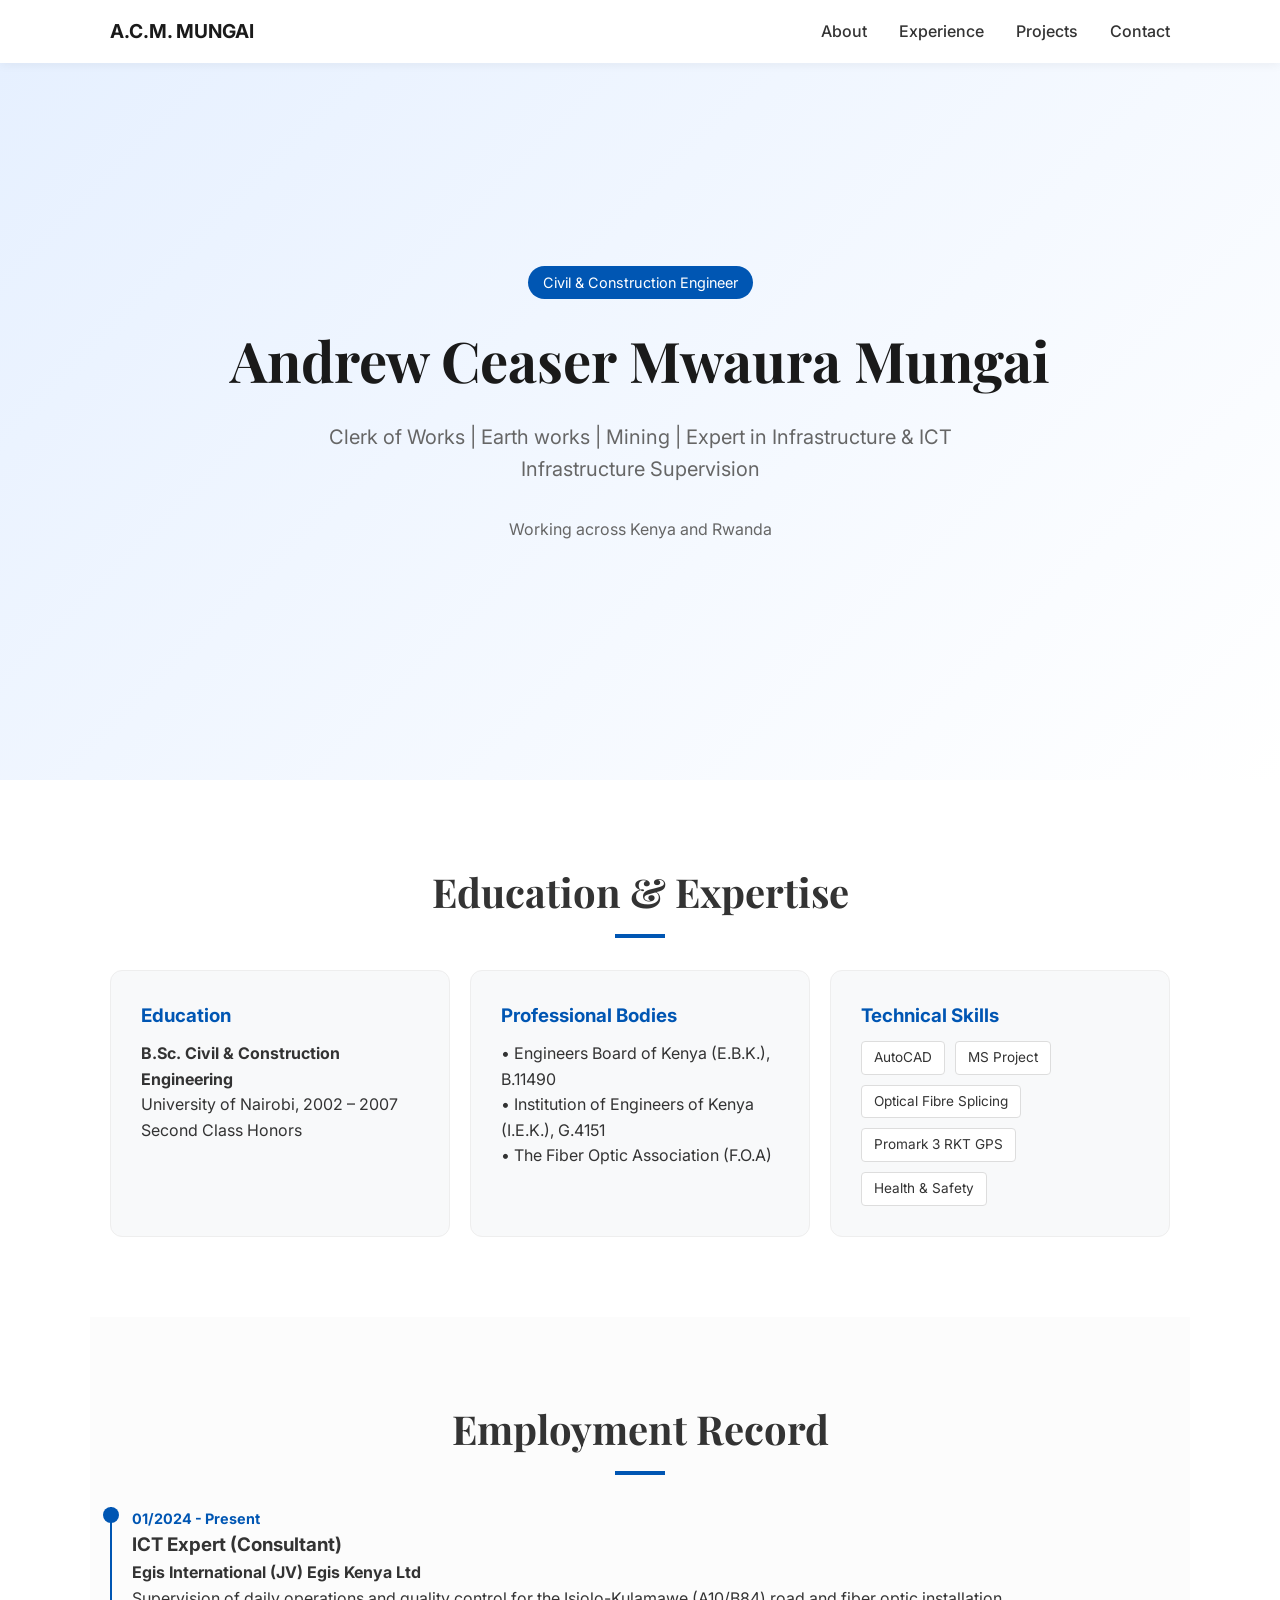
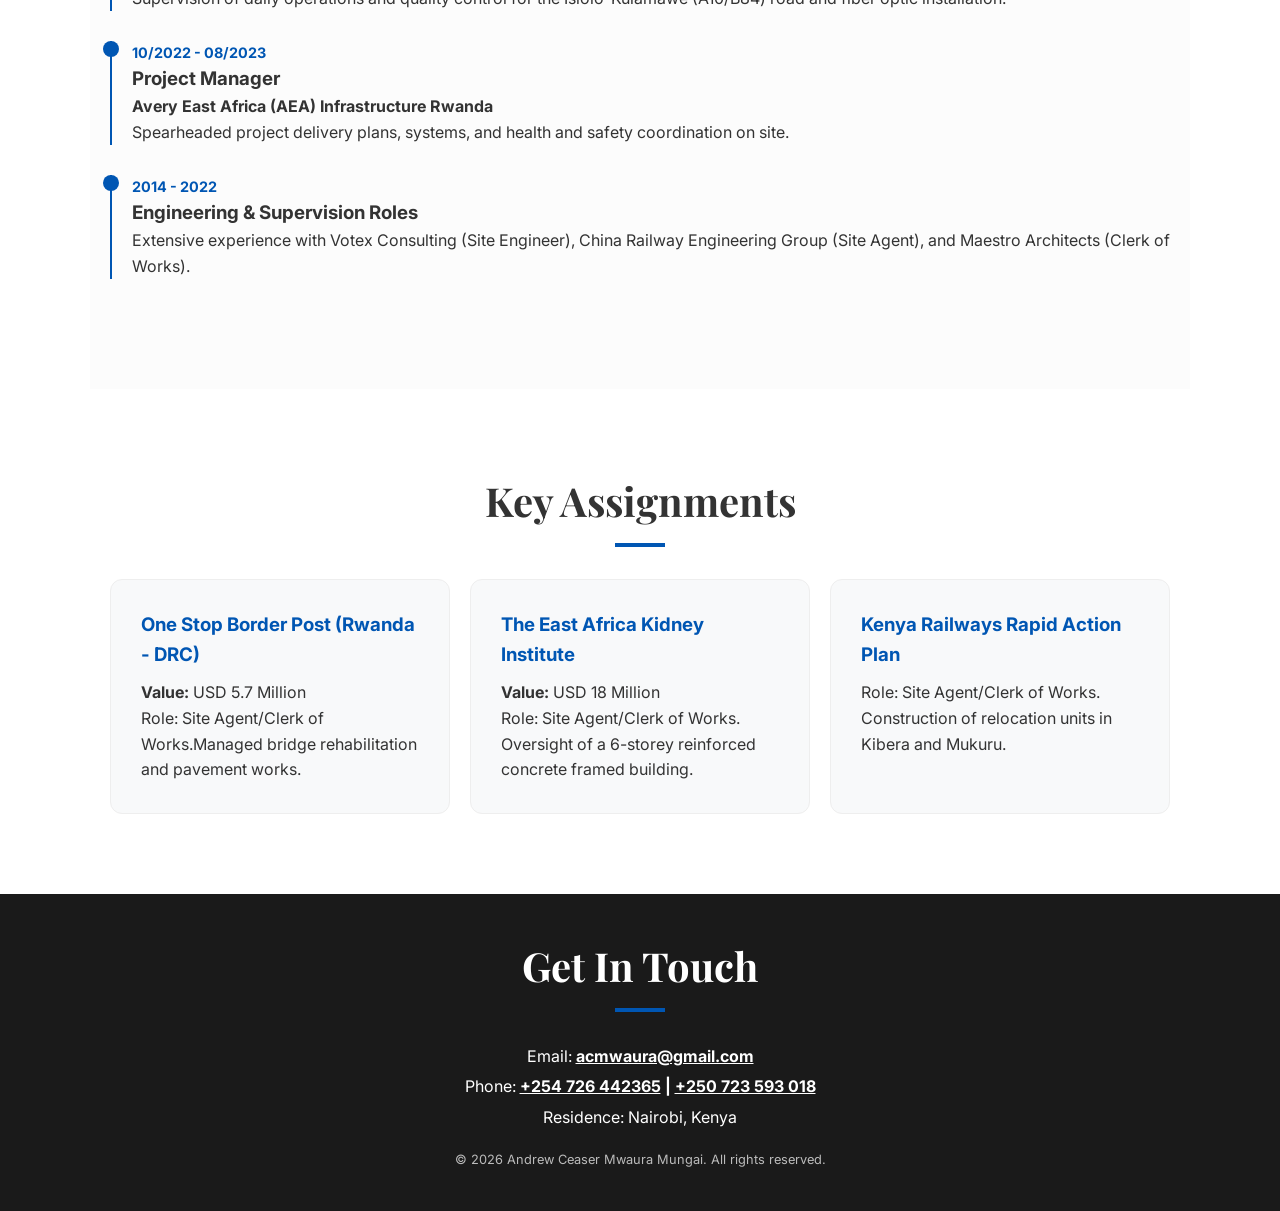
==== index.html @ 046a3ada "Fix critical bugs: rename file, fix JS crash, add mobile nav, make contact clickable - Rename 'index" ====
<!DOCTYPE html>
<html lang="en">
<head>
    <meta charset="UTF-8">
    <meta name="viewport" content="width=device-width, initial-scale=1.0">
    <title>Andrew Ceaser Mwaura Mungai | Civil & Construction Engineer</title>
    <link rel="preconnect" href="https://fonts.googleapis.com">
    <link rel="preconnect" href="https://fonts.gstatic.com" crossorigin>
    <link href="https://fonts.googleapis.com/css2?family=Inter:wght@300;400;600;700&family=Playfair+Display:wght@700&display=swap" rel="stylesheet">
    <style>
        :root {
            --primary: #1a1a1a;
            --secondary: #0056b3;
            --accent: #e6f0ff;
            --text: #333;
            --light-text: #666;
            --bg: #ffffff;
            --card-bg: #f8f9fa;
        }

        * {
            margin: 0;
            padding: 0;
            box-sizing: border-box;
        }

        body {
            font-family: 'Inter', sans-serif;
            line-height: 1.6;
            color: var(--text);
            background-color: var(--bg);
            scroll-behavior: smooth;
        }

        /* Navigation */
        nav {
            position: fixed;
            top: 0;
            width: 100%;
            background: rgba(255, 255, 255, 0.95);
            backdrop-filter: blur(10px);
            z-index: 1000;
            box-shadow: 0 2px 10px rgba(0,0,0,0.05);
            padding: 1rem 0;
        }

        .nav-container {
            max-width: 1100px;
            margin: 0 auto;
            display: flex;
            justify-content: space-between;
            align-items: center;
            padding: 0 20px;
        }

        .logo {
            font-weight: 700;
            font-size: 1.2rem;
            color: var(--primary);
            text-decoration: none;
        }

        .nav-links {
            display: flex;
            list-style: none;
        }

        .nav-links li {
            margin-left: 2rem;
        }

        .nav-links a {
            text-decoration: none;
            color: var(--text);
            font-weight: 500;
            transition: color 0.3s;
        }

        .nav-links a:hover {
            color: var(--secondary);
        }

        /* Hero Section */
        header {
            height: 80vh;
            display: flex;
            align-items: center;
            justify-content: center;
            text-align: center;
            background: linear-gradient(135deg, var(--accent) 0%, #ffffff 100%);
            padding: 0 20px;
            margin-top: 60px;
        }

        .hero-content h1 {
            font-family: 'Playfair Display', serif;
            font-size: 3.5rem;
            margin-bottom: 1rem;
            color: var(--primary);
        }

        .hero-content p {
            font-size: 1.25rem;
            color: var(--light-text);
            max-width: 700px;
            margin: 0 auto 2rem;
        }

        .badge {
            background: var(--secondary);
            color: white;
            padding: 5px 15px;
            border-radius: 20px;
            font-size: 0.9rem;
            display: inline-block;
            margin-bottom: 1rem;
        }

        /* Sections */
        section {
            padding: 80px 20px;
            max-width: 1100px;
            margin: 0 auto;
        }

        h2 {
            font-family: 'Playfair Display', serif;
            font-size: 2.5rem;
            margin-bottom: 2rem;
            text-align: center;
            position: relative;
        }

        h2::after {
            content: '';
            display: block;
            width: 50px;
            height: 4px;
            background: var(--secondary);
            margin: 10px auto;
        }

        /* Grid Layouts */
        .grid {
            display: grid;
            grid-template-columns: repeat(auto-fit, minmax(300px, 1fr));
            gap: 20px;
        }

        .card {
            background: var(--card-bg);
            padding: 30px;
            border-radius: 12px;
            transition: transform 0.3s;
            border: 1px solid #eee;
        }

        .card:hover {
            transform: translateY(-5px);
        }

        .card h3 {
            margin-bottom: 10px;
            color: var(--secondary);
        }

        /* Timeline / Experience */
        .timeline-item {
            border-left: 2px solid var(--secondary);
            padding-left: 20px;
            margin-bottom: 30px;
            position: relative;
        }

        .timeline-item::before {
            content: '';
            position: absolute;
            left: -9px;
            top: 0;
            width: 16px;
            height: 16px;
            background: var(--secondary);
            border-radius: 50%;
        }

        .date {
            font-weight: 700;
            color: var(--secondary);
            font-size: 0.9rem;
        }

        /* Skills/Certifications */
        .skills-list {
            display: flex;
            flex-wrap: wrap;
            gap: 10px;
            margin-top: 10px;
        }

        .skill-tag {
            background: white;
            border: 1px solid #ddd;
            padding: 5px 12px;
            border-radius: 4px;
            font-size: 0.85rem;
        }

        /* Footer */
        footer {
            background: var(--primary);
            color: white;
            text-align: center;
            padding: 40px 20px;
        }

        .contact-info {
            margin-bottom: 20px;
        }

        .contact-info p {
            margin: 5px 0;
        }

        .hamburger {
            display: none;
            flex-direction: column;
            cursor: pointer;
            gap: 5px;
        }

        .hamburger span {
            width: 25px;
            height: 3px;
            background: var(--primary);
            border-radius: 2px;
            transition: 0.3s;
        }

        @media (max-width: 768px) {
            .hero-content h1 { font-size: 2.5rem; }
            .hamburger { display: flex; }
            .nav-links {
                display: none;
                position: absolute;
                top: 100%;
                left: 0;
                right: 0;
                background: rgba(255, 255, 255, 0.98);
                flex-direction: column;
                padding: 1rem 0;
                box-shadow: 0 4px 10px rgba(0,0,0,0.1);
            }
            .nav-links.active { display: flex; }
            .nav-links li {
                margin: 0;
                text-align: center;
                padding: 0.75rem 0;
            }
        }
    </style>
</head>
<body>

    <nav>
        <div class="nav-container">
            <a href="#" class="logo">A.C.M. MUNGAI</a>
            <div class="hamburger" onclick="document.querySelector('.nav-links').classList.toggle('active')">
                <span></span>
                <span></span>
                <span></span>
            </div>
            <ul class="nav-links">
                <li><a href="#about">About</a></li>
                <li><a href="#experience">Experience</a></li>
                <li><a href="#projects">Projects</a></li>
                <li><a href="#contact">Contact</a></li>
            </ul>
        </div>
    </nav>

    <header>
        <div class="hero-content">
            <span class="badge">Civil & Construction Engineer</span>
            <h1>Andrew Ceaser Mwaura Mungai</h1>
            <p>Clerk of Works | Earth works | Mining | Expert in Infrastructure & ICT Infrastructure Supervision</p>
            <p style="font-size: 1rem;">Working across Kenya and Rwanda</p>
        </div>
    </header>

    <section id="about">
        <h2>Education & Expertise</h2>
        <div class="grid">
            <div class="card">
                <h3>Education</h3>
                <p><strong>B.Sc. Civil & Construction Engineering</strong><br>
                University of Nairobi, 2002 – 2007</p>
                <p>Second Class Honors</p>
            </div>
            <div class="card">
                <h3>Professional Bodies</h3>
                <ul style="list-style: none;">
                    <li>• Engineers Board of Kenya (E.B.K.), B.11490</li>
                    <li>• Institution of Engineers of Kenya (I.E.K.), G.4151</li>
                    <li>• The Fiber Optic Association (F.O.A)</li>
                </ul>
            </div>
            <div class="card">
                <h3>Technical Skills</h3>
                <div class="skills-list">
                    <span class="skill-tag">AutoCAD</span>
                    <span class="skill-tag">MS Project</span>
                    <span class="skill-tag">Optical Fibre Splicing</span>
                    <span class="skill-tag">Promark 3 RKT GPS</span>
                    <span class="skill-tag">Health & Safety</span>
                </div>
            </div>
        </div>
    </section>

    <section id="experience" style="background-color: #fcfcfc;">
        <h2>Employment Record</h2>
        
        <div class="timeline-item">
            <p class="date">01/2024 - Present</p>
            <h3>ICT Expert (Consultant)</h3>
            <p><strong>Egis International (JV) Egis Kenya Ltd</strong></p>
            <p>Supervision of daily operations and quality control for the Isiolo-Kulamawe (A10/B84) road and fiber optic installation.</p>
        </div>

        <div class="timeline-item">
            <p class="date">10/2022 - 08/2023</p>
            <h3>Project Manager</h3>
            <p><strong>Avery East Africa (AEA) Infrastructure Rwanda</strong></p>
            <p>Spearheaded project delivery plans, systems, and health and safety coordination on site.</p>
        </div>

        <div class="timeline-item">
            <p class="date">2014 - 2022</p>
            <h3>Engineering & Supervision Roles</h3>
            <p>Extensive experience with Votex Consulting (Site Engineer), China Railway Engineering Group (Site Agent), and Maestro Architects (Clerk of Works).</p>
        </div>
    </section>

    <section id="projects">
        <h2>Key Assignments</h2>
        <div class="grid">
            <div class="card">
                <h3>One Stop Border Post (Rwanda - DRC)</h3>
                <p><strong>Value:</strong> USD 5.7 Million</p>
                <p>Role: Site Agent/Clerk of Works.Managed bridge rehabilitation and pavement works.</p>
            </div>
            <div class="card">
                <h3>The East Africa Kidney Institute</h3>
                <p><strong>Value:</strong> USD 18 Million</p>
                <p>Role: Site Agent/Clerk of Works. Oversight of a 6-storey reinforced concrete framed building.</p>
            </div>
            <div class="card">
                <h3>Kenya Railways Rapid Action Plan</h3>
                <p>Role: Site Agent/Clerk of Works. Construction of relocation units in Kibera and Mukuru.</p>
            </div>
        </div>
    </section>

    <footer id="contact">
        <h2>Get In Touch</h2>
        <div class="contact-info">
            <p>Email: <strong><a href="mailto:acmwaura@gmail.com" style="color: white;">acmwaura@gmail.com</a></strong></p>
            <p>Phone: <strong><a href="tel:+254726442365" style="color: white;">+254 726 442365</a> | <a href="tel:+250723593018" style="color: white;">+250 723 593 018</a></strong></p>
            <p>Residence: Nairobi, Kenya</p>
        </div>
        <p style="font-size: 0.8rem; opacity: 0.7;">&copy; 2026 Andrew Ceaser Mwaura Mungai. All rights reserved.</p>
    </footer>

    <script>
        // Smooth scrolling for navigation links
        document.querySelectorAll('a[href^="#"]').forEach(anchor => {
            anchor.addEventListener('click', function (e) {
                const targetId = this.getAttribute('href');
                if (targetId === '#') {
                    e.preventDefault();
                    window.scrollTo({ top: 0, behavior: 'smooth' });
                    return;
                }
                const targetEl = document.querySelector(targetId);
                if (targetEl) {
                    e.preventDefault();
                    targetEl.scrollIntoView({ behavior: 'smooth' });
                }
            });
        });

        // Simple Fade-in effect on scroll
        const observerOptions = {
            threshold: 0.1
        };

        const observer = new IntersectionObserver((entries) => {
            entries.forEach(entry => {
                if (entry.isIntersecting) {
                    entry.target.style.opacity = "1";
                    entry.target.style.transform = "translateY(0)";
                }
            });
        }, observerOptions);

        document.querySelectorAll('section').forEach(section => {
            section.style.opacity = "0";
            section.style.transform = "translateY(20px)";
            section.style.transition = "all 0.6s ease-out";
            observer.observe(section);
        });
    </script>
</body>
</html>
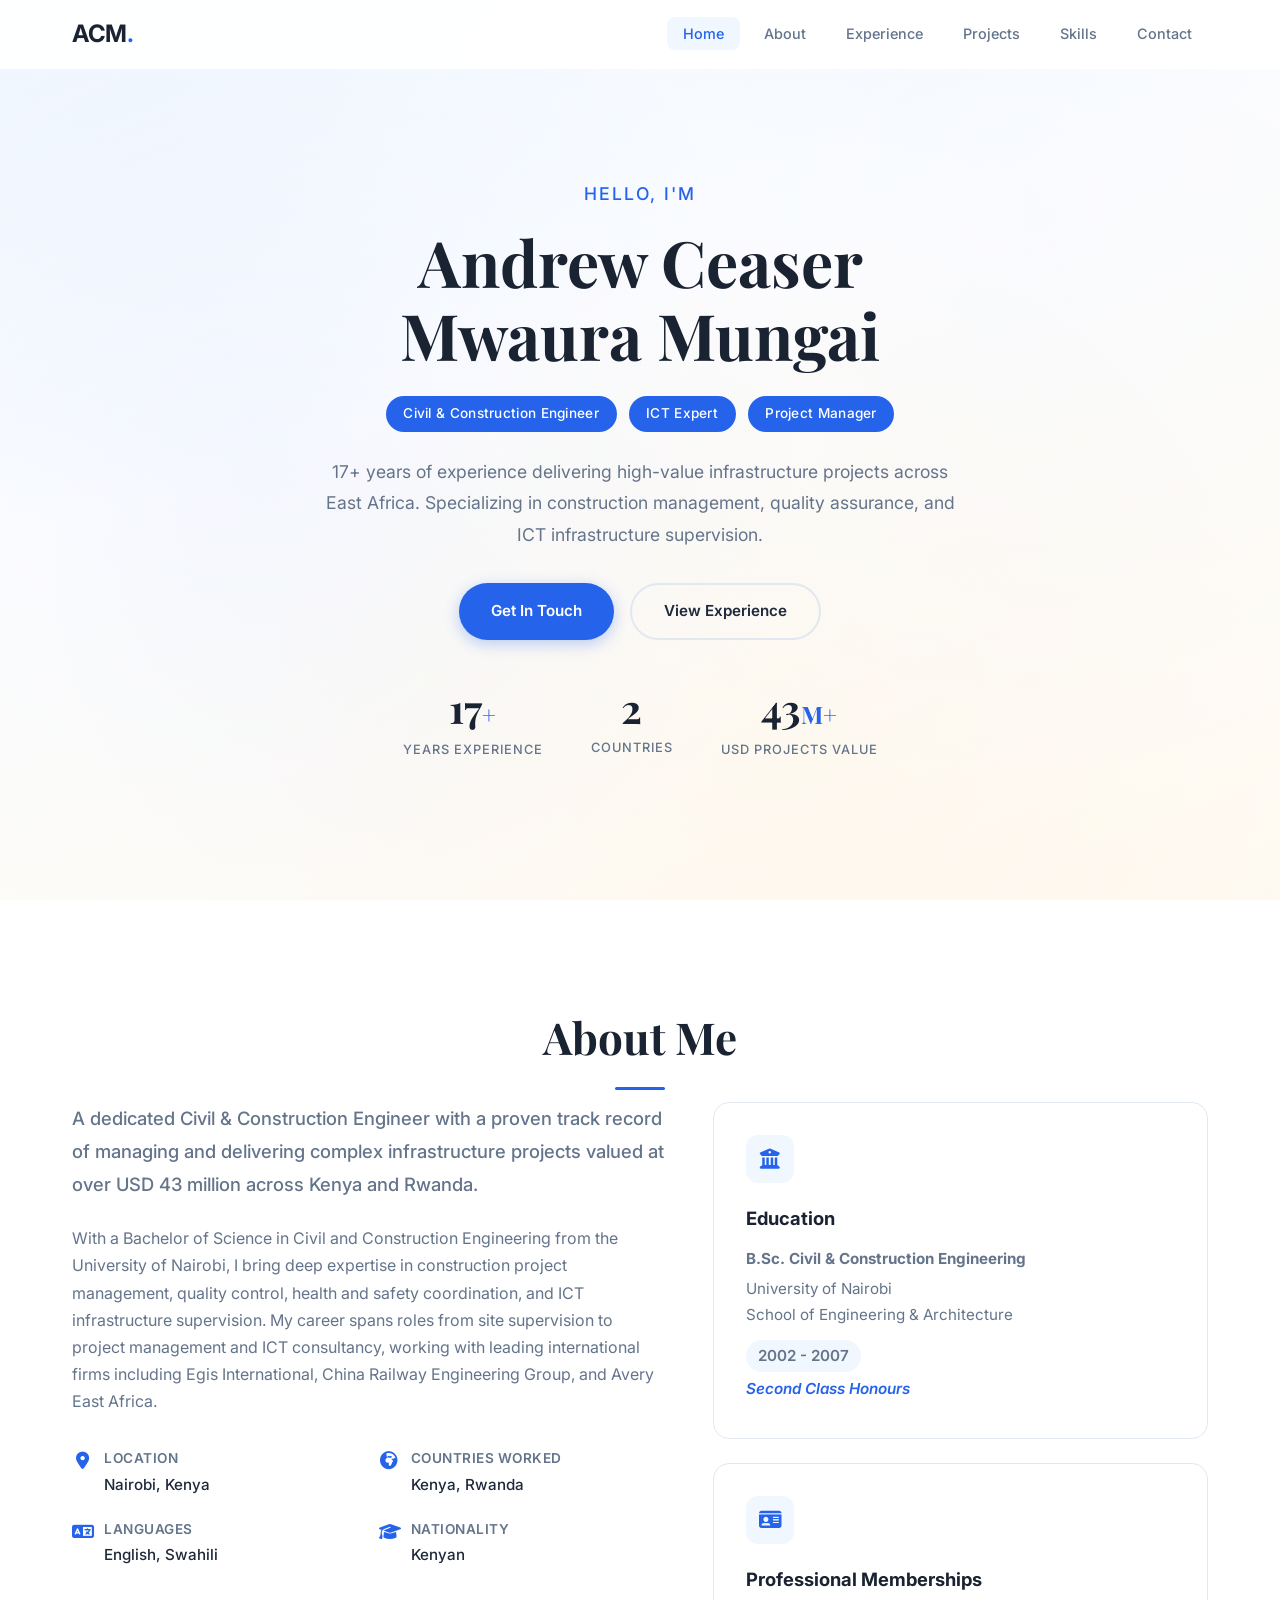
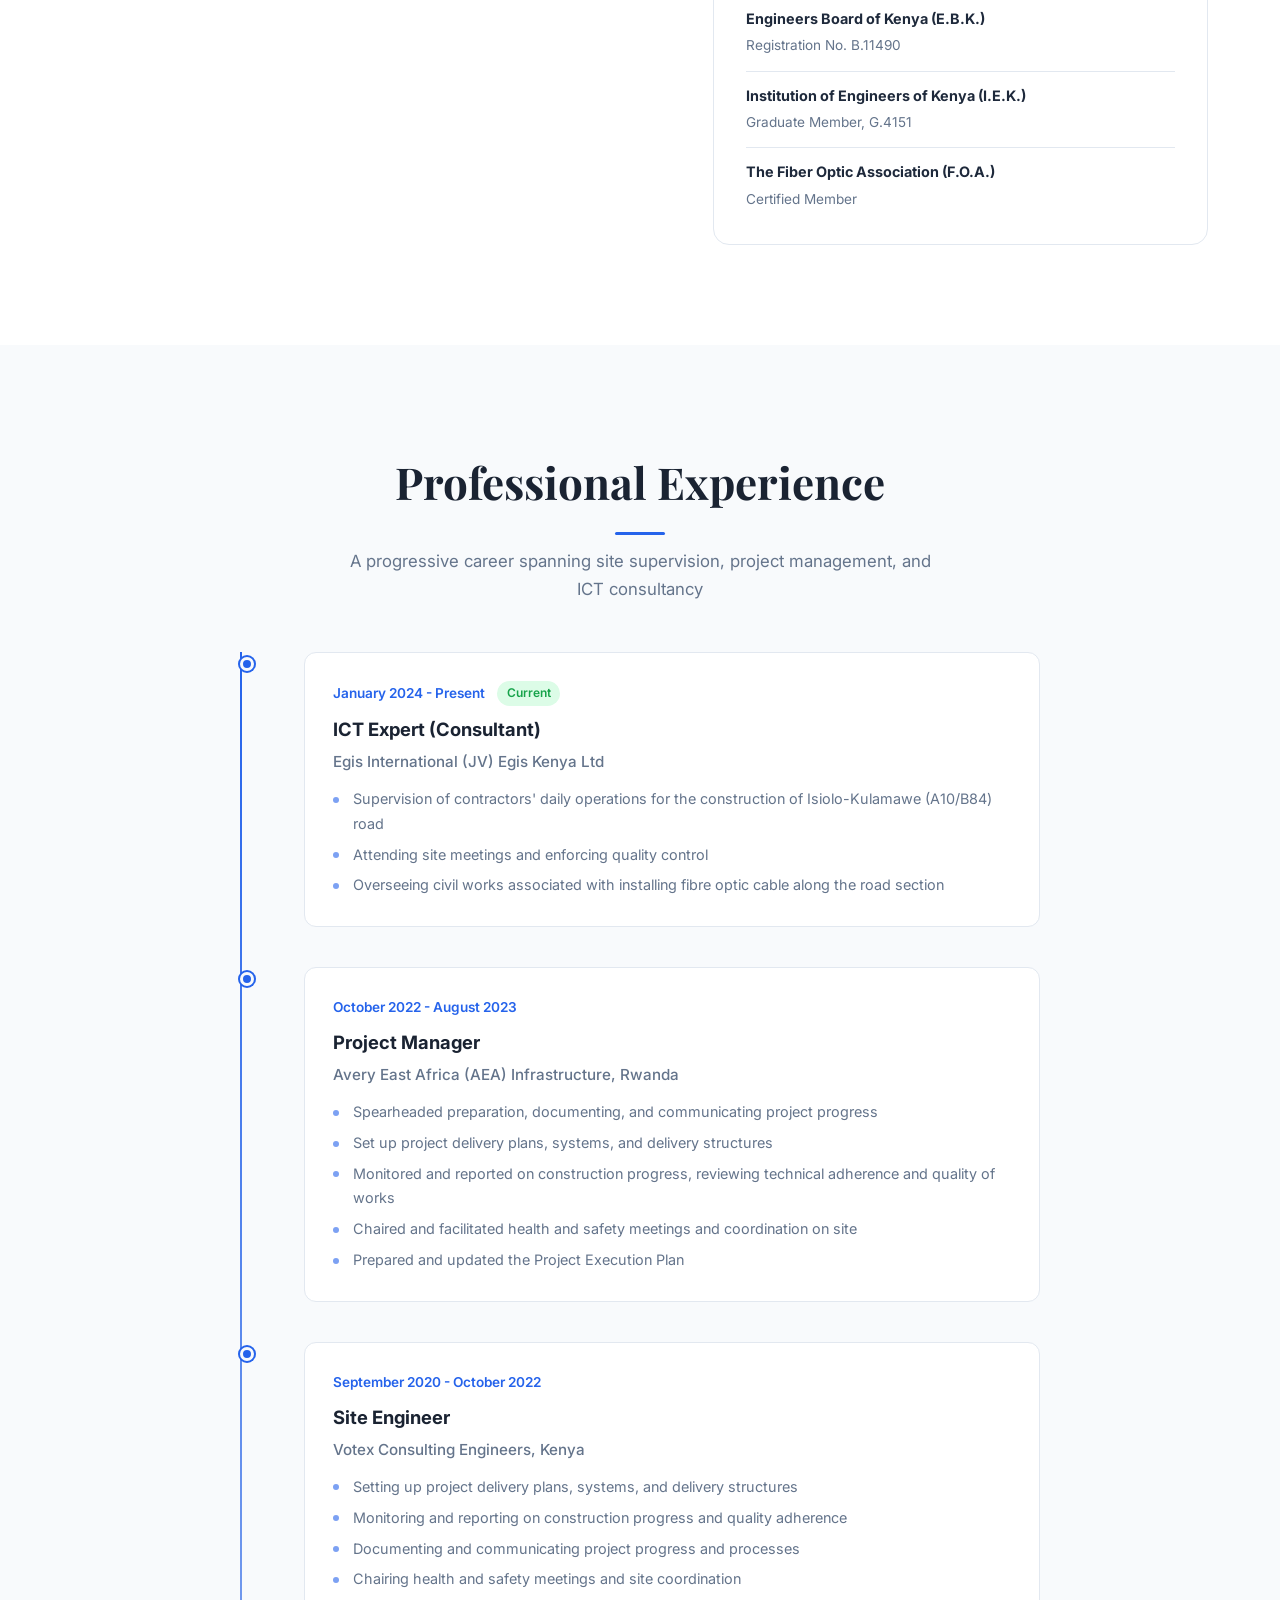
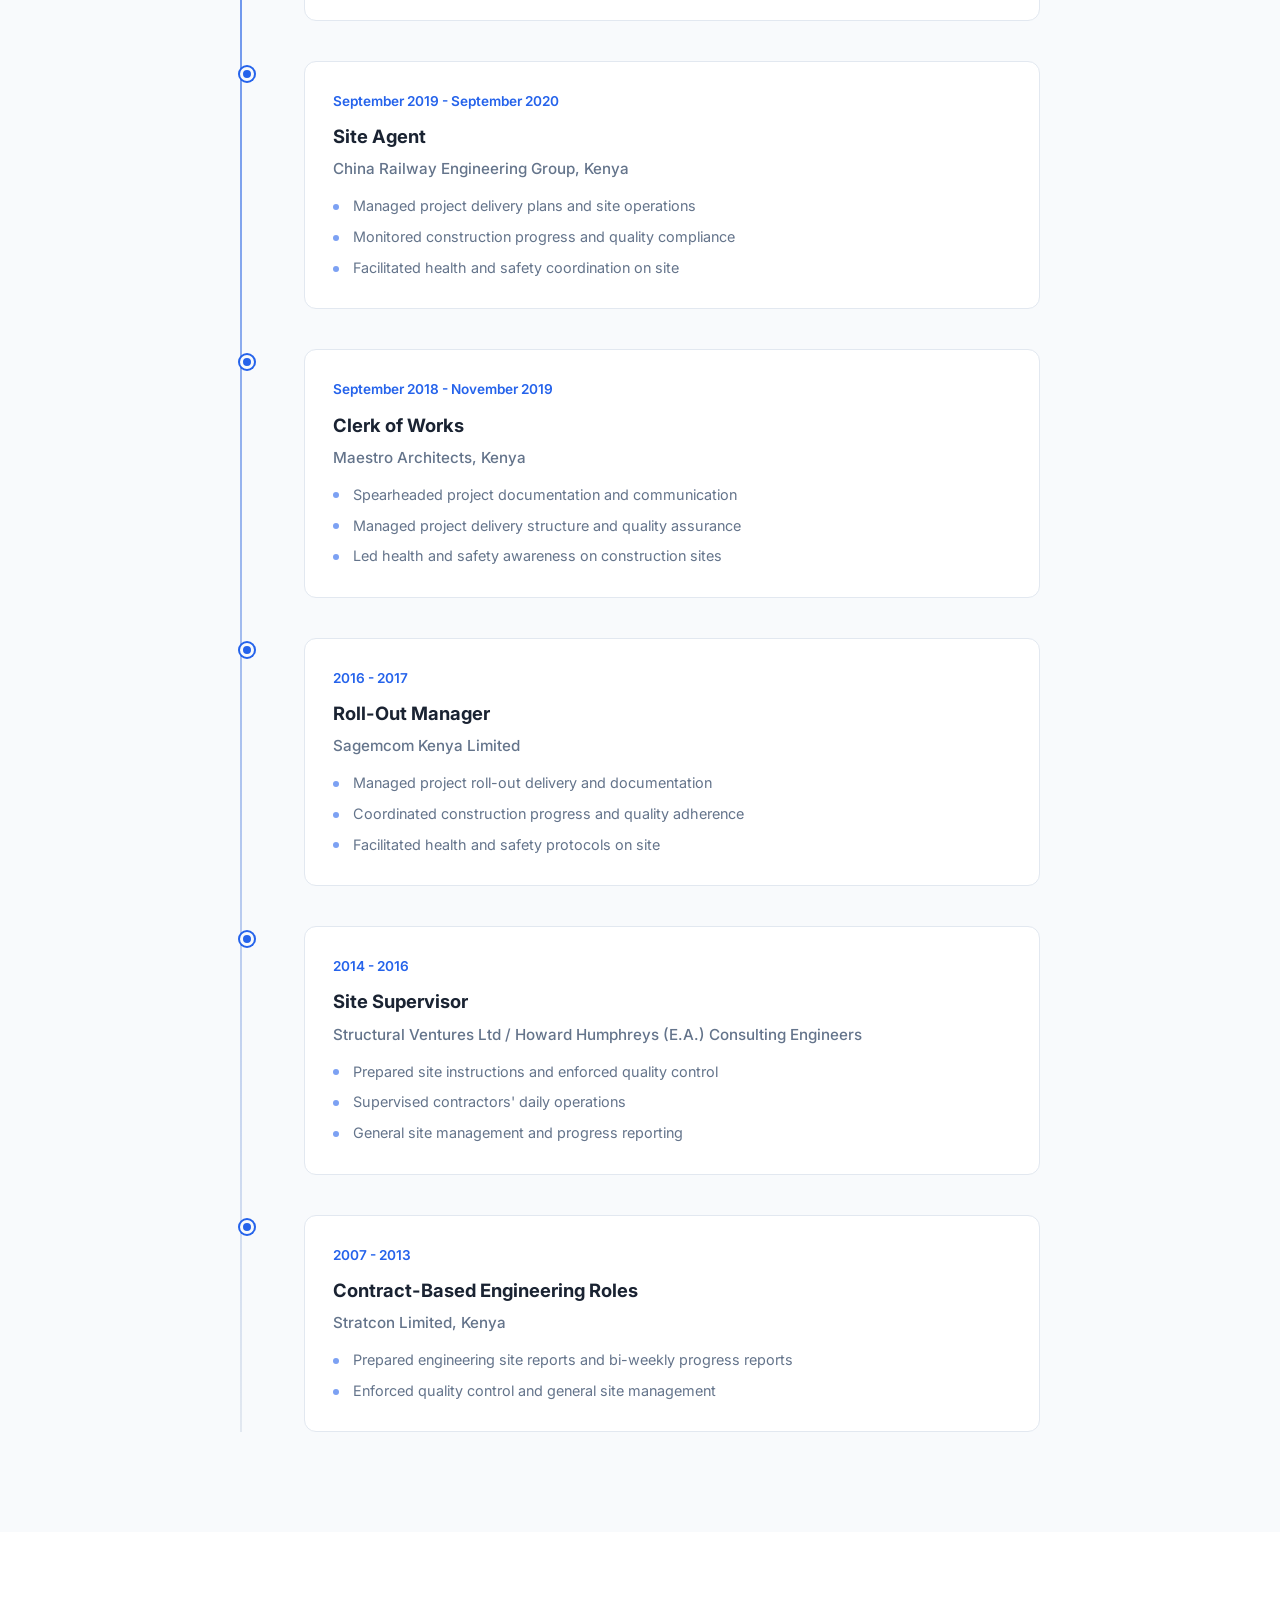
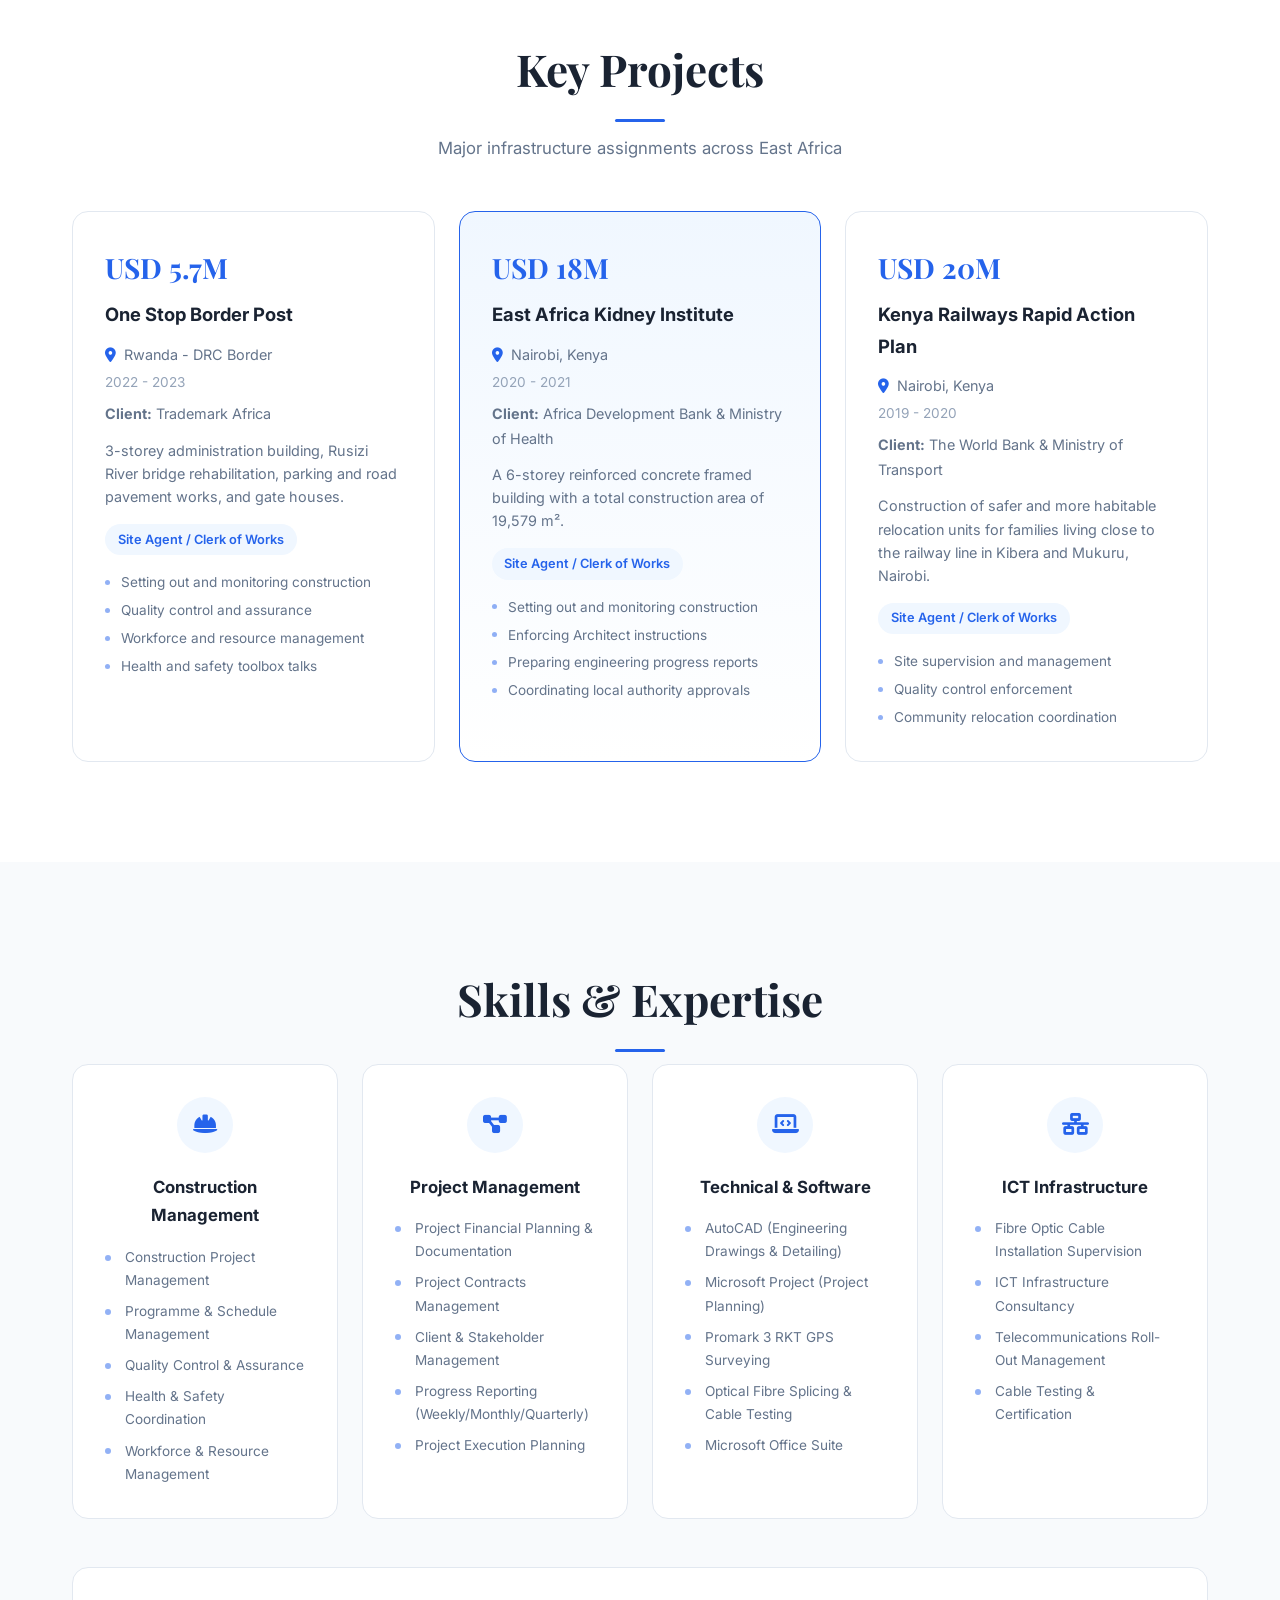
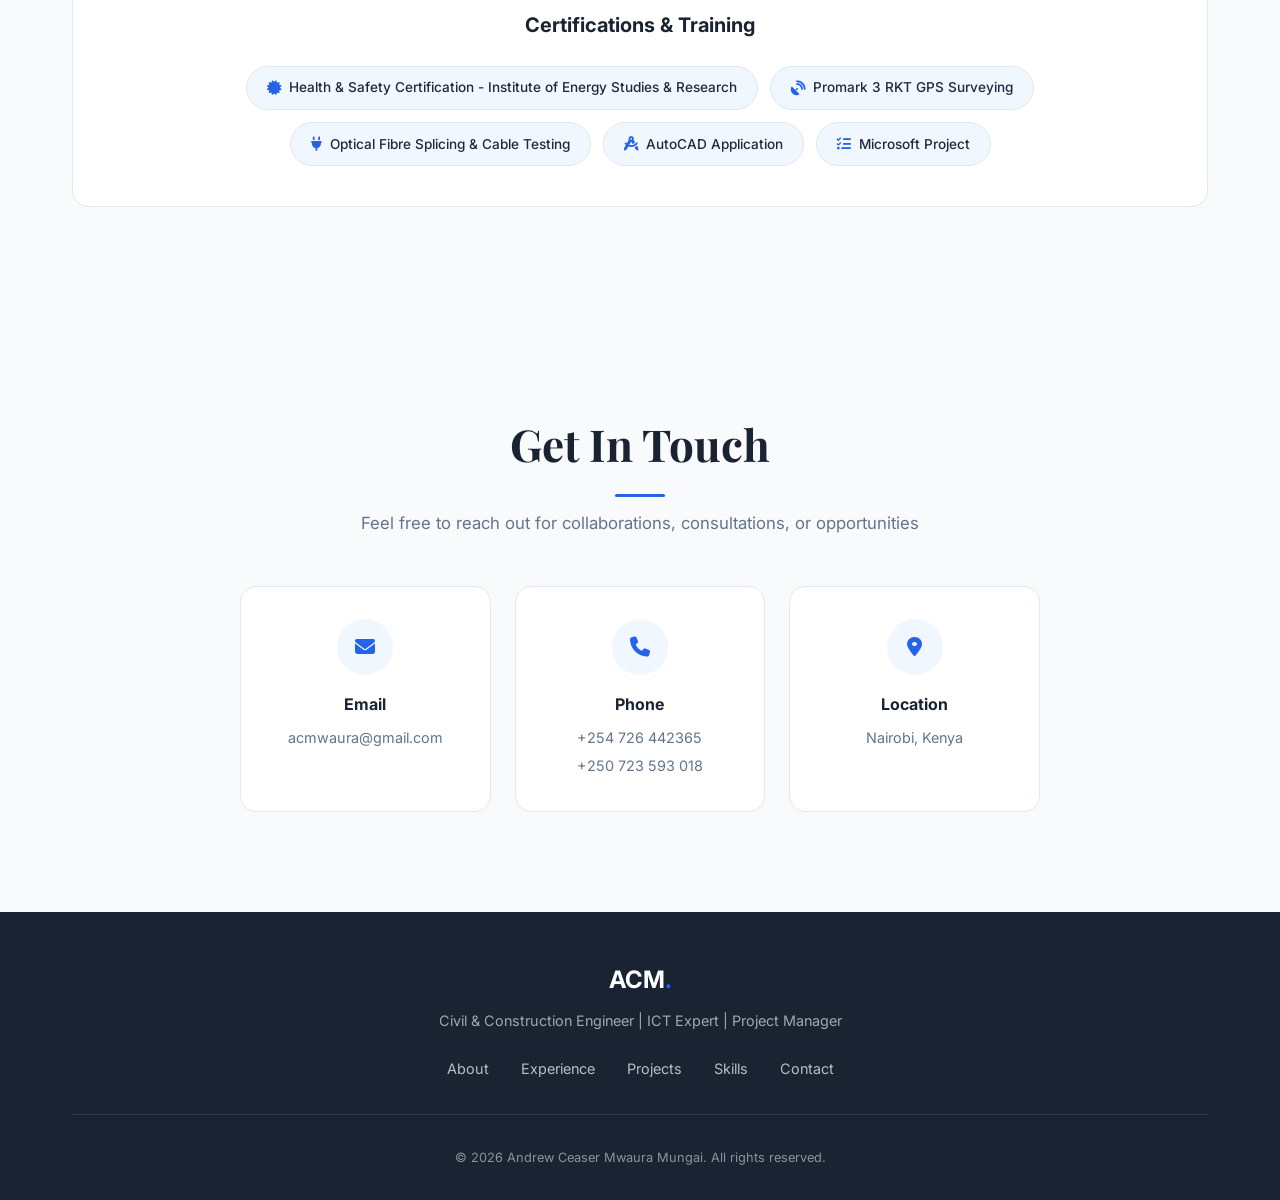
==== commit fde58097: "feat: create professional portfolio website from CV - Add modern, responsive portfolio with Hero, Ab" ====
--- a/index.html
+++ b/index.html
@@ -1,414 +1,461 @@
-<!DOCTYPE html>
-<html lang="en">
-<head>
-    <meta charset="UTF-8">
-    <meta name="viewport" content="width=device-width, initial-scale=1.0">
-    <title>Andrew Ceaser Mwaura Mungai | Civil & Construction Engineer</title>
-    <link rel="preconnect" href="https://fonts.googleapis.com">
-    <link rel="preconnect" href="https://fonts.gstatic.com" crossorigin>
-    <link href="https://fonts.googleapis.com/css2?family=Inter:wght@300;400;600;700&family=Playfair+Display:wght@700&display=swap" rel="stylesheet">
-    <style>
-        :root {
-            --primary: #1a1a1a;
-            --secondary: #0056b3;
-            --accent: #e6f0ff;
-            --text: #333;
-            --light-text: #666;
-            --bg: #ffffff;
-            --card-bg: #f8f9fa;
-        }
-
-        * {
-            margin: 0;
-            padding: 0;
-            box-sizing: border-box;
-        }
-
-        body {
-            font-family: 'Inter', sans-serif;
-            line-height: 1.6;
-            color: var(--text);
-            background-color: var(--bg);
-            scroll-behavior: smooth;
-        }
-
-        /* Navigation */
-        nav {
-            position: fixed;
-            top: 0;
-            width: 100%;
-            background: rgba(255, 255, 255, 0.95);
-            backdrop-filter: blur(10px);
-            z-index: 1000;
-            box-shadow: 0 2px 10px rgba(0,0,0,0.05);
-            padding: 1rem 0;
-        }
-
-        .nav-container {
-            max-width: 1100px;
-            margin: 0 auto;
-            display: flex;
-            justify-content: space-between;
-            align-items: center;
-            padding: 0 20px;
-        }
-
-        .logo {
-            font-weight: 700;
-            font-size: 1.2rem;
-            color: var(--primary);
-            text-decoration: none;
-        }
-
-        .nav-links {
-            display: flex;
-            list-style: none;
-        }
-
-        .nav-links li {
-            margin-left: 2rem;
-        }
-
-        .nav-links a {
-            text-decoration: none;
-            color: var(--text);
-            font-weight: 500;
-            transition: color 0.3s;
-        }
-
-        .nav-links a:hover {
-            color: var(--secondary);
-        }
-
-        /* Hero Section */
-        header {
-            height: 80vh;
-            display: flex;
-            align-items: center;
-            justify-content: center;
-            text-align: center;
-            background: linear-gradient(135deg, var(--accent) 0%, #ffffff 100%);
-            padding: 0 20px;
-            margin-top: 60px;
-        }
-
-        .hero-content h1 {
-            font-family: 'Playfair Display', serif;
-            font-size: 3.5rem;
-            margin-bottom: 1rem;
-            color: var(--primary);
-        }
-
-        .hero-content p {
-            font-size: 1.25rem;
-            color: var(--light-text);
-            max-width: 700px;
-            margin: 0 auto 2rem;
-        }
-
-        .badge {
-            background: var(--secondary);
-            color: white;
-            padding: 5px 15px;
-            border-radius: 20px;
-            font-size: 0.9rem;
-            display: inline-block;
-            margin-bottom: 1rem;
-        }
-
-        /* Sections */
-        section {
-            padding: 80px 20px;
-            max-width: 1100px;
-            margin: 0 auto;
-        }
-
-        h2 {
-            font-family: 'Playfair Display', serif;
-            font-size: 2.5rem;
-            margin-bottom: 2rem;
-            text-align: center;
-            position: relative;
-        }
-
-        h2::after {
-            content: '';
-            display: block;
-            width: 50px;
-            height: 4px;
-            background: var(--secondary);
-            margin: 10px auto;
-        }
-
-        /* Grid Layouts */
-        .grid {
-            display: grid;
-            grid-template-columns: repeat(auto-fit, minmax(300px, 1fr));
-            gap: 20px;
-        }
-
-        .card {
-            background: var(--card-bg);
-            padding: 30px;
-            border-radius: 12px;
-            transition: transform 0.3s;
-            border: 1px solid #eee;
-        }
-
-        .card:hover {
-            transform: translateY(-5px);
-        }
-
-        .card h3 {
-            margin-bottom: 10px;
-            color: var(--secondary);
-        }
-
-        /* Timeline / Experience */
-        .timeline-item {
-            border-left: 2px solid var(--secondary);
-            padding-left: 20px;
-            margin-bottom: 30px;
-            position: relative;
-        }
-
-        .timeline-item::before {
-            content: '';
-            position: absolute;
-            left: -9px;
-            top: 0;
-            width: 16px;
-            height: 16px;
-            background: var(--secondary);
-            border-radius: 50%;
-        }
-
-        .date {
-            font-weight: 700;
-            color: var(--secondary);
-            font-size: 0.9rem;
-        }
-
-        /* Skills/Certifications */
-        .skills-list {
-            display: flex;
-            flex-wrap: wrap;
-            gap: 10px;
-            margin-top: 10px;
-        }
-
-        .skill-tag {
-            background: white;
-            border: 1px solid #ddd;
-            padding: 5px 12px;
-            border-radius: 4px;
-            font-size: 0.85rem;
-        }
-
-        /* Footer */
-        footer {
-            background: var(--primary);
-            color: white;
-            text-align: center;
-            padding: 40px 20px;
-        }
-
-        .contact-info {
-            margin-bottom: 20px;
-        }
-
-        .contact-info p {
-            margin: 5px 0;
-        }
-
-        .hamburger {
-            display: none;
-            flex-direction: column;
-            cursor: pointer;
-            gap: 5px;
-        }
-
-        .hamburger span {
-            width: 25px;
-            height: 3px;
-            background: var(--primary);
-            border-radius: 2px;
-            transition: 0.3s;
-        }
-
-        @media (max-width: 768px) {
-            .hero-content h1 { font-size: 2.5rem; }
-            .hamburger { display: flex; }
-            .nav-links {
-                display: none;
-                position: absolute;
-                top: 100%;
-                left: 0;
-                right: 0;
-                background: rgba(255, 255, 255, 0.98);
-                flex-direction: column;
-                padding: 1rem 0;
-                box-shadow: 0 4px 10px rgba(0,0,0,0.1);
-            }
-            .nav-links.active { display: flex; }
-            .nav-links li {
-                margin: 0;
-                text-align: center;
-                padding: 0.75rem 0;
-            }
-        }
-    </style>
-</head>
-<body>
-
-    <nav>
-        <div class="nav-container">
-            <a href="#" class="logo">A.C.M. MUNGAI</a>
-            <div class="hamburger" onclick="document.querySelector('.nav-links').classList.toggle('active')">
-                <span></span>
-                <span></span>
-                <span></span>
-            </div>
-            <ul class="nav-links">
-                <li><a href="#about">About</a></li>
-                <li><a href="#experience">Experience</a></li>
-                <li><a href="#projects">Projects</a></li>
-                <li><a href="#contact">Contact</a></li>
-            </ul>
-        </div>
-    </nav>
-
-    <header>
-        <div class="hero-content">
-            <span class="badge">Civil & Construction Engineer</span>
-            <h1>Andrew Ceaser Mwaura Mungai</h1>
-            <p>Clerk of Works | Earth works | Mining | Expert in Infrastructure & ICT Infrastructure Supervision</p>
-            <p style="font-size: 1rem;">Working across Kenya and Rwanda</p>
-        </div>
-    </header>
-
-    <section id="about">
-        <h2>Education & Expertise</h2>
-        <div class="grid">
-            <div class="card">
-                <h3>Education</h3>
-                <p><strong>B.Sc. Civil & Construction Engineering</strong><br>
-                University of Nairobi, 2002 – 2007</p>
-                <p>Second Class Honors</p>
-            </div>
-            <div class="card">
-                <h3>Professional Bodies</h3>
-                <ul style="list-style: none;">
-                    <li>• Engineers Board of Kenya (E.B.K.), B.11490</li>
-                    <li>• Institution of Engineers of Kenya (I.E.K.), G.4151</li>
-                    <li>• The Fiber Optic Association (F.O.A)</li>
-                </ul>
-            </div>
-            <div class="card">
-                <h3>Technical Skills</h3>
-                <div class="skills-list">
-                    <span class="skill-tag">AutoCAD</span>
-                    <span class="skill-tag">MS Project</span>
-                    <span class="skill-tag">Optical Fibre Splicing</span>
-                    <span class="skill-tag">Promark 3 RKT GPS</span>
-                    <span class="skill-tag">Health & Safety</span>
-                </div>
-            </div>
-        </div>
-    </section>
-
-    <section id="experience" style="background-color: #fcfcfc;">
-        <h2>Employment Record</h2>
-        
-        <div class="timeline-item">
-            <p class="date">01/2024 - Present</p>
-            <h3>ICT Expert (Consultant)</h3>
-            <p><strong>Egis International (JV) Egis Kenya Ltd</strong></p>
-            <p>Supervision of daily operations and quality control for the Isiolo-Kulamawe (A10/B84) road and fiber optic installation.</p>
-        </div>
-
-        <div class="timeline-item">
-            <p class="date">10/2022 - 08/2023</p>
-            <h3>Project Manager</h3>
-            <p><strong>Avery East Africa (AEA) Infrastructure Rwanda</strong></p>
-            <p>Spearheaded project delivery plans, systems, and health and safety coordination on site.</p>
-        </div>
-
-        <div class="timeline-item">
-            <p class="date">2014 - 2022</p>
-            <h3>Engineering & Supervision Roles</h3>
-            <p>Extensive experience with Votex Consulting (Site Engineer), China Railway Engineering Group (Site Agent), and Maestro Architects (Clerk of Works).</p>
-        </div>
-    </section>
-
-    <section id="projects">
-        <h2>Key Assignments</h2>
-        <div class="grid">
-            <div class="card">
-                <h3>One Stop Border Post (Rwanda - DRC)</h3>
-                <p><strong>Value:</strong> USD 5.7 Million</p>
-                <p>Role: Site Agent/Clerk of Works.Managed bridge rehabilitation and pavement works.</p>
-            </div>
-            <div class="card">
-                <h3>The East Africa Kidney Institute</h3>
-                <p><strong>Value:</strong> USD 18 Million</p>
-                <p>Role: Site Agent/Clerk of Works. Oversight of a 6-storey reinforced concrete framed building.</p>
-            </div>
-            <div class="card">
-                <h3>Kenya Railways Rapid Action Plan</h3>
-                <p>Role: Site Agent/Clerk of Works. Construction of relocation units in Kibera and Mukuru.</p>
-            </div>
-        </div>
-    </section>
-
-    <footer id="contact">
-        <h2>Get In Touch</h2>
-        <div class="contact-info">
-            <p>Email: <strong><a href="mailto:acmwaura@gmail.com" style="color: white;">acmwaura@gmail.com</a></strong></p>
-            <p>Phone: <strong><a href="tel:+254726442365" style="color: white;">+254 726 442365</a> | <a href="tel:+250723593018" style="color: white;">+250 723 593 018</a></strong></p>
-            <p>Residence: Nairobi, Kenya</p>
-        </div>
-        <p style="font-size: 0.8rem; opacity: 0.7;">&copy; 2026 Andrew Ceaser Mwaura Mungai. All rights reserved.</p>
-    </footer>
-
-    <script>
-        // Smooth scrolling for navigation links
-        document.querySelectorAll('a[href^="#"]').forEach(anchor => {
-            anchor.addEventListener('click', function (e) {
-                const targetId = this.getAttribute('href');
-                if (targetId === '#') {
-                    e.preventDefault();
-                    window.scrollTo({ top: 0, behavior: 'smooth' });
-                    return;
-                }
-                const targetEl = document.querySelector(targetId);
-                if (targetEl) {
-                    e.preventDefault();
-                    targetEl.scrollIntoView({ behavior: 'smooth' });
-                }
-            });
-        });
-
-        // Simple Fade-in effect on scroll
-        const observerOptions = {
-            threshold: 0.1
-        };
-
-        const observer = new IntersectionObserver((entries) => {
-            entries.forEach(entry => {
-                if (entry.isIntersecting) {
-                    entry.target.style.opacity = "1";
-                    entry.target.style.transform = "translateY(0)";
-                }
-            });
-        }, observerOptions);
-
-        document.querySelectorAll('section').forEach(section => {
-            section.style.opacity = "0";
-            section.style.transform = "translateY(20px)";
-            section.style.transition = "all 0.6s ease-out";
-            observer.observe(section);
-        });
-    </script>
-</body>
+<!DOCTYPE html>
+<html lang="en">
+<head>
+    <meta charset="UTF-8">
+    <meta name="viewport" content="width=device-width, initial-scale=1.0">
+    <title>Andrew Ceaser Mwaura Mungai | Civil & Construction Engineer</title>
+    <meta name="description" content="Professional portfolio of Andrew Ceaser Mwaura Mungai - Civil & Construction Engineer with 17+ years of experience in infrastructure, ICT, and project management across Kenya and Rwanda.">
+    <link rel="preconnect" href="https://fonts.googleapis.com">
+    <link rel="preconnect" href="https://fonts.gstatic.com" crossorigin>
+    <link href="https://fonts.googleapis.com/css2?family=Inter:wght@300;400;500;600;700&family=Playfair+Display:wght@400;700&display=swap" rel="stylesheet">
+    <link rel="stylesheet" href="https://cdnjs.cloudflare.com/ajax/libs/font-awesome/6.5.1/css/all.min.css">
+    <link rel="stylesheet" href="styles.css">
+</head>
+<body>
+
+    <!-- Navigation -->
+    <nav id="navbar">
+        <div class="nav-container">
+            <a href="#hero" class="logo">ACM<span>.</span></a>
+            <button class="mobile-toggle" id="mobileToggle" aria-label="Toggle navigation">
+                <span></span>
+                <span></span>
+                <span></span>
+            </button>
+            <ul class="nav-links" id="navLinks">
+                <li><a href="#hero">Home</a></li>
+                <li><a href="#about">About</a></li>
+                <li><a href="#experience">Experience</a></li>
+                <li><a href="#projects">Projects</a></li>
+                <li><a href="#skills">Skills</a></li>
+                <li><a href="#contact">Contact</a></li>
+            </ul>
+        </div>
+    </nav>
+
+    <!-- Hero Section -->
+    <header id="hero">
+        <div class="hero-bg"></div>
+        <div class="hero-content">
+            <p class="hero-greeting">Hello, I'm</p>
+            <h1>Andrew Ceaser<br>Mwaura Mungai</h1>
+            <div class="hero-titles">
+                <span class="hero-badge">Civil & Construction Engineer</span>
+                <span class="hero-badge">ICT Expert</span>
+                <span class="hero-badge">Project Manager</span>
+            </div>
+            <p class="hero-description">17+ years of experience delivering high-value infrastructure projects across East Africa. Specializing in construction management, quality assurance, and ICT infrastructure supervision.</p>
+            <div class="hero-cta">
+                <a href="#contact" class="btn btn-primary">Get In Touch</a>
+                <a href="#experience" class="btn btn-outline">View Experience</a>
+            </div>
+            <div class="hero-stats">
+                <div class="stat">
+                    <span class="stat-number" data-target="17">0</span><span class="stat-plus">+</span>
+                    <span class="stat-label">Years Experience</span>
+                </div>
+                <div class="stat">
+                    <span class="stat-number" data-target="2">0</span>
+                    <span class="stat-label">Countries</span>
+                </div>
+                <div class="stat">
+                    <span class="stat-number" data-target="43">0</span><span class="stat-plus">M+</span>
+                    <span class="stat-label">USD Projects Value</span>
+                </div>
+            </div>
+        </div>
+    </header>
+
+    <!-- About Section -->
+    <section id="about">
+        <div class="section-container">
+            <h2 class="section-title">About Me</h2>
+            <div class="about-grid">
+                <div class="about-text">
+                    <p class="about-intro">A dedicated Civil & Construction Engineer with a proven track record of managing and delivering complex infrastructure projects valued at over USD 43 million across Kenya and Rwanda.</p>
+                    <p>With a Bachelor of Science in Civil and Construction Engineering from the University of Nairobi, I bring deep expertise in construction project management, quality control, health and safety coordination, and ICT infrastructure supervision. My career spans roles from site supervision to project management and ICT consultancy, working with leading international firms including Egis International, China Railway Engineering Group, and Avery East Africa.</p>
+                    <div class="about-details">
+                        <div class="detail-item">
+                            <i class="fas fa-map-marker-alt"></i>
+                            <div>
+                                <strong>Location</strong>
+                                <span>Nairobi, Kenya</span>
+                            </div>
+                        </div>
+                        <div class="detail-item">
+                            <i class="fas fa-globe-africa"></i>
+                            <div>
+                                <strong>Countries Worked</strong>
+                                <span>Kenya, Rwanda</span>
+                            </div>
+                        </div>
+                        <div class="detail-item">
+                            <i class="fas fa-language"></i>
+                            <div>
+                                <strong>Languages</strong>
+                                <span>English, Swahili</span>
+                            </div>
+                        </div>
+                        <div class="detail-item">
+                            <i class="fas fa-graduation-cap"></i>
+                            <div>
+                                <strong>Nationality</strong>
+                                <span>Kenyan</span>
+                            </div>
+                        </div>
+                    </div>
+                </div>
+                <div class="about-cards">
+                    <div class="info-card">
+                        <div class="info-card-icon"><i class="fas fa-university"></i></div>
+                        <h3>Education</h3>
+                        <p><strong>B.Sc. Civil & Construction Engineering</strong></p>
+                        <p>University of Nairobi<br>School of Engineering & Architecture</p>
+                        <p class="year-badge">2002 - 2007</p>
+                        <p class="honors">Second Class Honours</p>
+                    </div>
+                    <div class="info-card">
+                        <div class="info-card-icon"><i class="fas fa-id-card"></i></div>
+                        <h3>Professional Memberships</h3>
+                        <ul class="membership-list">
+                            <li>
+                                <strong>Engineers Board of Kenya (E.B.K.)</strong>
+                                <span>Registration No. B.11490</span>
+                            </li>
+                            <li>
+                                <strong>Institution of Engineers of Kenya (I.E.K.)</strong>
+                                <span>Graduate Member, G.4151</span>
+                            </li>
+                            <li>
+                                <strong>The Fiber Optic Association (F.O.A.)</strong>
+                                <span>Certified Member</span>
+                            </li>
+                        </ul>
+                    </div>
+                </div>
+            </div>
+        </div>
+    </section>
+
+    <!-- Experience Section -->
+    <section id="experience">
+        <div class="section-container">
+            <h2 class="section-title">Professional Experience</h2>
+            <p class="section-subtitle">A progressive career spanning site supervision, project management, and ICT consultancy</p>
+            <div class="timeline">
+                <div class="timeline-item" data-aos="fade-up">
+                    <div class="timeline-marker"></div>
+                    <div class="timeline-content">
+                        <div class="timeline-header">
+                            <span class="timeline-date">January 2024 - Present</span>
+                            <span class="timeline-current">Current</span>
+                        </div>
+                        <h3>ICT Expert (Consultant)</h3>
+                        <h4>Egis International (JV) Egis Kenya Ltd</h4>
+                        <ul>
+                            <li>Supervision of contractors' daily operations for the construction of Isiolo-Kulamawe (A10/B84) road</li>
+                            <li>Attending site meetings and enforcing quality control</li>
+                            <li>Overseeing civil works associated with installing fibre optic cable along the road section</li>
+                        </ul>
+                    </div>
+                </div>
+
+                <div class="timeline-item" data-aos="fade-up">
+                    <div class="timeline-marker"></div>
+                    <div class="timeline-content">
+                        <div class="timeline-header">
+                            <span class="timeline-date">October 2022 - August 2023</span>
+                        </div>
+                        <h3>Project Manager</h3>
+                        <h4>Avery East Africa (AEA) Infrastructure, Rwanda</h4>
+                        <ul>
+                            <li>Spearheaded preparation, documenting, and communicating project progress</li>
+                            <li>Set up project delivery plans, systems, and delivery structures</li>
+                            <li>Monitored and reported on construction progress, reviewing technical adherence and quality of works</li>
+                            <li>Chaired and facilitated health and safety meetings and coordination on site</li>
+                            <li>Prepared and updated the Project Execution Plan</li>
+                        </ul>
+                    </div>
+                </div>
+
+                <div class="timeline-item" data-aos="fade-up">
+                    <div class="timeline-marker"></div>
+                    <div class="timeline-content">
+                        <div class="timeline-header">
+                            <span class="timeline-date">September 2020 - October 2022</span>
+                        </div>
+                        <h3>Site Engineer</h3>
+                        <h4>Votex Consulting Engineers, Kenya</h4>
+                        <ul>
+                            <li>Setting up project delivery plans, systems, and delivery structures</li>
+                            <li>Monitoring and reporting on construction progress and quality adherence</li>
+                            <li>Documenting and communicating project progress and processes</li>
+                            <li>Chairing health and safety meetings and site coordination</li>
+                        </ul>
+                    </div>
+                </div>
+
+                <div class="timeline-item" data-aos="fade-up">
+                    <div class="timeline-marker"></div>
+                    <div class="timeline-content">
+                        <div class="timeline-header">
+                            <span class="timeline-date">September 2019 - September 2020</span>
+                        </div>
+                        <h3>Site Agent</h3>
+                        <h4>China Railway Engineering Group, Kenya</h4>
+                        <ul>
+                            <li>Managed project delivery plans and site operations</li>
+                            <li>Monitored construction progress and quality compliance</li>
+                            <li>Facilitated health and safety coordination on site</li>
+                        </ul>
+                    </div>
+                </div>
+
+                <div class="timeline-item" data-aos="fade-up">
+                    <div class="timeline-marker"></div>
+                    <div class="timeline-content">
+                        <div class="timeline-header">
+                            <span class="timeline-date">September 2018 - November 2019</span>
+                        </div>
+                        <h3>Clerk of Works</h3>
+                        <h4>Maestro Architects, Kenya</h4>
+                        <ul>
+                            <li>Spearheaded project documentation and communication</li>
+                            <li>Managed project delivery structure and quality assurance</li>
+                            <li>Led health and safety awareness on construction sites</li>
+                        </ul>
+                    </div>
+                </div>
+
+                <div class="timeline-item" data-aos="fade-up">
+                    <div class="timeline-marker"></div>
+                    <div class="timeline-content">
+                        <div class="timeline-header">
+                            <span class="timeline-date">2016 - 2017</span>
+                        </div>
+                        <h3>Roll-Out Manager</h3>
+                        <h4>Sagemcom Kenya Limited</h4>
+                        <ul>
+                            <li>Managed project roll-out delivery and documentation</li>
+                            <li>Coordinated construction progress and quality adherence</li>
+                            <li>Facilitated health and safety protocols on site</li>
+                        </ul>
+                    </div>
+                </div>
+
+                <div class="timeline-item" data-aos="fade-up">
+                    <div class="timeline-marker"></div>
+                    <div class="timeline-content">
+                        <div class="timeline-header">
+                            <span class="timeline-date">2014 - 2016</span>
+                        </div>
+                        <h3>Site Supervisor</h3>
+                        <h4>Structural Ventures Ltd / Howard Humphreys (E.A.) Consulting Engineers</h4>
+                        <ul>
+                            <li>Prepared site instructions and enforced quality control</li>
+                            <li>Supervised contractors' daily operations</li>
+                            <li>General site management and progress reporting</li>
+                        </ul>
+                    </div>
+                </div>
+
+                <div class="timeline-item" data-aos="fade-up">
+                    <div class="timeline-marker"></div>
+                    <div class="timeline-content">
+                        <div class="timeline-header">
+                            <span class="timeline-date">2007 - 2013</span>
+                        </div>
+                        <h3>Contract-Based Engineering Roles</h3>
+                        <h4>Stratcon Limited, Kenya</h4>
+                        <ul>
+                            <li>Prepared engineering site reports and bi-weekly progress reports</li>
+                            <li>Enforced quality control and general site management</li>
+                        </ul>
+                    </div>
+                </div>
+            </div>
+        </div>
+    </section>
+
+    <!-- Projects Section -->
+    <section id="projects">
+        <div class="section-container">
+            <h2 class="section-title">Key Projects</h2>
+            <p class="section-subtitle">Major infrastructure assignments across East Africa</p>
+            <div class="projects-grid">
+                <div class="project-card" data-aos="fade-up">
+                    <div class="project-value">USD 5.7M</div>
+                    <h3>One Stop Border Post</h3>
+                    <p class="project-location"><i class="fas fa-map-marker-alt"></i> Rwanda - DRC Border</p>
+                    <p class="project-year">2022 - 2023</p>
+                    <p class="project-client"><strong>Client:</strong> Trademark Africa</p>
+                    <p class="project-desc">3-storey administration building, Rusizi River bridge rehabilitation, parking and road pavement works, and gate houses.</p>
+                    <div class="project-role">
+                        <span>Site Agent / Clerk of Works</span>
+                    </div>
+                    <ul class="project-activities">
+                        <li>Setting out and monitoring construction</li>
+                        <li>Quality control and assurance</li>
+                        <li>Workforce and resource management</li>
+                        <li>Health and safety toolbox talks</li>
+                    </ul>
+                </div>
+
+                <div class="project-card featured" data-aos="fade-up" data-aos-delay="100">
+                    <div class="project-value">USD 18M</div>
+                    <h3>East Africa Kidney Institute</h3>
+                    <p class="project-location"><i class="fas fa-map-marker-alt"></i> Nairobi, Kenya</p>
+                    <p class="project-year">2020 - 2021</p>
+                    <p class="project-client"><strong>Client:</strong> Africa Development Bank & Ministry of Health</p>
+                    <p class="project-desc">A 6-storey reinforced concrete framed building with a total construction area of 19,579 m&sup2;.</p>
+                    <div class="project-role">
+                        <span>Site Agent / Clerk of Works</span>
+                    </div>
+                    <ul class="project-activities">
+                        <li>Setting out and monitoring construction</li>
+                        <li>Enforcing Architect instructions</li>
+                        <li>Preparing engineering progress reports</li>
+                        <li>Coordinating local authority approvals</li>
+                    </ul>
+                </div>
+
+                <div class="project-card" data-aos="fade-up" data-aos-delay="200">
+                    <div class="project-value">USD 20M</div>
+                    <h3>Kenya Railways Rapid Action Plan</h3>
+                    <p class="project-location"><i class="fas fa-map-marker-alt"></i> Nairobi, Kenya</p>
+                    <p class="project-year">2019 - 2020</p>
+                    <p class="project-client"><strong>Client:</strong> The World Bank & Ministry of Transport</p>
+                    <p class="project-desc">Construction of safer and more habitable relocation units for families living close to the railway line in Kibera and Mukuru, Nairobi.</p>
+                    <div class="project-role">
+                        <span>Site Agent / Clerk of Works</span>
+                    </div>
+                    <ul class="project-activities">
+                        <li>Site supervision and management</li>
+                        <li>Quality control enforcement</li>
+                        <li>Community relocation coordination</li>
+                    </ul>
+                </div>
+            </div>
+        </div>
+    </section>
+
+    <!-- Skills Section -->
+    <section id="skills">
+        <div class="section-container">
+            <h2 class="section-title">Skills & Expertise</h2>
+            <div class="skills-grid">
+                <div class="skill-category" data-aos="fade-up">
+                    <div class="skill-icon"><i class="fas fa-hard-hat"></i></div>
+                    <h3>Construction Management</h3>
+                    <ul>
+                        <li>Construction Project Management</li>
+                        <li>Programme & Schedule Management</li>
+                        <li>Quality Control & Assurance</li>
+                        <li>Health & Safety Coordination</li>
+                        <li>Workforce & Resource Management</li>
+                    </ul>
+                </div>
+
+                <div class="skill-category" data-aos="fade-up" data-aos-delay="100">
+                    <div class="skill-icon"><i class="fas fa-project-diagram"></i></div>
+                    <h3>Project Management</h3>
+                    <ul>
+                        <li>Project Financial Planning & Documentation</li>
+                        <li>Project Contracts Management</li>
+                        <li>Client & Stakeholder Management</li>
+                        <li>Progress Reporting (Weekly/Monthly/Quarterly)</li>
+                        <li>Project Execution Planning</li>
+                    </ul>
+                </div>
+
+                <div class="skill-category" data-aos="fade-up" data-aos-delay="200">
+                    <div class="skill-icon"><i class="fas fa-laptop-code"></i></div>
+                    <h3>Technical & Software</h3>
+                    <ul>
+                        <li>AutoCAD (Engineering Drawings & Detailing)</li>
+                        <li>Microsoft Project (Project Planning)</li>
+                        <li>Promark 3 RKT GPS Surveying</li>
+                        <li>Optical Fibre Splicing & Cable Testing</li>
+                        <li>Microsoft Office Suite</li>
+                    </ul>
+                </div>
+
+                <div class="skill-category" data-aos="fade-up" data-aos-delay="300">
+                    <div class="skill-icon"><i class="fas fa-network-wired"></i></div>
+                    <h3>ICT Infrastructure</h3>
+                    <ul>
+                        <li>Fibre Optic Cable Installation Supervision</li>
+                        <li>ICT Infrastructure Consultancy</li>
+                        <li>Telecommunications Roll-Out Management</li>
+                        <li>Cable Testing & Certification</li>
+                    </ul>
+                </div>
+            </div>
+
+            <div class="certifications" data-aos="fade-up">
+                <h3>Certifications & Training</h3>
+                <div class="cert-tags">
+                    <span class="cert-tag"><i class="fas fa-certificate"></i> Health & Safety Certification - Institute of Energy Studies & Research</span>
+                    <span class="cert-tag"><i class="fas fa-satellite-dish"></i> Promark 3 RKT GPS Surveying</span>
+                    <span class="cert-tag"><i class="fas fa-plug"></i> Optical Fibre Splicing & Cable Testing</span>
+                    <span class="cert-tag"><i class="fas fa-drafting-compass"></i> AutoCAD Application</span>
+                    <span class="cert-tag"><i class="fas fa-tasks"></i> Microsoft Project</span>
+                </div>
+            </div>
+        </div>
+    </section>
+
+    <!-- Contact Section -->
+    <section id="contact">
+        <div class="section-container">
+            <h2 class="section-title">Get In Touch</h2>
+            <p class="section-subtitle">Feel free to reach out for collaborations, consultations, or opportunities</p>
+            <div class="contact-grid">
+                <div class="contact-card" data-aos="fade-up">
+                    <div class="contact-icon"><i class="fas fa-envelope"></i></div>
+                    <h3>Email</h3>
+                    <a href="mailto:acmwaura@gmail.com">acmwaura@gmail.com</a>
+                </div>
+                <div class="contact-card" data-aos="fade-up" data-aos-delay="100">
+                    <div class="contact-icon"><i class="fas fa-phone"></i></div>
+                    <h3>Phone</h3>
+                    <a href="tel:+254726442365">+254 726 442365</a>
+                    <a href="tel:+250723593018">+250 723 593 018</a>
+                </div>
+                <div class="contact-card" data-aos="fade-up" data-aos-delay="200">
+                    <div class="contact-icon"><i class="fas fa-map-marker-alt"></i></div>
+                    <h3>Location</h3>
+                    <p>Nairobi, Kenya</p>
+                </div>
+            </div>
+        </div>
+    </section>
+
+    <!-- Footer -->
+    <footer>
+        <div class="footer-container">
+            <div class="footer-top">
+                <a href="#hero" class="footer-logo">ACM<span>.</span></a>
+                <p>Civil & Construction Engineer | ICT Expert | Project Manager</p>
+            </div>
+            <div class="footer-links">
+                <a href="#about">About</a>
+                <a href="#experience">Experience</a>
+                <a href="#projects">Projects</a>
+                <a href="#skills">Skills</a>
+                <a href="#contact">Contact</a>
+            </div>
+            <div class="footer-bottom">
+                <p>&copy; 2026 Andrew Ceaser Mwaura Mungai. All rights reserved.</p>
+            </div>
+        </div>
+    </footer>
+
+    <!-- Back to Top Button -->
+    <button id="backToTop" class="back-to-top" aria-label="Back to top">
+        <i class="fas fa-chevron-up"></i>
+    </button>
+
+    <script src="script.js"></script>
+</body>
 </html>
--- a/styles.css
+++ b/styles.css
@@ -0,0 +1,1181 @@
+/* ===== CSS Variables ===== */
+:root {
+    --primary: #1a2332;
+    --secondary: #2563eb;
+    --secondary-dark: #1d4ed8;
+    --accent: #f0f7ff;
+    --accent-warm: #fef3c7;
+    --text: #1e293b;
+    --text-light: #64748b;
+    --text-lighter: #94a3b8;
+    --bg: #ffffff;
+    --bg-alt: #f8fafc;
+    --card-bg: #ffffff;
+    --border: #e2e8f0;
+    --shadow-sm: 0 1px 3px rgba(0, 0, 0, 0.08);
+    --shadow-md: 0 4px 20px rgba(0, 0, 0, 0.08);
+    --shadow-lg: 0 10px 40px rgba(0, 0, 0, 0.1);
+    --radius-sm: 8px;
+    --radius-md: 12px;
+    --radius-lg: 16px;
+    --transition: all 0.3s cubic-bezier(0.4, 0, 0.2, 1);
+}
+
+/* ===== Reset & Base ===== */
+*,
+*::before,
+*::after {
+    margin: 0;
+    padding: 0;
+    box-sizing: border-box;
+}
+
+html {
+    scroll-behavior: smooth;
+    scroll-padding-top: 80px;
+}
+
+body {
+    font-family: 'Inter', -apple-system, BlinkMacSystemFont, 'Segoe UI', Roboto, sans-serif;
+    line-height: 1.7;
+    color: var(--text);
+    background-color: var(--bg);
+    -webkit-font-smoothing: antialiased;
+}
+
+a {
+    text-decoration: none;
+    color: inherit;
+}
+
+ul {
+    list-style: none;
+}
+
+img {
+    max-width: 100%;
+    display: block;
+}
+
+/* ===== Navigation ===== */
+nav {
+    position: fixed;
+    top: 0;
+    width: 100%;
+    background: rgba(255, 255, 255, 0.92);
+    backdrop-filter: blur(20px);
+    -webkit-backdrop-filter: blur(20px);
+    z-index: 1000;
+    padding: 0.85rem 0;
+    transition: var(--transition);
+    border-bottom: 1px solid transparent;
+}
+
+nav.scrolled {
+    border-bottom-color: var(--border);
+    box-shadow: var(--shadow-sm);
+}
+
+.nav-container {
+    max-width: 1200px;
+    margin: 0 auto;
+    display: flex;
+    justify-content: space-between;
+    align-items: center;
+    padding: 0 2rem;
+}
+
+.logo {
+    font-weight: 700;
+    font-size: 1.5rem;
+    color: var(--primary);
+    letter-spacing: -0.5px;
+}
+
+.logo span {
+    color: var(--secondary);
+}
+
+.nav-links {
+    display: flex;
+    gap: 0.5rem;
+}
+
+.nav-links a {
+    padding: 0.5rem 1rem;
+    font-size: 0.9rem;
+    font-weight: 500;
+    color: var(--text-light);
+    border-radius: var(--radius-sm);
+    transition: var(--transition);
+}
+
+.nav-links a:hover,
+.nav-links a.active {
+    color: var(--secondary);
+    background: var(--accent);
+}
+
+/* Mobile Toggle */
+.mobile-toggle {
+    display: none;
+    flex-direction: column;
+    gap: 5px;
+    background: none;
+    border: none;
+    cursor: pointer;
+    padding: 5px;
+    z-index: 1001;
+}
+
+.mobile-toggle span {
+    display: block;
+    width: 24px;
+    height: 2px;
+    background: var(--primary);
+    border-radius: 2px;
+    transition: var(--transition);
+}
+
+.mobile-toggle.active span:nth-child(1) {
+    transform: rotate(45deg) translate(5px, 5px);
+}
+
+.mobile-toggle.active span:nth-child(2) {
+    opacity: 0;
+}
+
+.mobile-toggle.active span:nth-child(3) {
+    transform: rotate(-45deg) translate(5px, -5px);
+}
+
+/* ===== Hero Section ===== */
+#hero {
+    min-height: 100vh;
+    display: flex;
+    align-items: center;
+    justify-content: center;
+    text-align: center;
+    padding: 120px 2rem 80px;
+    position: relative;
+    overflow: hidden;
+    background: linear-gradient(160deg, #f0f7ff 0%, #ffffff 40%, #fef9f0 100%);
+}
+
+.hero-bg {
+    position: absolute;
+    top: 0;
+    left: 0;
+    width: 100%;
+    height: 100%;
+    background:
+        radial-gradient(circle at 20% 50%, rgba(37, 99, 235, 0.05) 0%, transparent 50%),
+        radial-gradient(circle at 80% 20%, rgba(37, 99, 235, 0.03) 0%, transparent 50%),
+        radial-gradient(circle at 60% 80%, rgba(245, 158, 11, 0.03) 0%, transparent 50%);
+    pointer-events: none;
+}
+
+.hero-content {
+    max-width: 800px;
+    position: relative;
+    z-index: 1;
+}
+
+.hero-greeting {
+    font-size: 1.1rem;
+    color: var(--secondary);
+    font-weight: 500;
+    letter-spacing: 2px;
+    text-transform: uppercase;
+    margin-bottom: 1rem;
+    opacity: 0;
+    animation: fadeInUp 0.8s ease forwards;
+}
+
+.hero-content h1 {
+    font-family: 'Playfair Display', serif;
+    font-size: clamp(2.5rem, 5.5vw, 4rem);
+    font-weight: 700;
+    color: var(--primary);
+    line-height: 1.15;
+    margin-bottom: 1.5rem;
+    opacity: 0;
+    animation: fadeInUp 0.8s ease forwards 0.15s;
+}
+
+.hero-titles {
+    display: flex;
+    flex-wrap: wrap;
+    justify-content: center;
+    gap: 0.75rem;
+    margin-bottom: 1.5rem;
+    opacity: 0;
+    animation: fadeInUp 0.8s ease forwards 0.3s;
+}
+
+.hero-badge {
+    background: var(--secondary);
+    color: white;
+    padding: 0.4rem 1.1rem;
+    border-radius: 50px;
+    font-size: 0.85rem;
+    font-weight: 500;
+    letter-spacing: 0.3px;
+}
+
+.hero-description {
+    font-size: 1.1rem;
+    color: var(--text-light);
+    max-width: 650px;
+    margin: 0 auto 2rem;
+    line-height: 1.8;
+    opacity: 0;
+    animation: fadeInUp 0.8s ease forwards 0.45s;
+}
+
+.hero-cta {
+    display: flex;
+    justify-content: center;
+    gap: 1rem;
+    margin-bottom: 3rem;
+    opacity: 0;
+    animation: fadeInUp 0.8s ease forwards 0.6s;
+}
+
+/* Buttons */
+.btn {
+    display: inline-flex;
+    align-items: center;
+    gap: 0.5rem;
+    padding: 0.85rem 2rem;
+    border-radius: 50px;
+    font-size: 0.95rem;
+    font-weight: 600;
+    transition: var(--transition);
+    cursor: pointer;
+    border: none;
+}
+
+.btn-primary {
+    background: var(--secondary);
+    color: white;
+    box-shadow: 0 4px 15px rgba(37, 99, 235, 0.3);
+}
+
+.btn-primary:hover {
+    background: var(--secondary-dark);
+    box-shadow: 0 6px 20px rgba(37, 99, 235, 0.4);
+    transform: translateY(-2px);
+}
+
+.btn-outline {
+    background: transparent;
+    color: var(--text);
+    border: 2px solid var(--border);
+}
+
+.btn-outline:hover {
+    border-color: var(--secondary);
+    color: var(--secondary);
+    transform: translateY(-2px);
+}
+
+/* Hero Stats */
+.hero-stats {
+    display: flex;
+    justify-content: center;
+    gap: 3rem;
+    opacity: 0;
+    animation: fadeInUp 0.8s ease forwards 0.75s;
+}
+
+.stat {
+    text-align: center;
+}
+
+.stat-number {
+    font-family: 'Playfair Display', serif;
+    font-size: 2.5rem;
+    font-weight: 700;
+    color: var(--primary);
+    line-height: 1;
+}
+
+.stat-plus {
+    font-family: 'Playfair Display', serif;
+    font-size: 1.5rem;
+    font-weight: 700;
+    color: var(--secondary);
+}
+
+.stat-label {
+    display: block;
+    font-size: 0.8rem;
+    color: var(--text-light);
+    font-weight: 500;
+    margin-top: 0.3rem;
+    text-transform: uppercase;
+    letter-spacing: 1px;
+}
+
+/* ===== Sections ===== */
+section {
+    padding: 100px 0;
+}
+
+section:nth-child(even) {
+    background: var(--bg-alt);
+}
+
+.section-container {
+    max-width: 1200px;
+    margin: 0 auto;
+    padding: 0 2rem;
+}
+
+.section-title {
+    font-family: 'Playfair Display', serif;
+    font-size: clamp(2rem, 4vw, 2.75rem);
+    text-align: center;
+    color: var(--primary);
+    margin-bottom: 0.75rem;
+    position: relative;
+}
+
+.section-title::after {
+    content: '';
+    display: block;
+    width: 50px;
+    height: 3px;
+    background: var(--secondary);
+    margin: 0.75rem auto 0;
+    border-radius: 2px;
+}
+
+.section-subtitle {
+    text-align: center;
+    color: var(--text-light);
+    font-size: 1.05rem;
+    max-width: 600px;
+    margin: 0.5rem auto 3rem;
+}
+
+/* ===== About Section ===== */
+.about-grid {
+    display: grid;
+    grid-template-columns: 1.2fr 1fr;
+    gap: 3rem;
+    align-items: start;
+}
+
+.about-intro {
+    font-size: 1.15rem;
+    color: var(--text);
+    font-weight: 500;
+    margin-bottom: 1rem;
+    line-height: 1.8;
+}
+
+.about-text p {
+    color: var(--text-light);
+    margin-bottom: 1.5rem;
+}
+
+.about-details {
+    display: grid;
+    grid-template-columns: 1fr 1fr;
+    gap: 1.25rem;
+    margin-top: 2rem;
+}
+
+.detail-item {
+    display: flex;
+    align-items: flex-start;
+    gap: 0.75rem;
+}
+
+.detail-item i {
+    color: var(--secondary);
+    font-size: 1.1rem;
+    margin-top: 0.3rem;
+    width: 20px;
+    text-align: center;
+}
+
+.detail-item strong {
+    display: block;
+    font-size: 0.85rem;
+    color: var(--text-light);
+    text-transform: uppercase;
+    letter-spacing: 0.5px;
+    font-weight: 600;
+}
+
+.detail-item span {
+    font-size: 0.95rem;
+    color: var(--text);
+    font-weight: 500;
+}
+
+/* Info Cards */
+.about-cards {
+    display: flex;
+    flex-direction: column;
+    gap: 1.5rem;
+}
+
+.info-card {
+    background: var(--card-bg);
+    border: 1px solid var(--border);
+    border-radius: var(--radius-lg);
+    padding: 2rem;
+    transition: var(--transition);
+}
+
+.info-card:hover {
+    box-shadow: var(--shadow-md);
+    transform: translateY(-3px);
+}
+
+.info-card-icon {
+    width: 48px;
+    height: 48px;
+    background: var(--accent);
+    border-radius: var(--radius-md);
+    display: flex;
+    align-items: center;
+    justify-content: center;
+    margin-bottom: 1.25rem;
+}
+
+.info-card-icon i {
+    font-size: 1.25rem;
+    color: var(--secondary);
+}
+
+.info-card h3 {
+    font-size: 1.15rem;
+    color: var(--primary);
+    margin-bottom: 0.75rem;
+}
+
+.info-card p {
+    color: var(--text-light);
+    font-size: 0.95rem;
+    margin-bottom: 0.25rem;
+}
+
+.year-badge {
+    display: inline-block;
+    background: var(--accent);
+    color: var(--secondary);
+    padding: 0.2rem 0.75rem;
+    border-radius: 50px;
+    font-size: 0.8rem;
+    font-weight: 600;
+    margin-top: 0.5rem;
+}
+
+.honors {
+    color: var(--secondary) !important;
+    font-weight: 600 !important;
+    font-style: italic;
+}
+
+.membership-list {
+    display: flex;
+    flex-direction: column;
+    gap: 0.75rem;
+}
+
+.membership-list li {
+    padding-bottom: 0.75rem;
+    border-bottom: 1px solid var(--border);
+}
+
+.membership-list li:last-child {
+    border-bottom: none;
+    padding-bottom: 0;
+}
+
+.membership-list li strong {
+    display: block;
+    font-size: 0.9rem;
+    color: var(--text);
+}
+
+.membership-list li span {
+    font-size: 0.85rem;
+    color: var(--text-light);
+}
+
+/* ===== Timeline / Experience ===== */
+#experience {
+    background: var(--bg-alt);
+}
+
+.timeline {
+    position: relative;
+    max-width: 800px;
+    margin: 0 auto;
+    padding-left: 2rem;
+}
+
+.timeline::before {
+    content: '';
+    position: absolute;
+    left: 0;
+    top: 0;
+    bottom: 0;
+    width: 2px;
+    background: linear-gradient(to bottom, var(--secondary), var(--border));
+}
+
+.timeline-item {
+    position: relative;
+    margin-bottom: 2.5rem;
+    padding-left: 2rem;
+}
+
+.timeline-item:last-child {
+    margin-bottom: 0;
+}
+
+.timeline-marker {
+    position: absolute;
+    left: -2rem;
+    top: 0.35rem;
+    width: 14px;
+    height: 14px;
+    background: var(--secondary);
+    border-radius: 50%;
+    border: 3px solid var(--bg-alt);
+    box-shadow: 0 0 0 2px var(--secondary);
+    z-index: 1;
+}
+
+.timeline-content {
+    background: var(--card-bg);
+    border: 1px solid var(--border);
+    border-radius: var(--radius-md);
+    padding: 1.75rem;
+    transition: var(--transition);
+}
+
+.timeline-content:hover {
+    box-shadow: var(--shadow-md);
+    transform: translateX(5px);
+}
+
+.timeline-header {
+    display: flex;
+    align-items: center;
+    gap: 0.75rem;
+    margin-bottom: 0.5rem;
+    flex-wrap: wrap;
+}
+
+.timeline-date {
+    font-size: 0.85rem;
+    font-weight: 600;
+    color: var(--secondary);
+}
+
+.timeline-current {
+    background: #dcfce7;
+    color: #16a34a;
+    padding: 0.15rem 0.6rem;
+    border-radius: 50px;
+    font-size: 0.75rem;
+    font-weight: 600;
+}
+
+.timeline-content h3 {
+    font-size: 1.15rem;
+    color: var(--primary);
+    margin-bottom: 0.25rem;
+}
+
+.timeline-content h4 {
+    font-size: 0.95rem;
+    color: var(--text-light);
+    font-weight: 500;
+    margin-bottom: 0.75rem;
+}
+
+.timeline-content ul {
+    list-style: none;
+    display: flex;
+    flex-direction: column;
+    gap: 0.4rem;
+}
+
+.timeline-content ul li {
+    font-size: 0.9rem;
+    color: var(--text-light);
+    padding-left: 1.25rem;
+    position: relative;
+}
+
+.timeline-content ul li::before {
+    content: '';
+    position: absolute;
+    left: 0;
+    top: 0.6rem;
+    width: 6px;
+    height: 6px;
+    background: var(--secondary);
+    border-radius: 50%;
+    opacity: 0.6;
+}
+
+/* ===== Projects Section ===== */
+.projects-grid {
+    display: grid;
+    grid-template-columns: repeat(3, 1fr);
+    gap: 1.5rem;
+}
+
+.project-card {
+    background: var(--card-bg);
+    border: 1px solid var(--border);
+    border-radius: var(--radius-lg);
+    padding: 2rem;
+    transition: var(--transition);
+    position: relative;
+    overflow: hidden;
+}
+
+.project-card::before {
+    content: '';
+    position: absolute;
+    top: 0;
+    left: 0;
+    right: 0;
+    height: 4px;
+    background: var(--secondary);
+    transform: scaleX(0);
+    transition: transform 0.3s ease;
+}
+
+.project-card:hover::before {
+    transform: scaleX(1);
+}
+
+.project-card:hover {
+    box-shadow: var(--shadow-lg);
+    transform: translateY(-5px);
+}
+
+.project-card.featured {
+    border-color: var(--secondary);
+    background: linear-gradient(to bottom, var(--accent), var(--card-bg));
+}
+
+.project-value {
+    font-family: 'Playfair Display', serif;
+    font-size: 1.75rem;
+    font-weight: 700;
+    color: var(--secondary);
+    margin-bottom: 0.5rem;
+}
+
+.project-card h3 {
+    font-size: 1.15rem;
+    color: var(--primary);
+    margin-bottom: 0.75rem;
+}
+
+.project-location {
+    font-size: 0.9rem;
+    color: var(--text-light);
+    margin-bottom: 0.25rem;
+}
+
+.project-location i {
+    color: var(--secondary);
+    margin-right: 0.25rem;
+}
+
+.project-year {
+    font-size: 0.85rem;
+    color: var(--text-lighter);
+    margin-bottom: 0.5rem;
+}
+
+.project-client {
+    font-size: 0.9rem;
+    color: var(--text-light);
+    margin-bottom: 0.75rem;
+}
+
+.project-desc {
+    font-size: 0.9rem;
+    color: var(--text-light);
+    line-height: 1.6;
+    margin-bottom: 1rem;
+}
+
+.project-role {
+    margin-bottom: 1rem;
+}
+
+.project-role span {
+    display: inline-block;
+    background: var(--accent);
+    color: var(--secondary);
+    padding: 0.3rem 0.8rem;
+    border-radius: 50px;
+    font-size: 0.8rem;
+    font-weight: 600;
+}
+
+.project-activities {
+    display: flex;
+    flex-direction: column;
+    gap: 0.3rem;
+}
+
+.project-activities li {
+    font-size: 0.85rem;
+    color: var(--text-light);
+    padding-left: 1rem;
+    position: relative;
+}
+
+.project-activities li::before {
+    content: '';
+    position: absolute;
+    left: 0;
+    top: 0.55rem;
+    width: 5px;
+    height: 5px;
+    background: var(--secondary);
+    border-radius: 50%;
+    opacity: 0.5;
+}
+
+/* ===== Skills Section ===== */
+.skills-grid {
+    display: grid;
+    grid-template-columns: repeat(4, 1fr);
+    gap: 1.5rem;
+    margin-bottom: 3rem;
+}
+
+.skill-category {
+    background: var(--card-bg);
+    border: 1px solid var(--border);
+    border-radius: var(--radius-lg);
+    padding: 2rem;
+    transition: var(--transition);
+    text-align: center;
+}
+
+.skill-category:hover {
+    box-shadow: var(--shadow-md);
+    transform: translateY(-3px);
+}
+
+.skill-icon {
+    width: 56px;
+    height: 56px;
+    background: var(--accent);
+    border-radius: 50%;
+    display: flex;
+    align-items: center;
+    justify-content: center;
+    margin: 0 auto 1.25rem;
+}
+
+.skill-icon i {
+    font-size: 1.35rem;
+    color: var(--secondary);
+}
+
+.skill-category h3 {
+    font-size: 1.05rem;
+    color: var(--primary);
+    margin-bottom: 1rem;
+}
+
+.skill-category ul {
+    text-align: left;
+    display: flex;
+    flex-direction: column;
+    gap: 0.5rem;
+}
+
+.skill-category ul li {
+    font-size: 0.85rem;
+    color: var(--text-light);
+    padding-left: 1.25rem;
+    position: relative;
+}
+
+.skill-category ul li::before {
+    content: '';
+    position: absolute;
+    left: 0;
+    top: 0.55rem;
+    width: 6px;
+    height: 6px;
+    background: var(--secondary);
+    border-radius: 50%;
+    opacity: 0.5;
+}
+
+/* Certifications */
+.certifications {
+    background: var(--card-bg);
+    border: 1px solid var(--border);
+    border-radius: var(--radius-lg);
+    padding: 2.5rem;
+    text-align: center;
+}
+
+.certifications h3 {
+    font-size: 1.25rem;
+    color: var(--primary);
+    margin-bottom: 1.5rem;
+}
+
+.cert-tags {
+    display: flex;
+    flex-wrap: wrap;
+    justify-content: center;
+    gap: 0.75rem;
+}
+
+.cert-tag {
+    display: inline-flex;
+    align-items: center;
+    gap: 0.5rem;
+    background: var(--accent);
+    color: var(--text);
+    padding: 0.6rem 1.25rem;
+    border-radius: 50px;
+    font-size: 0.85rem;
+    font-weight: 500;
+    border: 1px solid var(--border);
+    transition: var(--transition);
+}
+
+.cert-tag:hover {
+    border-color: var(--secondary);
+    box-shadow: var(--shadow-sm);
+}
+
+.cert-tag i {
+    color: var(--secondary);
+    font-size: 0.9rem;
+}
+
+/* ===== Contact Section ===== */
+#contact {
+    background: var(--bg-alt);
+}
+
+.contact-grid {
+    display: grid;
+    grid-template-columns: repeat(3, 1fr);
+    gap: 1.5rem;
+    max-width: 800px;
+    margin: 0 auto;
+}
+
+.contact-card {
+    background: var(--card-bg);
+    border: 1px solid var(--border);
+    border-radius: var(--radius-lg);
+    padding: 2rem;
+    text-align: center;
+    transition: var(--transition);
+}
+
+.contact-card:hover {
+    box-shadow: var(--shadow-md);
+    transform: translateY(-3px);
+}
+
+.contact-icon {
+    width: 56px;
+    height: 56px;
+    background: var(--accent);
+    border-radius: 50%;
+    display: flex;
+    align-items: center;
+    justify-content: center;
+    margin: 0 auto 1rem;
+}
+
+.contact-icon i {
+    font-size: 1.25rem;
+    color: var(--secondary);
+}
+
+.contact-card h3 {
+    font-size: 1rem;
+    color: var(--primary);
+    margin-bottom: 0.5rem;
+}
+
+.contact-card a,
+.contact-card p {
+    display: block;
+    font-size: 0.9rem;
+    color: var(--text-light);
+    margin-top: 0.25rem;
+    transition: var(--transition);
+}
+
+.contact-card a:hover {
+    color: var(--secondary);
+}
+
+/* ===== Footer ===== */
+footer {
+    background: var(--primary);
+    color: white;
+    padding: 3rem 0 2rem;
+}
+
+.footer-container {
+    max-width: 1200px;
+    margin: 0 auto;
+    padding: 0 2rem;
+    text-align: center;
+}
+
+.footer-top {
+    margin-bottom: 1.5rem;
+}
+
+.footer-logo {
+    font-weight: 700;
+    font-size: 1.5rem;
+    color: white;
+    display: inline-block;
+    margin-bottom: 0.5rem;
+}
+
+.footer-logo span {
+    color: var(--secondary);
+}
+
+.footer-top p {
+    color: rgba(255, 255, 255, 0.6);
+    font-size: 0.9rem;
+}
+
+.footer-links {
+    display: flex;
+    justify-content: center;
+    gap: 2rem;
+    margin-bottom: 2rem;
+    padding-bottom: 2rem;
+    border-bottom: 1px solid rgba(255, 255, 255, 0.1);
+}
+
+.footer-links a {
+    color: rgba(255, 255, 255, 0.7);
+    font-size: 0.9rem;
+    transition: var(--transition);
+}
+
+.footer-links a:hover {
+    color: white;
+}
+
+.footer-bottom p {
+    color: rgba(255, 255, 255, 0.5);
+    font-size: 0.8rem;
+}
+
+/* ===== Back to Top ===== */
+.back-to-top {
+    position: fixed;
+    bottom: 2rem;
+    right: 2rem;
+    width: 44px;
+    height: 44px;
+    background: var(--secondary);
+    color: white;
+    border: none;
+    border-radius: 50%;
+    cursor: pointer;
+    display: flex;
+    align-items: center;
+    justify-content: center;
+    box-shadow: var(--shadow-md);
+    opacity: 0;
+    visibility: hidden;
+    transform: translateY(10px);
+    transition: var(--transition);
+    z-index: 999;
+}
+
+.back-to-top.visible {
+    opacity: 1;
+    visibility: visible;
+    transform: translateY(0);
+}
+
+.back-to-top:hover {
+    background: var(--secondary-dark);
+    transform: translateY(-3px);
+}
+
+/* ===== Animations ===== */
+@keyframes fadeInUp {
+    from {
+        opacity: 0;
+        transform: translateY(30px);
+    }
+    to {
+        opacity: 1;
+        transform: translateY(0);
+    }
+}
+
+.animate-on-scroll {
+    opacity: 0;
+    transform: translateY(25px);
+    transition: opacity 0.6s ease, transform 0.6s ease;
+}
+
+.animate-on-scroll.visible {
+    opacity: 1;
+    transform: translateY(0);
+}
+
+/* ===== Responsive Design ===== */
+@media (max-width: 1024px) {
+    .skills-grid {
+        grid-template-columns: repeat(2, 1fr);
+    }
+
+    .projects-grid {
+        grid-template-columns: repeat(2, 1fr);
+    }
+
+    .about-grid {
+        grid-template-columns: 1fr;
+        gap: 2rem;
+    }
+}
+
+@media (max-width: 768px) {
+    /* Nav */
+    .mobile-toggle {
+        display: flex;
+    }
+
+    .nav-links {
+        position: fixed;
+        top: 0;
+        right: -100%;
+        width: 280px;
+        height: 100vh;
+        background: white;
+        flex-direction: column;
+        padding: 5rem 2rem 2rem;
+        gap: 0;
+        box-shadow: var(--shadow-lg);
+        transition: right 0.3s ease;
+    }
+
+    .nav-links.active {
+        right: 0;
+    }
+
+    .nav-links a {
+        padding: 0.75rem 1rem;
+        font-size: 1rem;
+    }
+
+    /* Hero */
+    #hero {
+        padding: 100px 1.5rem 60px;
+    }
+
+    .hero-stats {
+        gap: 1.5rem;
+    }
+
+    .stat-number {
+        font-size: 2rem;
+    }
+
+    .hero-cta {
+        flex-direction: column;
+        align-items: center;
+    }
+
+    /* Sections */
+    section {
+        padding: 60px 0;
+    }
+
+    .section-container {
+        padding: 0 1.5rem;
+    }
+
+    .about-details {
+        grid-template-columns: 1fr;
+    }
+
+    .projects-grid {
+        grid-template-columns: 1fr;
+    }
+
+    .skills-grid {
+        grid-template-columns: 1fr;
+    }
+
+    .contact-grid {
+        grid-template-columns: 1fr;
+    }
+
+    .footer-links {
+        flex-wrap: wrap;
+        gap: 1rem;
+    }
+
+    /* Timeline */
+    .timeline {
+        padding-left: 1.5rem;
+    }
+
+    .timeline-item {
+        padding-left: 1.5rem;
+    }
+
+    .timeline-marker {
+        left: -1.5rem;
+    }
+
+    .timeline-content {
+        padding: 1.25rem;
+    }
+}
+
+@media (max-width: 480px) {
+    .hero-content h1 {
+        font-size: 2rem;
+    }
+
+    .hero-titles {
+        flex-direction: column;
+        align-items: center;
+    }
+
+    .hero-stats {
+        flex-direction: column;
+        gap: 1rem;
+    }
+
+    .section-title {
+        font-size: 1.75rem;
+    }
+}
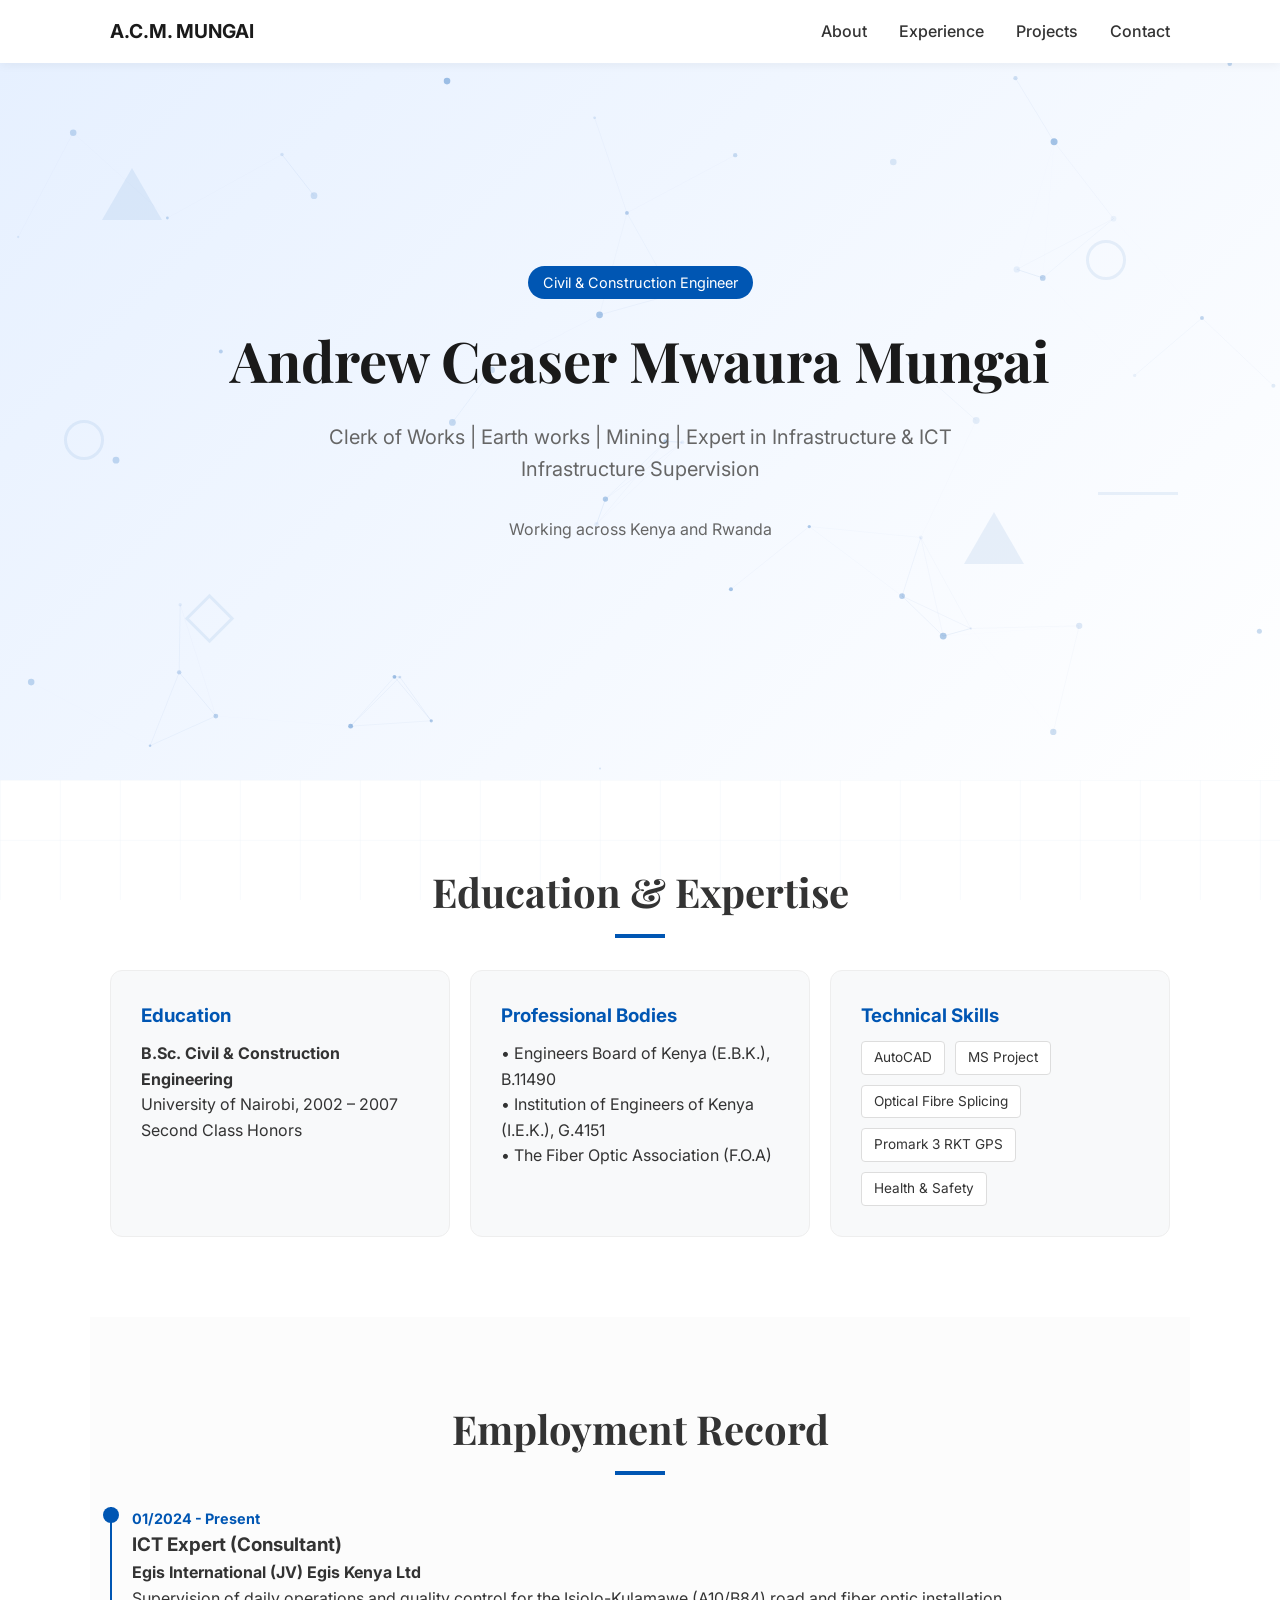
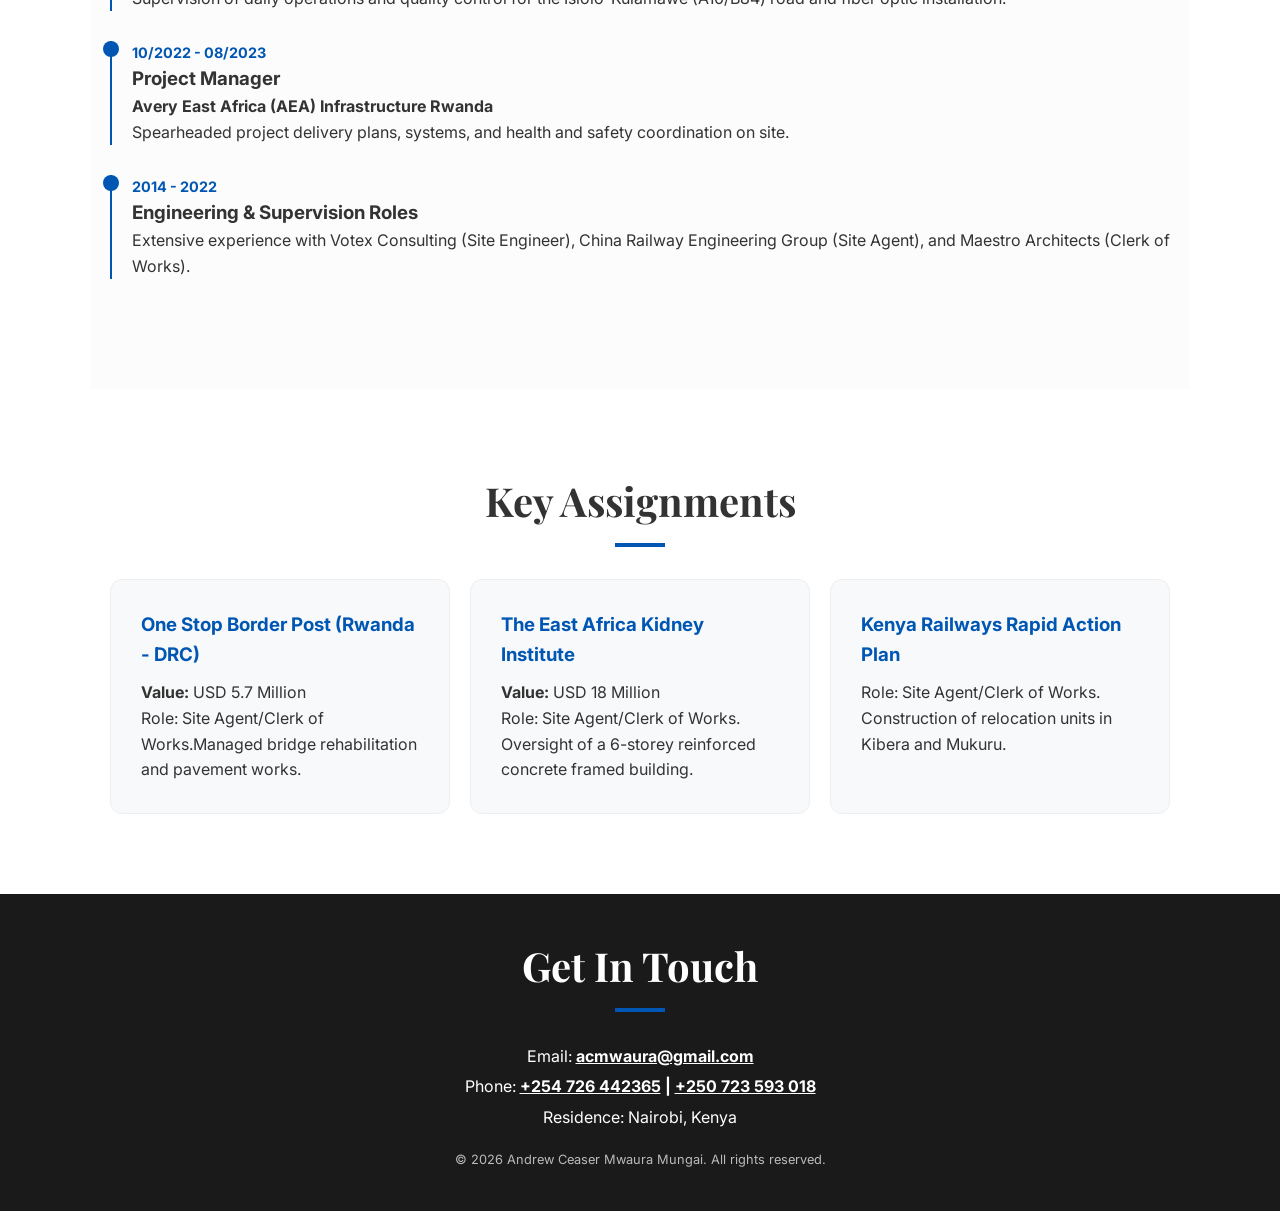
==== commit 38754c6f: "Add professional animations: blueprint grid, hero particles, scroll reveals, parallax Co-Authored-By" ====
--- a/index.html
+++ b/index.html
@@ -1,461 +1,795 @@
-<!DOCTYPE html>
-<html lang="en">
-<head>
-    <meta charset="UTF-8">
-    <meta name="viewport" content="width=device-width, initial-scale=1.0">
-    <title>Andrew Ceaser Mwaura Mungai | Civil & Construction Engineer</title>
-    <meta name="description" content="Professional portfolio of Andrew Ceaser Mwaura Mungai - Civil & Construction Engineer with 17+ years of experience in infrastructure, ICT, and project management across Kenya and Rwanda.">
-    <link rel="preconnect" href="https://fonts.googleapis.com">
-    <link rel="preconnect" href="https://fonts.gstatic.com" crossorigin>
-    <link href="https://fonts.googleapis.com/css2?family=Inter:wght@300;400;500;600;700&family=Playfair+Display:wght@400;700&display=swap" rel="stylesheet">
-    <link rel="stylesheet" href="https://cdnjs.cloudflare.com/ajax/libs/font-awesome/6.5.1/css/all.min.css">
-    <link rel="stylesheet" href="styles.css">
-</head>
-<body>
-
-    <!-- Navigation -->
-    <nav id="navbar">
-        <div class="nav-container">
-            <a href="#hero" class="logo">ACM<span>.</span></a>
-            <button class="mobile-toggle" id="mobileToggle" aria-label="Toggle navigation">
-                <span></span>
-                <span></span>
-                <span></span>
-            </button>
-            <ul class="nav-links" id="navLinks">
-                <li><a href="#hero">Home</a></li>
-                <li><a href="#about">About</a></li>
-                <li><a href="#experience">Experience</a></li>
-                <li><a href="#projects">Projects</a></li>
-                <li><a href="#skills">Skills</a></li>
-                <li><a href="#contact">Contact</a></li>
-            </ul>
-        </div>
-    </nav>
-
-    <!-- Hero Section -->
-    <header id="hero">
-        <div class="hero-bg"></div>
-        <div class="hero-content">
-            <p class="hero-greeting">Hello, I'm</p>
-            <h1>Andrew Ceaser<br>Mwaura Mungai</h1>
-            <div class="hero-titles">
-                <span class="hero-badge">Civil & Construction Engineer</span>
-                <span class="hero-badge">ICT Expert</span>
-                <span class="hero-badge">Project Manager</span>
-            </div>
-            <p class="hero-description">17+ years of experience delivering high-value infrastructure projects across East Africa. Specializing in construction management, quality assurance, and ICT infrastructure supervision.</p>
-            <div class="hero-cta">
-                <a href="#contact" class="btn btn-primary">Get In Touch</a>
-                <a href="#experience" class="btn btn-outline">View Experience</a>
-            </div>
-            <div class="hero-stats">
-                <div class="stat">
-                    <span class="stat-number" data-target="17">0</span><span class="stat-plus">+</span>
-                    <span class="stat-label">Years Experience</span>
-                </div>
-                <div class="stat">
-                    <span class="stat-number" data-target="2">0</span>
-                    <span class="stat-label">Countries</span>
-                </div>
-                <div class="stat">
-                    <span class="stat-number" data-target="43">0</span><span class="stat-plus">M+</span>
-                    <span class="stat-label">USD Projects Value</span>
-                </div>
-            </div>
-        </div>
-    </header>
-
-    <!-- About Section -->
-    <section id="about">
-        <div class="section-container">
-            <h2 class="section-title">About Me</h2>
-            <div class="about-grid">
-                <div class="about-text">
-                    <p class="about-intro">A dedicated Civil & Construction Engineer with a proven track record of managing and delivering complex infrastructure projects valued at over USD 43 million across Kenya and Rwanda.</p>
-                    <p>With a Bachelor of Science in Civil and Construction Engineering from the University of Nairobi, I bring deep expertise in construction project management, quality control, health and safety coordination, and ICT infrastructure supervision. My career spans roles from site supervision to project management and ICT consultancy, working with leading international firms including Egis International, China Railway Engineering Group, and Avery East Africa.</p>
-                    <div class="about-details">
-                        <div class="detail-item">
-                            <i class="fas fa-map-marker-alt"></i>
-                            <div>
-                                <strong>Location</strong>
-                                <span>Nairobi, Kenya</span>
-                            </div>
-                        </div>
-                        <div class="detail-item">
-                            <i class="fas fa-globe-africa"></i>
-                            <div>
-                                <strong>Countries Worked</strong>
-                                <span>Kenya, Rwanda</span>
-                            </div>
-                        </div>
-                        <div class="detail-item">
-                            <i class="fas fa-language"></i>
-                            <div>
-                                <strong>Languages</strong>
-                                <span>English, Swahili</span>
-                            </div>
-                        </div>
-                        <div class="detail-item">
-                            <i class="fas fa-graduation-cap"></i>
-                            <div>
-                                <strong>Nationality</strong>
-                                <span>Kenyan</span>
-                            </div>
-                        </div>
-                    </div>
-                </div>
-                <div class="about-cards">
-                    <div class="info-card">
-                        <div class="info-card-icon"><i class="fas fa-university"></i></div>
-                        <h3>Education</h3>
-                        <p><strong>B.Sc. Civil & Construction Engineering</strong></p>
-                        <p>University of Nairobi<br>School of Engineering & Architecture</p>
-                        <p class="year-badge">2002 - 2007</p>
-                        <p class="honors">Second Class Honours</p>
-                    </div>
-                    <div class="info-card">
-                        <div class="info-card-icon"><i class="fas fa-id-card"></i></div>
-                        <h3>Professional Memberships</h3>
-                        <ul class="membership-list">
-                            <li>
-                                <strong>Engineers Board of Kenya (E.B.K.)</strong>
-                                <span>Registration No. B.11490</span>
-                            </li>
-                            <li>
-                                <strong>Institution of Engineers of Kenya (I.E.K.)</strong>
-                                <span>Graduate Member, G.4151</span>
-                            </li>
-                            <li>
-                                <strong>The Fiber Optic Association (F.O.A.)</strong>
-                                <span>Certified Member</span>
-                            </li>
-                        </ul>
-                    </div>
-                </div>
-            </div>
-        </div>
-    </section>
-
-    <!-- Experience Section -->
-    <section id="experience">
-        <div class="section-container">
-            <h2 class="section-title">Professional Experience</h2>
-            <p class="section-subtitle">A progressive career spanning site supervision, project management, and ICT consultancy</p>
-            <div class="timeline">
-                <div class="timeline-item" data-aos="fade-up">
-                    <div class="timeline-marker"></div>
-                    <div class="timeline-content">
-                        <div class="timeline-header">
-                            <span class="timeline-date">January 2024 - Present</span>
-                            <span class="timeline-current">Current</span>
-                        </div>
-                        <h3>ICT Expert (Consultant)</h3>
-                        <h4>Egis International (JV) Egis Kenya Ltd</h4>
-                        <ul>
-                            <li>Supervision of contractors' daily operations for the construction of Isiolo-Kulamawe (A10/B84) road</li>
-                            <li>Attending site meetings and enforcing quality control</li>
-                            <li>Overseeing civil works associated with installing fibre optic cable along the road section</li>
-                        </ul>
-                    </div>
-                </div>
-
-                <div class="timeline-item" data-aos="fade-up">
-                    <div class="timeline-marker"></div>
-                    <div class="timeline-content">
-                        <div class="timeline-header">
-                            <span class="timeline-date">October 2022 - August 2023</span>
-                        </div>
-                        <h3>Project Manager</h3>
-                        <h4>Avery East Africa (AEA) Infrastructure, Rwanda</h4>
-                        <ul>
-                            <li>Spearheaded preparation, documenting, and communicating project progress</li>
-                            <li>Set up project delivery plans, systems, and delivery structures</li>
-                            <li>Monitored and reported on construction progress, reviewing technical adherence and quality of works</li>
-                            <li>Chaired and facilitated health and safety meetings and coordination on site</li>
-                            <li>Prepared and updated the Project Execution Plan</li>
-                        </ul>
-                    </div>
-                </div>
-
-                <div class="timeline-item" data-aos="fade-up">
-                    <div class="timeline-marker"></div>
-                    <div class="timeline-content">
-                        <div class="timeline-header">
-                            <span class="timeline-date">September 2020 - October 2022</span>
-                        </div>
-                        <h3>Site Engineer</h3>
-                        <h4>Votex Consulting Engineers, Kenya</h4>
-                        <ul>
-                            <li>Setting up project delivery plans, systems, and delivery structures</li>
-                            <li>Monitoring and reporting on construction progress and quality adherence</li>
-                            <li>Documenting and communicating project progress and processes</li>
-                            <li>Chairing health and safety meetings and site coordination</li>
-                        </ul>
-                    </div>
-                </div>
-
-                <div class="timeline-item" data-aos="fade-up">
-                    <div class="timeline-marker"></div>
-                    <div class="timeline-content">
-                        <div class="timeline-header">
-                            <span class="timeline-date">September 2019 - September 2020</span>
-                        </div>
-                        <h3>Site Agent</h3>
-                        <h4>China Railway Engineering Group, Kenya</h4>
-                        <ul>
-                            <li>Managed project delivery plans and site operations</li>
-                            <li>Monitored construction progress and quality compliance</li>
-                            <li>Facilitated health and safety coordination on site</li>
-                        </ul>
-                    </div>
-                </div>
-
-                <div class="timeline-item" data-aos="fade-up">
-                    <div class="timeline-marker"></div>
-                    <div class="timeline-content">
-                        <div class="timeline-header">
-                            <span class="timeline-date">September 2018 - November 2019</span>
-                        </div>
-                        <h3>Clerk of Works</h3>
-                        <h4>Maestro Architects, Kenya</h4>
-                        <ul>
-                            <li>Spearheaded project documentation and communication</li>
-                            <li>Managed project delivery structure and quality assurance</li>
-                            <li>Led health and safety awareness on construction sites</li>
-                        </ul>
-                    </div>
-                </div>
-
-                <div class="timeline-item" data-aos="fade-up">
-                    <div class="timeline-marker"></div>
-                    <div class="timeline-content">
-                        <div class="timeline-header">
-                            <span class="timeline-date">2016 - 2017</span>
-                        </div>
-                        <h3>Roll-Out Manager</h3>
-                        <h4>Sagemcom Kenya Limited</h4>
-                        <ul>
-                            <li>Managed project roll-out delivery and documentation</li>
-                            <li>Coordinated construction progress and quality adherence</li>
-                            <li>Facilitated health and safety protocols on site</li>
-                        </ul>
-                    </div>
-                </div>
-
-                <div class="timeline-item" data-aos="fade-up">
-                    <div class="timeline-marker"></div>
-                    <div class="timeline-content">
-                        <div class="timeline-header">
-                            <span class="timeline-date">2014 - 2016</span>
-                        </div>
-                        <h3>Site Supervisor</h3>
-                        <h4>Structural Ventures Ltd / Howard Humphreys (E.A.) Consulting Engineers</h4>
-                        <ul>
-                            <li>Prepared site instructions and enforced quality control</li>
-                            <li>Supervised contractors' daily operations</li>
-                            <li>General site management and progress reporting</li>
-                        </ul>
-                    </div>
-                </div>
-
-                <div class="timeline-item" data-aos="fade-up">
-                    <div class="timeline-marker"></div>
-                    <div class="timeline-content">
-                        <div class="timeline-header">
-                            <span class="timeline-date">2007 - 2013</span>
-                        </div>
-                        <h3>Contract-Based Engineering Roles</h3>
-                        <h4>Stratcon Limited, Kenya</h4>
-                        <ul>
-                            <li>Prepared engineering site reports and bi-weekly progress reports</li>
-                            <li>Enforced quality control and general site management</li>
-                        </ul>
-                    </div>
-                </div>
-            </div>
-        </div>
-    </section>
-
-    <!-- Projects Section -->
-    <section id="projects">
-        <div class="section-container">
-            <h2 class="section-title">Key Projects</h2>
-            <p class="section-subtitle">Major infrastructure assignments across East Africa</p>
-            <div class="projects-grid">
-                <div class="project-card" data-aos="fade-up">
-                    <div class="project-value">USD 5.7M</div>
-                    <h3>One Stop Border Post</h3>
-                    <p class="project-location"><i class="fas fa-map-marker-alt"></i> Rwanda - DRC Border</p>
-                    <p class="project-year">2022 - 2023</p>
-                    <p class="project-client"><strong>Client:</strong> Trademark Africa</p>
-                    <p class="project-desc">3-storey administration building, Rusizi River bridge rehabilitation, parking and road pavement works, and gate houses.</p>
-                    <div class="project-role">
-                        <span>Site Agent / Clerk of Works</span>
-                    </div>
-                    <ul class="project-activities">
-                        <li>Setting out and monitoring construction</li>
-                        <li>Quality control and assurance</li>
-                        <li>Workforce and resource management</li>
-                        <li>Health and safety toolbox talks</li>
-                    </ul>
-                </div>
-
-                <div class="project-card featured" data-aos="fade-up" data-aos-delay="100">
-                    <div class="project-value">USD 18M</div>
-                    <h3>East Africa Kidney Institute</h3>
-                    <p class="project-location"><i class="fas fa-map-marker-alt"></i> Nairobi, Kenya</p>
-                    <p class="project-year">2020 - 2021</p>
-                    <p class="project-client"><strong>Client:</strong> Africa Development Bank & Ministry of Health</p>
-                    <p class="project-desc">A 6-storey reinforced concrete framed building with a total construction area of 19,579 m&sup2;.</p>
-                    <div class="project-role">
-                        <span>Site Agent / Clerk of Works</span>
-                    </div>
-                    <ul class="project-activities">
-                        <li>Setting out and monitoring construction</li>
-                        <li>Enforcing Architect instructions</li>
-                        <li>Preparing engineering progress reports</li>
-                        <li>Coordinating local authority approvals</li>
-                    </ul>
-                </div>
-
-                <div class="project-card" data-aos="fade-up" data-aos-delay="200">
-                    <div class="project-value">USD 20M</div>
-                    <h3>Kenya Railways Rapid Action Plan</h3>
-                    <p class="project-location"><i class="fas fa-map-marker-alt"></i> Nairobi, Kenya</p>
-                    <p class="project-year">2019 - 2020</p>
-                    <p class="project-client"><strong>Client:</strong> The World Bank & Ministry of Transport</p>
-                    <p class="project-desc">Construction of safer and more habitable relocation units for families living close to the railway line in Kibera and Mukuru, Nairobi.</p>
-                    <div class="project-role">
-                        <span>Site Agent / Clerk of Works</span>
-                    </div>
-                    <ul class="project-activities">
-                        <li>Site supervision and management</li>
-                        <li>Quality control enforcement</li>
-                        <li>Community relocation coordination</li>
-                    </ul>
-                </div>
-            </div>
-        </div>
-    </section>
-
-    <!-- Skills Section -->
-    <section id="skills">
-        <div class="section-container">
-            <h2 class="section-title">Skills & Expertise</h2>
-            <div class="skills-grid">
-                <div class="skill-category" data-aos="fade-up">
-                    <div class="skill-icon"><i class="fas fa-hard-hat"></i></div>
-                    <h3>Construction Management</h3>
-                    <ul>
-                        <li>Construction Project Management</li>
-                        <li>Programme & Schedule Management</li>
-                        <li>Quality Control & Assurance</li>
-                        <li>Health & Safety Coordination</li>
-                        <li>Workforce & Resource Management</li>
-                    </ul>
-                </div>
-
-                <div class="skill-category" data-aos="fade-up" data-aos-delay="100">
-                    <div class="skill-icon"><i class="fas fa-project-diagram"></i></div>
-                    <h3>Project Management</h3>
-                    <ul>
-                        <li>Project Financial Planning & Documentation</li>
-                        <li>Project Contracts Management</li>
-                        <li>Client & Stakeholder Management</li>
-                        <li>Progress Reporting (Weekly/Monthly/Quarterly)</li>
-                        <li>Project Execution Planning</li>
-                    </ul>
-                </div>
-
-                <div class="skill-category" data-aos="fade-up" data-aos-delay="200">
-                    <div class="skill-icon"><i class="fas fa-laptop-code"></i></div>
-                    <h3>Technical & Software</h3>
-                    <ul>
-                        <li>AutoCAD (Engineering Drawings & Detailing)</li>
-                        <li>Microsoft Project (Project Planning)</li>
-                        <li>Promark 3 RKT GPS Surveying</li>
-                        <li>Optical Fibre Splicing & Cable Testing</li>
-                        <li>Microsoft Office Suite</li>
-                    </ul>
-                </div>
-
-                <div class="skill-category" data-aos="fade-up" data-aos-delay="300">
-                    <div class="skill-icon"><i class="fas fa-network-wired"></i></div>
-                    <h3>ICT Infrastructure</h3>
-                    <ul>
-                        <li>Fibre Optic Cable Installation Supervision</li>
-                        <li>ICT Infrastructure Consultancy</li>
-                        <li>Telecommunications Roll-Out Management</li>
-                        <li>Cable Testing & Certification</li>
-                    </ul>
-                </div>
-            </div>
-
-            <div class="certifications" data-aos="fade-up">
-                <h3>Certifications & Training</h3>
-                <div class="cert-tags">
-                    <span class="cert-tag"><i class="fas fa-certificate"></i> Health & Safety Certification - Institute of Energy Studies & Research</span>
-                    <span class="cert-tag"><i class="fas fa-satellite-dish"></i> Promark 3 RKT GPS Surveying</span>
-                    <span class="cert-tag"><i class="fas fa-plug"></i> Optical Fibre Splicing & Cable Testing</span>
-                    <span class="cert-tag"><i class="fas fa-drafting-compass"></i> AutoCAD Application</span>
-                    <span class="cert-tag"><i class="fas fa-tasks"></i> Microsoft Project</span>
-                </div>
-            </div>
-        </div>
-    </section>
-
-    <!-- Contact Section -->
-    <section id="contact">
-        <div class="section-container">
-            <h2 class="section-title">Get In Touch</h2>
-            <p class="section-subtitle">Feel free to reach out for collaborations, consultations, or opportunities</p>
-            <div class="contact-grid">
-                <div class="contact-card" data-aos="fade-up">
-                    <div class="contact-icon"><i class="fas fa-envelope"></i></div>
-                    <h3>Email</h3>
-                    <a href="mailto:acmwaura@gmail.com">acmwaura@gmail.com</a>
-                </div>
-                <div class="contact-card" data-aos="fade-up" data-aos-delay="100">
-                    <div class="contact-icon"><i class="fas fa-phone"></i></div>
-                    <h3>Phone</h3>
-                    <a href="tel:+254726442365">+254 726 442365</a>
-                    <a href="tel:+250723593018">+250 723 593 018</a>
-                </div>
-                <div class="contact-card" data-aos="fade-up" data-aos-delay="200">
-                    <div class="contact-icon"><i class="fas fa-map-marker-alt"></i></div>
-                    <h3>Location</h3>
-                    <p>Nairobi, Kenya</p>
-                </div>
-            </div>
-        </div>
-    </section>
-
-    <!-- Footer -->
-    <footer>
-        <div class="footer-container">
-            <div class="footer-top">
-                <a href="#hero" class="footer-logo">ACM<span>.</span></a>
-                <p>Civil & Construction Engineer | ICT Expert | Project Manager</p>
-            </div>
-            <div class="footer-links">
-                <a href="#about">About</a>
-                <a href="#experience">Experience</a>
-                <a href="#projects">Projects</a>
-                <a href="#skills">Skills</a>
-                <a href="#contact">Contact</a>
-            </div>
-            <div class="footer-bottom">
-                <p>&copy; 2026 Andrew Ceaser Mwaura Mungai. All rights reserved.</p>
-            </div>
-        </div>
-    </footer>
-
-    <!-- Back to Top Button -->
-    <button id="backToTop" class="back-to-top" aria-label="Back to top">
-        <i class="fas fa-chevron-up"></i>
-    </button>
-
-    <script src="script.js"></script>
-</body>
+<!DOCTYPE html>
+<html lang="en">
+<head>
+    <meta charset="UTF-8">
+    <meta name="viewport" content="width=device-width, initial-scale=1.0">
+    <title>Andrew Ceaser Mwaura Mungai | Civil & Construction Engineer</title>
+    <link rel="preconnect" href="https://fonts.googleapis.com">
+    <link rel="preconnect" href="https://fonts.gstatic.com" crossorigin>
+    <link href="https://fonts.googleapis.com/css2?family=Inter:wght@300;400;600;700&family=Playfair+Display:wght@700&display=swap" rel="stylesheet">
+    <style>
+        :root {
+            --primary: #1a1a1a;
+            --secondary: #0056b3;
+            --accent: #e6f0ff;
+            --text: #333;
+            --light-text: #666;
+            --bg: #ffffff;
+            --card-bg: #f8f9fa;
+        }
+
+        /* Blueprint canvas sits behind everything */
+        #blueprint-bg {
+            position: fixed;
+            top: 0;
+            left: 0;
+            width: 100%;
+            height: 100%;
+            z-index: -1;
+            opacity: 0.06;
+            pointer-events: none;
+        }
+
+        * {
+            margin: 0;
+            padding: 0;
+            box-sizing: border-box;
+        }
+
+        body {
+            font-family: 'Inter', sans-serif;
+            line-height: 1.6;
+            color: var(--text);
+            background-color: var(--bg);
+            scroll-behavior: smooth;
+        }
+
+        /* Navigation */
+        nav {
+            position: fixed;
+            top: 0;
+            width: 100%;
+            background: rgba(255, 255, 255, 0.95);
+            backdrop-filter: blur(10px);
+            z-index: 1000;
+            box-shadow: 0 2px 10px rgba(0,0,0,0.05);
+            padding: 1rem 0;
+        }
+
+        .nav-container {
+            max-width: 1100px;
+            margin: 0 auto;
+            display: flex;
+            justify-content: space-between;
+            align-items: center;
+            padding: 0 20px;
+        }
+
+        .logo {
+            font-weight: 700;
+            font-size: 1.2rem;
+            color: var(--primary);
+            text-decoration: none;
+        }
+
+        .nav-links {
+            display: flex;
+            list-style: none;
+        }
+
+        .nav-links li {
+            margin-left: 2rem;
+        }
+
+        .nav-links a {
+            text-decoration: none;
+            color: var(--text);
+            font-weight: 500;
+            transition: color 0.3s;
+        }
+
+        .nav-links a:hover {
+            color: var(--secondary);
+        }
+
+        /* Hero Section */
+        header {
+            height: 80vh;
+            display: flex;
+            align-items: center;
+            justify-content: center;
+            text-align: center;
+            background: linear-gradient(135deg, var(--accent) 0%, #ffffff 100%);
+            padding: 0 20px;
+            margin-top: 60px;
+            position: relative;
+            overflow: hidden;
+        }
+
+        #hero-particles {
+            position: absolute;
+            top: 0;
+            left: 0;
+            width: 100%;
+            height: 100%;
+            pointer-events: none;
+        }
+
+        .hero-content {
+            position: relative;
+            z-index: 2;
+        }
+
+        .hero-content h1 {
+            font-family: 'Playfair Display', serif;
+            font-size: 3.5rem;
+            margin-bottom: 1rem;
+            color: var(--primary);
+            animation: heroSlideUp 1s ease-out 0.3s both;
+        }
+
+        .hero-content .badge {
+            animation: heroSlideUp 1s ease-out 0.1s both;
+        }
+
+        .hero-content p {
+            animation: heroSlideUp 1s ease-out 0.5s both;
+        }
+
+        @keyframes heroSlideUp {
+            from {
+                opacity: 0;
+                transform: translateY(40px);
+            }
+            to {
+                opacity: 1;
+                transform: translateY(0);
+            }
+        }
+
+        .hero-content p.hero-desc {
+            font-size: 1.25rem;
+            color: var(--light-text);
+            max-width: 700px;
+            margin: 0 auto 2rem;
+        }
+
+        .badge {
+            background: var(--secondary);
+            color: white;
+            padding: 5px 15px;
+            border-radius: 20px;
+            font-size: 0.9rem;
+            display: inline-block;
+            margin-bottom: 1rem;
+        }
+
+        /* Sections */
+        section {
+            padding: 80px 20px;
+            max-width: 1100px;
+            margin: 0 auto;
+        }
+
+        h2 {
+            font-family: 'Playfair Display', serif;
+            font-size: 2.5rem;
+            margin-bottom: 2rem;
+            text-align: center;
+            position: relative;
+        }
+
+        h2::after {
+            content: '';
+            display: block;
+            width: 50px;
+            height: 4px;
+            background: var(--secondary);
+            margin: 10px auto;
+        }
+
+        /* Grid Layouts */
+        .grid {
+            display: grid;
+            grid-template-columns: repeat(auto-fit, minmax(300px, 1fr));
+            gap: 20px;
+        }
+
+        .card {
+            background: var(--card-bg);
+            padding: 30px;
+            border-radius: 12px;
+            transition: transform 0.4s cubic-bezier(0.25, 0.46, 0.45, 0.94), box-shadow 0.4s ease;
+            border: 1px solid #eee;
+        }
+
+        .card:hover {
+            transform: translateY(-8px);
+            box-shadow: 0 20px 40px rgba(0, 86, 179, 0.1);
+        }
+
+        /* Scroll reveal animations */
+        .reveal {
+            opacity: 0;
+            transform: translateY(60px);
+            transition: opacity 0.8s cubic-bezier(0.25, 0.46, 0.45, 0.94),
+                        transform 0.8s cubic-bezier(0.25, 0.46, 0.45, 0.94);
+        }
+
+        .reveal.visible {
+            opacity: 1;
+            transform: translateY(0);
+        }
+
+        .reveal-left {
+            opacity: 0;
+            transform: translateX(-60px);
+            transition: opacity 0.8s cubic-bezier(0.25, 0.46, 0.45, 0.94),
+                        transform 0.8s cubic-bezier(0.25, 0.46, 0.45, 0.94);
+        }
+
+        .reveal-left.visible {
+            opacity: 1;
+            transform: translateX(0);
+        }
+
+        .reveal-right {
+            opacity: 0;
+            transform: translateX(60px);
+            transition: opacity 0.8s cubic-bezier(0.25, 0.46, 0.45, 0.94),
+                        transform 0.8s cubic-bezier(0.25, 0.46, 0.45, 0.94);
+        }
+
+        .reveal-right.visible {
+            opacity: 1;
+            transform: translateX(0);
+        }
+
+        .stagger-1 { transition-delay: 0.1s; }
+        .stagger-2 { transition-delay: 0.25s; }
+        .stagger-3 { transition-delay: 0.4s; }
+
+        /* Section divider line animation */
+        h2::after {
+            transition: width 0.8s cubic-bezier(0.25, 0.46, 0.45, 0.94) 0.2s;
+        }
+
+        .reveal h2::after {
+            width: 0;
+        }
+
+        .reveal.visible h2::after {
+            width: 50px;
+        }
+
+        /* Animated skill tags */
+        .skill-tag {
+            transition: background 0.3s, color 0.3s, transform 0.3s;
+        }
+
+        .skill-tag:hover {
+            background: var(--secondary);
+            color: white;
+            transform: scale(1.08);
+        }
+
+        /* Timeline animation */
+        .timeline-item {
+            opacity: 0;
+            transform: translateX(-40px);
+            transition: opacity 0.7s ease, transform 0.7s ease;
+        }
+
+        .timeline-item.visible {
+            opacity: 1;
+            transform: translateX(0);
+        }
+
+        /* Nav scroll shadow */
+        nav.scrolled {
+            box-shadow: 0 4px 20px rgba(0,0,0,0.1);
+        }
+
+        /* Floating geometric shapes in hero */
+        .geo-shape {
+            position: absolute;
+            opacity: 0.08;
+            pointer-events: none;
+        }
+
+        .geo-triangle {
+            width: 0;
+            height: 0;
+            border-left: 30px solid transparent;
+            border-right: 30px solid transparent;
+            border-bottom: 52px solid var(--secondary);
+        }
+
+        .geo-circle {
+            width: 40px;
+            height: 40px;
+            border: 3px solid var(--secondary);
+            border-radius: 50%;
+        }
+
+        .geo-square {
+            width: 35px;
+            height: 35px;
+            border: 3px solid var(--secondary);
+            transform: rotate(45deg);
+        }
+
+        .geo-line {
+            width: 80px;
+            height: 3px;
+            background: var(--secondary);
+        }
+
+        @keyframes float {
+            0%, 100% { transform: translateY(0) rotate(0deg); }
+            25% { transform: translateY(-20px) rotate(5deg); }
+            50% { transform: translateY(-10px) rotate(-3deg); }
+            75% { transform: translateY(-25px) rotate(2deg); }
+        }
+
+        /* Footer polish */
+        footer a {
+            transition: opacity 0.3s;
+        }
+
+        footer a:hover {
+            opacity: 0.8;
+        }
+
+        /* Prefers reduced motion */
+        @media (prefers-reduced-motion: reduce) {
+            *, *::before, *::after {
+                animation-duration: 0.01ms !important;
+                transition-duration: 0.01ms !important;
+            }
+            .reveal, .reveal-left, .reveal-right, .timeline-item {
+                opacity: 1;
+                transform: none;
+            }
+        }
+
+        .card h3 {
+            margin-bottom: 10px;
+            color: var(--secondary);
+        }
+
+        /* Timeline / Experience */
+        .timeline-item {
+            border-left: 2px solid var(--secondary);
+            padding-left: 20px;
+            margin-bottom: 30px;
+            position: relative;
+        }
+
+        .timeline-item::before {
+            content: '';
+            position: absolute;
+            left: -9px;
+            top: 0;
+            width: 16px;
+            height: 16px;
+            background: var(--secondary);
+            border-radius: 50%;
+        }
+
+        .date {
+            font-weight: 700;
+            color: var(--secondary);
+            font-size: 0.9rem;
+        }
+
+        /* Skills/Certifications */
+        .skills-list {
+            display: flex;
+            flex-wrap: wrap;
+            gap: 10px;
+            margin-top: 10px;
+        }
+
+        .skill-tag {
+            background: white;
+            border: 1px solid #ddd;
+            padding: 5px 12px;
+            border-radius: 4px;
+            font-size: 0.85rem;
+        }
+
+        /* Footer */
+        footer {
+            background: var(--primary);
+            color: white;
+            text-align: center;
+            padding: 40px 20px;
+        }
+
+        .contact-info {
+            margin-bottom: 20px;
+        }
+
+        .contact-info p {
+            margin: 5px 0;
+        }
+
+        .hamburger {
+            display: none;
+            flex-direction: column;
+            cursor: pointer;
+            gap: 5px;
+        }
+
+        .hamburger span {
+            width: 25px;
+            height: 3px;
+            background: var(--primary);
+            border-radius: 2px;
+            transition: 0.3s;
+        }
+
+        @media (max-width: 768px) {
+            .hero-content h1 { font-size: 2.5rem; }
+            .hamburger { display: flex; }
+            .nav-links {
+                display: none;
+                position: absolute;
+                top: 100%;
+                left: 0;
+                right: 0;
+                background: rgba(255, 255, 255, 0.98);
+                flex-direction: column;
+                padding: 1rem 0;
+                box-shadow: 0 4px 10px rgba(0,0,0,0.1);
+            }
+            .nav-links.active { display: flex; }
+            .nav-links li {
+                margin: 0;
+                text-align: center;
+                padding: 0.75rem 0;
+            }
+        }
+    </style>
+</head>
+<body>
+
+    <!-- Blueprint grid background -->
+    <canvas id="blueprint-bg"></canvas>
+
+    <nav>
+        <div class="nav-container">
+            <a href="#" class="logo">A.C.M. MUNGAI</a>
+            <div class="hamburger" onclick="document.querySelector('.nav-links').classList.toggle('active')">
+                <span></span>
+                <span></span>
+                <span></span>
+            </div>
+            <ul class="nav-links">
+                <li><a href="#about">About</a></li>
+                <li><a href="#experience">Experience</a></li>
+                <li><a href="#projects">Projects</a></li>
+                <li><a href="#contact">Contact</a></li>
+            </ul>
+        </div>
+    </nav>
+
+    <header>
+        <canvas id="hero-particles"></canvas>
+
+        <!-- Floating geometric shapes -->
+        <div class="geo-shape geo-triangle" style="top:15%;left:8%;animation:float 8s ease-in-out infinite"></div>
+        <div class="geo-shape geo-circle" style="top:25%;right:12%;animation:float 10s ease-in-out 1s infinite"></div>
+        <div class="geo-shape geo-square" style="bottom:20%;left:15%;animation:float 9s ease-in-out 2s infinite"></div>
+        <div class="geo-shape geo-line" style="top:60%;right:8%;animation:float 7s ease-in-out 0.5s infinite"></div>
+        <div class="geo-shape geo-triangle" style="bottom:30%;right:20%;animation:float 11s ease-in-out 1.5s infinite"></div>
+        <div class="geo-shape geo-circle" style="top:50%;left:5%;animation:float 12s ease-in-out 3s infinite"></div>
+
+        <div class="hero-content">
+            <span class="badge">Civil & Construction Engineer</span>
+            <h1>Andrew Ceaser Mwaura Mungai</h1>
+            <p class="hero-desc">Clerk of Works | Earth works | Mining | Expert in Infrastructure & ICT Infrastructure Supervision</p>
+            <p class="hero-desc" style="font-size: 1rem;">Working across Kenya and Rwanda</p>
+        </div>
+    </header>
+
+    <section id="about" class="reveal">
+        <h2>Education & Expertise</h2>
+        <div class="grid">
+            <div class="card stagger-1">
+                <h3>Education</h3>
+                <p><strong>B.Sc. Civil & Construction Engineering</strong><br>
+                University of Nairobi, 2002 – 2007</p>
+                <p>Second Class Honors</p>
+            </div>
+            <div class="card stagger-2">
+                <h3>Professional Bodies</h3>
+                <ul style="list-style: none;">
+                    <li>• Engineers Board of Kenya (E.B.K.), B.11490</li>
+                    <li>• Institution of Engineers of Kenya (I.E.K.), G.4151</li>
+                    <li>• The Fiber Optic Association (F.O.A)</li>
+                </ul>
+            </div>
+            <div class="card stagger-3">
+                <h3>Technical Skills</h3>
+                <div class="skills-list">
+                    <span class="skill-tag">AutoCAD</span>
+                    <span class="skill-tag">MS Project</span>
+                    <span class="skill-tag">Optical Fibre Splicing</span>
+                    <span class="skill-tag">Promark 3 RKT GPS</span>
+                    <span class="skill-tag">Health & Safety</span>
+                </div>
+            </div>
+        </div>
+    </section>
+
+    <section id="experience" class="reveal" style="background-color: #fcfcfc;">
+        <h2>Employment Record</h2>
+        
+        <div class="timeline-item">
+            <p class="date">01/2024 - Present</p>
+            <h3>ICT Expert (Consultant)</h3>
+            <p><strong>Egis International (JV) Egis Kenya Ltd</strong></p>
+            <p>Supervision of daily operations and quality control for the Isiolo-Kulamawe (A10/B84) road and fiber optic installation.</p>
+        </div>
+
+        <div class="timeline-item">
+            <p class="date">10/2022 - 08/2023</p>
+            <h3>Project Manager</h3>
+            <p><strong>Avery East Africa (AEA) Infrastructure Rwanda</strong></p>
+            <p>Spearheaded project delivery plans, systems, and health and safety coordination on site.</p>
+        </div>
+
+        <div class="timeline-item">
+            <p class="date">2014 - 2022</p>
+            <h3>Engineering & Supervision Roles</h3>
+            <p>Extensive experience with Votex Consulting (Site Engineer), China Railway Engineering Group (Site Agent), and Maestro Architects (Clerk of Works).</p>
+        </div>
+    </section>
+
+    <section id="projects" class="reveal">
+        <h2>Key Assignments</h2>
+        <div class="grid">
+            <div class="card stagger-1">
+                <h3>One Stop Border Post (Rwanda - DRC)</h3>
+                <p><strong>Value:</strong> USD 5.7 Million</p>
+                <p>Role: Site Agent/Clerk of Works.Managed bridge rehabilitation and pavement works.</p>
+            </div>
+            <div class="card stagger-2">
+                <h3>The East Africa Kidney Institute</h3>
+                <p><strong>Value:</strong> USD 18 Million</p>
+                <p>Role: Site Agent/Clerk of Works. Oversight of a 6-storey reinforced concrete framed building.</p>
+            </div>
+            <div class="card stagger-3">
+                <h3>Kenya Railways Rapid Action Plan</h3>
+                <p>Role: Site Agent/Clerk of Works. Construction of relocation units in Kibera and Mukuru.</p>
+            </div>
+        </div>
+    </section>
+
+    <footer id="contact">
+        <h2>Get In Touch</h2>
+        <div class="contact-info">
+            <p>Email: <strong><a href="mailto:acmwaura@gmail.com" style="color: white;">acmwaura@gmail.com</a></strong></p>
+            <p>Phone: <strong><a href="tel:+254726442365" style="color: white;">+254 726 442365</a> | <a href="tel:+250723593018" style="color: white;">+250 723 593 018</a></strong></p>
+            <p>Residence: Nairobi, Kenya</p>
+        </div>
+        <p style="font-size: 0.8rem; opacity: 0.7;">&copy; 2026 Andrew Ceaser Mwaura Mungai. All rights reserved.</p>
+    </footer>
+
+    <script>
+        /* ---- Blueprint Grid Background ---- */
+        (function() {
+            var canvas = document.getElementById('blueprint-bg');
+            var ctx = canvas.getContext('2d');
+            var w, h;
+
+            function resize() {
+                w = canvas.width = window.innerWidth;
+                h = canvas.height = window.innerHeight;
+            }
+            resize();
+            window.addEventListener('resize', resize);
+
+            var offset = 0;
+            function drawGrid() {
+                ctx.clearRect(0, 0, w, h);
+                ctx.strokeStyle = '#0056b3';
+                ctx.lineWidth = 0.5;
+
+                var spacing = 60;
+                var drift = Math.sin(offset * 0.005) * 5;
+
+                // Vertical lines
+                for (var x = drift % spacing; x < w; x += spacing) {
+                    ctx.beginPath();
+                    ctx.moveTo(x, 0);
+                    ctx.lineTo(x, h);
+                    ctx.stroke();
+                }
+                // Horizontal lines
+                for (var y = drift % spacing; y < h; y += spacing) {
+                    ctx.beginPath();
+                    ctx.moveTo(0, y);
+                    ctx.lineTo(w, y);
+                    ctx.stroke();
+                }
+
+                // Accent crosses at intersections (sparse)
+                ctx.lineWidth = 1;
+                for (var cx = drift % (spacing * 3); cx < w; cx += spacing * 3) {
+                    for (var cy = drift % (spacing * 3); cy < h; cy += spacing * 3) {
+                        ctx.beginPath();
+                        ctx.moveTo(cx - 6, cy);
+                        ctx.lineTo(cx + 6, cy);
+                        ctx.moveTo(cx, cy - 6);
+                        ctx.lineTo(cx, cy + 6);
+                        ctx.stroke();
+                    }
+                }
+
+                offset += 0.3;
+                requestAnimationFrame(drawGrid);
+            }
+            drawGrid();
+        })();
+
+        /* ---- Hero Particle System ---- */
+        (function() {
+            var canvas = document.getElementById('hero-particles');
+            var ctx = canvas.getContext('2d');
+            var particles = [];
+            var w, h;
+
+            function resize() {
+                w = canvas.width = canvas.parentElement.offsetWidth;
+                h = canvas.height = canvas.parentElement.offsetHeight;
+            }
+            resize();
+            window.addEventListener('resize', resize);
+
+            function Particle() {
+                this.x = Math.random() * w;
+                this.y = Math.random() * h;
+                this.vx = (Math.random() - 0.5) * 0.6;
+                this.vy = (Math.random() - 0.5) * 0.6;
+                this.radius = Math.random() * 2.5 + 1;
+                this.opacity = Math.random() * 0.3 + 0.05;
+            }
+
+            for (var i = 0; i < 50; i++) {
+                particles.push(new Particle());
+            }
+
+            function draw() {
+                ctx.clearRect(0, 0, w, h);
+
+                // Draw connecting lines between nearby particles
+                for (var i = 0; i < particles.length; i++) {
+                    for (var j = i + 1; j < particles.length; j++) {
+                        var dx = particles[i].x - particles[j].x;
+                        var dy = particles[i].y - particles[j].y;
+                        var dist = Math.sqrt(dx * dx + dy * dy);
+                        if (dist < 150) {
+                            ctx.beginPath();
+                            ctx.strokeStyle = 'rgba(0, 86, 179, ' + (0.08 * (1 - dist / 150)) + ')';
+                            ctx.lineWidth = 1;
+                            ctx.moveTo(particles[i].x, particles[i].y);
+                            ctx.lineTo(particles[j].x, particles[j].y);
+                            ctx.stroke();
+                        }
+                    }
+                }
+
+                // Draw particles
+                for (var k = 0; k < particles.length; k++) {
+                    var p = particles[k];
+                    ctx.beginPath();
+                    ctx.arc(p.x, p.y, p.radius, 0, Math.PI * 2);
+                    ctx.fillStyle = 'rgba(0, 86, 179, ' + p.opacity + ')';
+                    ctx.fill();
+
+                    p.x += p.vx;
+                    p.y += p.vy;
+
+                    if (p.x < 0 || p.x > w) p.vx *= -1;
+                    if (p.y < 0 || p.y > h) p.vy *= -1;
+                }
+
+                requestAnimationFrame(draw);
+            }
+            draw();
+        })();
+
+        /* ---- Smooth Scrolling ---- */
+        document.querySelectorAll('a[href^="#"]').forEach(function(anchor) {
+            anchor.addEventListener('click', function (e) {
+                var targetId = this.getAttribute('href');
+                if (targetId === '#') {
+                    e.preventDefault();
+                    window.scrollTo({ top: 0, behavior: 'smooth' });
+                    return;
+                }
+                var targetEl = document.querySelector(targetId);
+                if (targetEl) {
+                    e.preventDefault();
+                    targetEl.scrollIntoView({ behavior: 'smooth' });
+                }
+            });
+        });
+
+        /* ---- Scroll Reveal Observer ---- */
+        var revealObserver = new IntersectionObserver(function(entries) {
+            entries.forEach(function(entry) {
+                if (entry.isIntersecting) {
+                    entry.target.classList.add('visible');
+                }
+            });
+        }, { threshold: 0.12, rootMargin: '0px 0px -40px 0px' });
+
+        document.querySelectorAll('.reveal, .reveal-left, .reveal-right').forEach(function(el) {
+            revealObserver.observe(el);
+        });
+
+        /* ---- Timeline item reveal ---- */
+        var timelineObserver = new IntersectionObserver(function(entries) {
+            entries.forEach(function(entry) {
+                if (entry.isIntersecting) {
+                    entry.target.classList.add('visible');
+                }
+            });
+        }, { threshold: 0.2 });
+
+        document.querySelectorAll('.timeline-item').forEach(function(item, index) {
+            item.style.transitionDelay = (index * 0.15) + 's';
+            timelineObserver.observe(item);
+        });
+
+        /* ---- Staggered card reveal within sections ---- */
+        var cardObserver = new IntersectionObserver(function(entries) {
+            entries.forEach(function(entry) {
+                if (entry.isIntersecting) {
+                    var cards = entry.target.querySelectorAll('.card');
+                    cards.forEach(function(card, i) {
+                        setTimeout(function() {
+                            card.style.opacity = '1';
+                            card.style.transform = 'translateY(0)';
+                        }, i * 150);
+                    });
+                }
+            });
+        }, { threshold: 0.1 });
+
+        document.querySelectorAll('.grid').forEach(function(grid) {
+            grid.querySelectorAll('.card').forEach(function(card) {
+                card.style.opacity = '0';
+                card.style.transform = 'translateY(30px)';
+                card.style.transition = 'opacity 0.6s ease, transform 0.6s ease';
+            });
+            cardObserver.observe(grid);
+        });
+
+        /* ---- Nav shadow on scroll ---- */
+        var nav = document.querySelector('nav');
+        window.addEventListener('scroll', function() {
+            if (window.scrollY > 50) {
+                nav.classList.add('scrolled');
+            } else {
+                nav.classList.remove('scrolled');
+            }
+        });
+
+        /* ---- Parallax-lite on hero ---- */
+        var header = document.querySelector('header');
+        window.addEventListener('scroll', function() {
+            var scrolled = window.scrollY;
+            if (scrolled < header.offsetHeight) {
+                var heroContent = document.querySelector('.hero-content');
+                heroContent.style.transform = 'translateY(' + (scrolled * 0.25) + 'px)';
+                heroContent.style.opacity = 1 - (scrolled / header.offsetHeight) * 0.6;
+            }
+        });
+    </script>
+</body>
 </html>
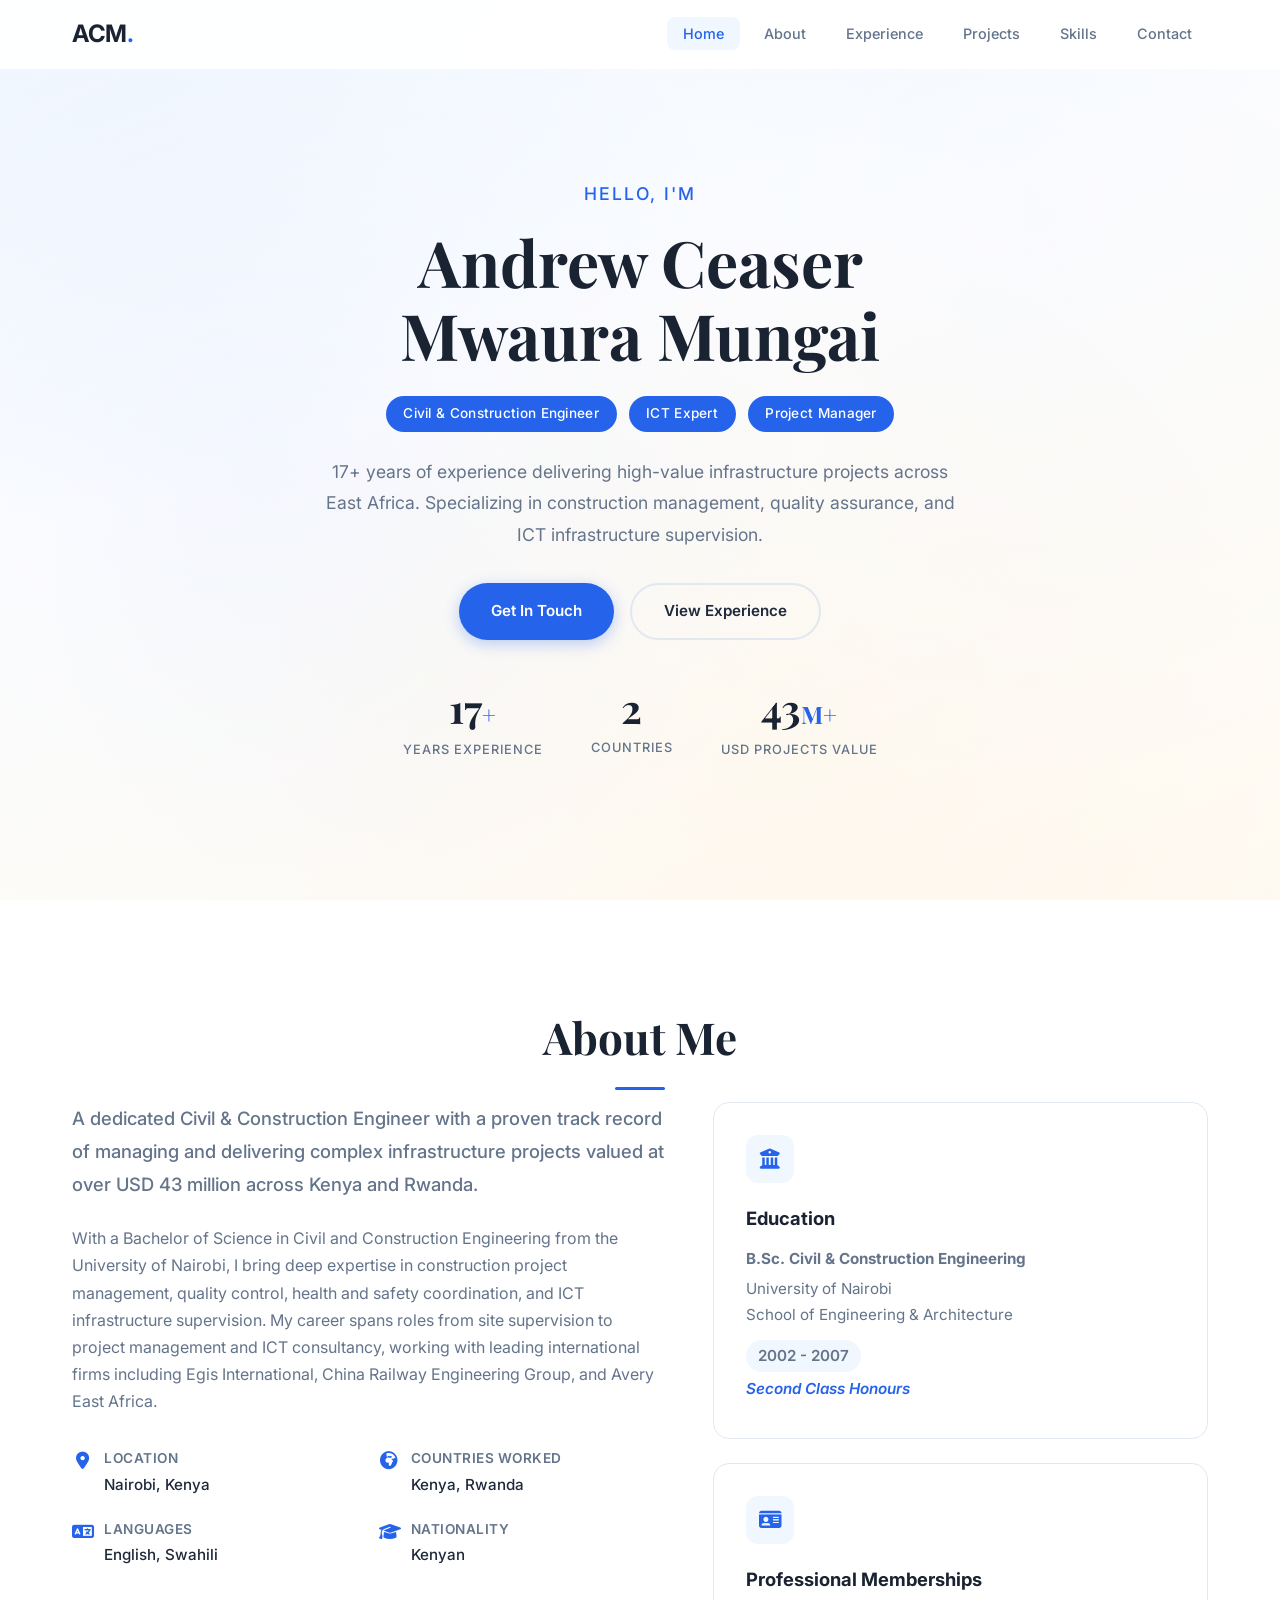
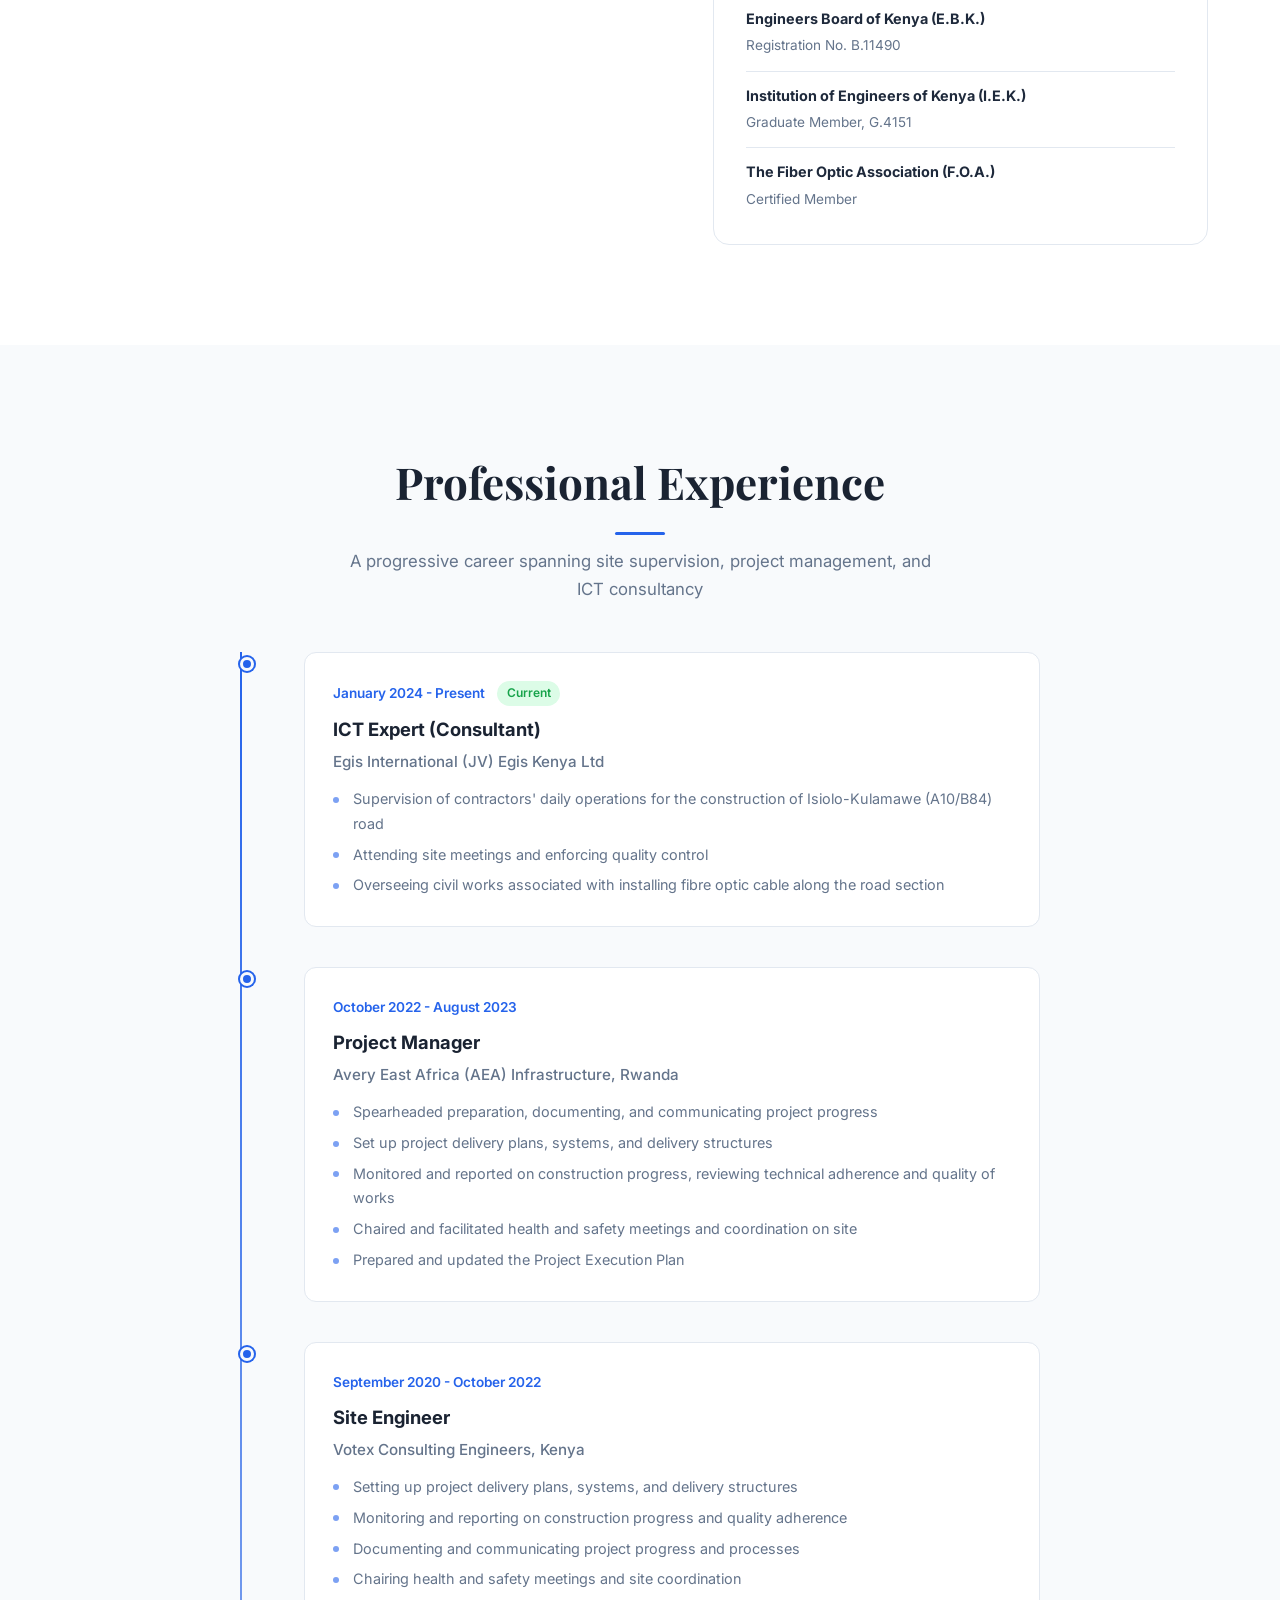
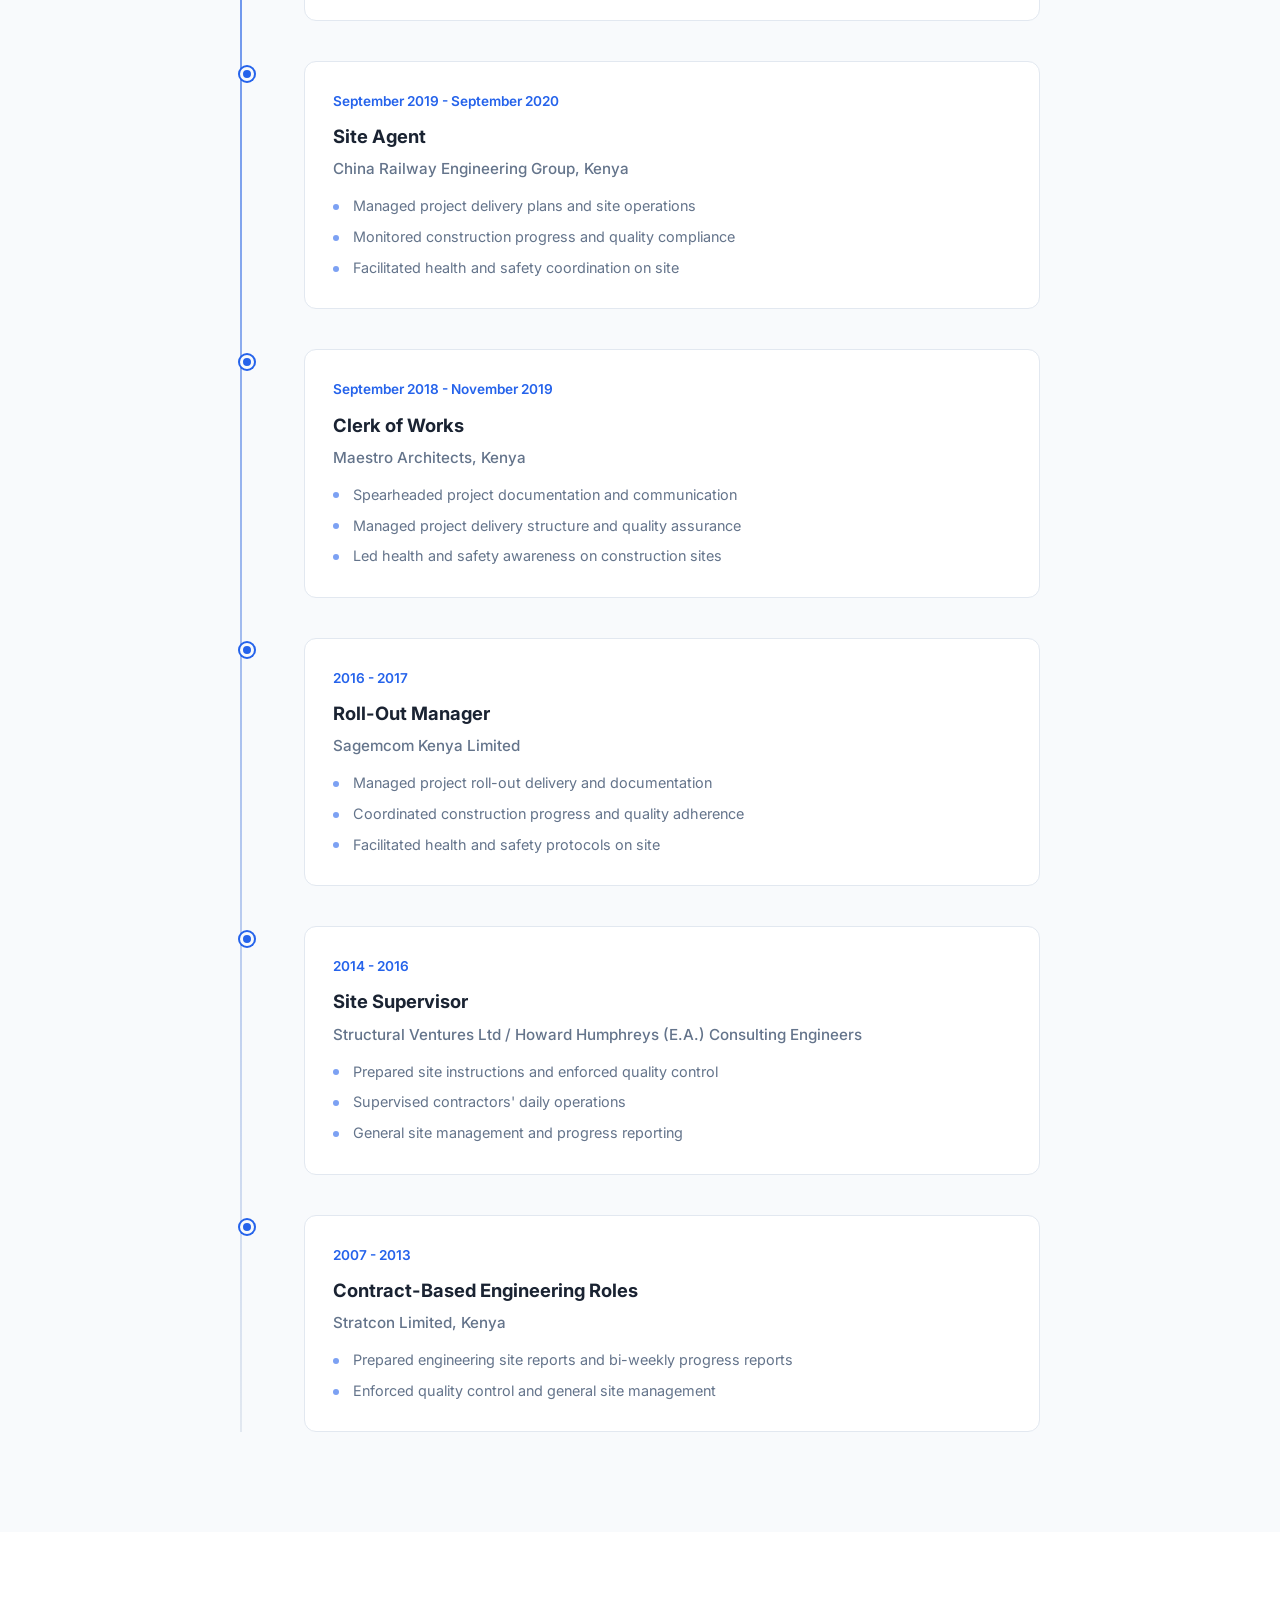
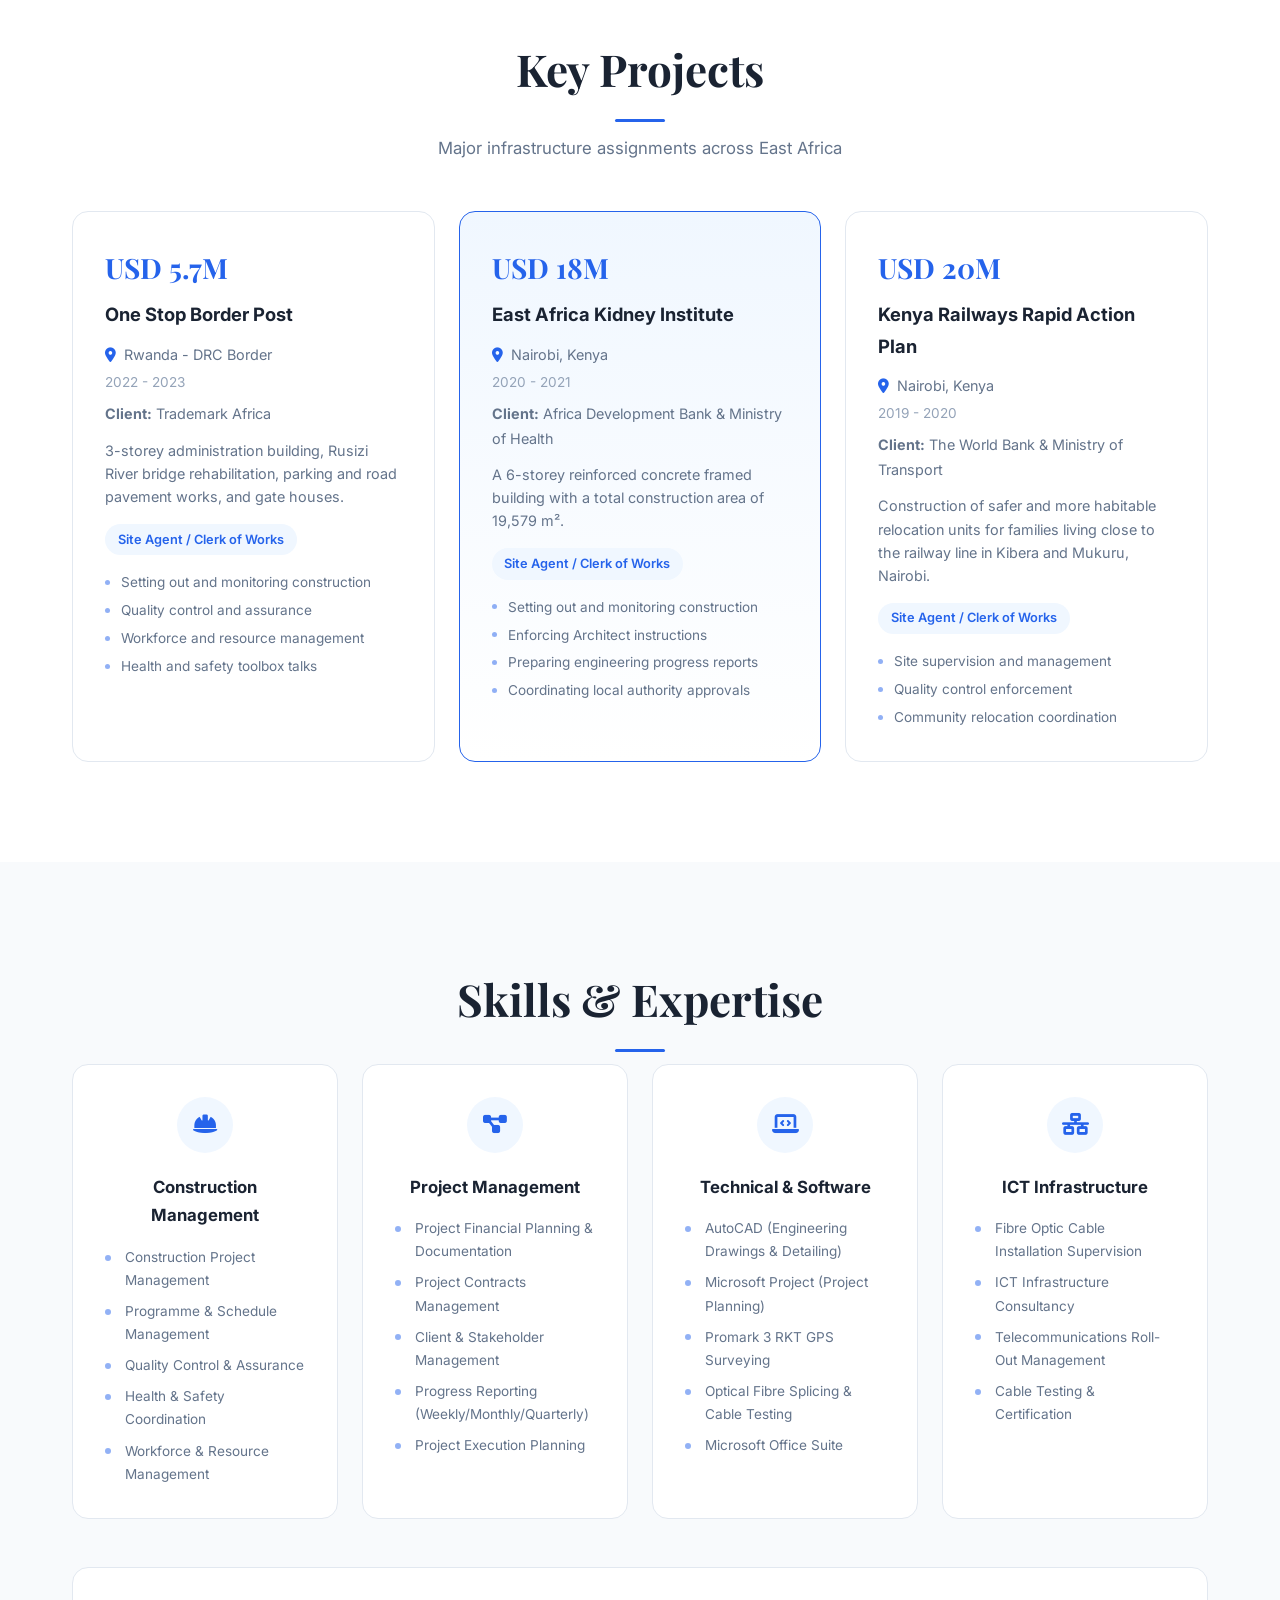
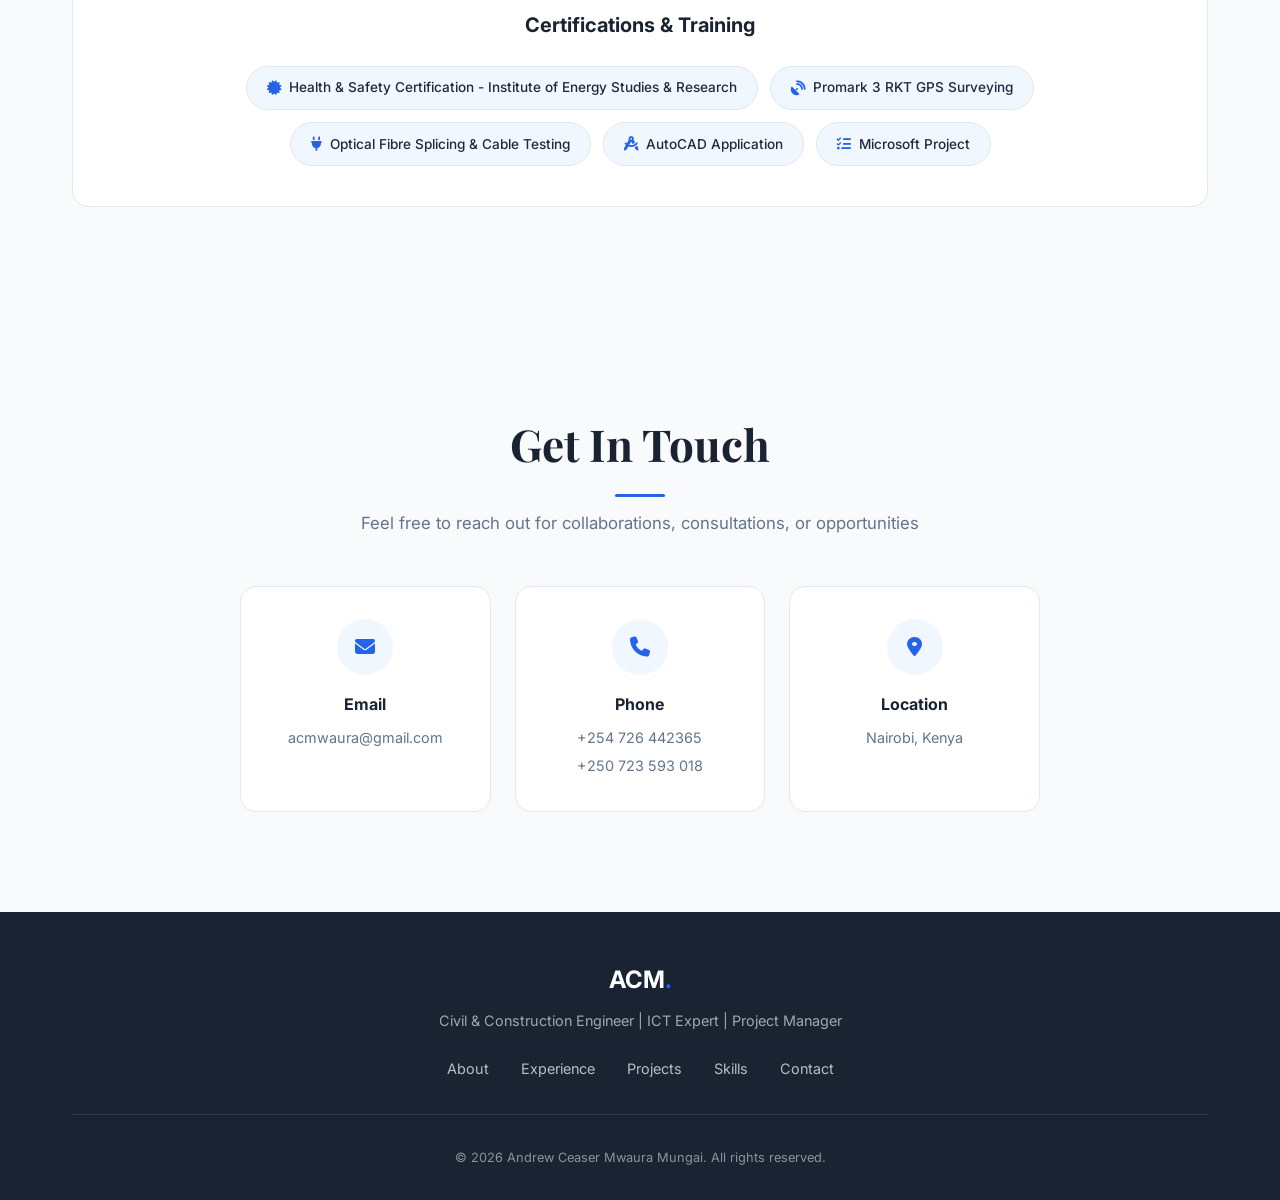
==== commit 0e62efaa: "Merge fde58097fd3b6edac2bbfbe30a5d01909f7a4b39 into 1e33c45d438ab89775ab25792ccd682beb5f621c" ====
--- a/index.html
+++ b/index.html
@@ -1,795 +1,461 @@
-<!DOCTYPE html>
-<html lang="en">
-<head>
-    <meta charset="UTF-8">
-    <meta name="viewport" content="width=device-width, initial-scale=1.0">
-    <title>Andrew Ceaser Mwaura Mungai | Civil & Construction Engineer</title>
-    <link rel="preconnect" href="https://fonts.googleapis.com">
-    <link rel="preconnect" href="https://fonts.gstatic.com" crossorigin>
-    <link href="https://fonts.googleapis.com/css2?family=Inter:wght@300;400;600;700&family=Playfair+Display:wght@700&display=swap" rel="stylesheet">
-    <style>
-        :root {
-            --primary: #1a1a1a;
-            --secondary: #0056b3;
-            --accent: #e6f0ff;
-            --text: #333;
-            --light-text: #666;
-            --bg: #ffffff;
-            --card-bg: #f8f9fa;
-        }
-
-        /* Blueprint canvas sits behind everything */
-        #blueprint-bg {
-            position: fixed;
-            top: 0;
-            left: 0;
-            width: 100%;
-            height: 100%;
-            z-index: -1;
-            opacity: 0.06;
-            pointer-events: none;
-        }
-
-        * {
-            margin: 0;
-            padding: 0;
-            box-sizing: border-box;
-        }
-
-        body {
-            font-family: 'Inter', sans-serif;
-            line-height: 1.6;
-            color: var(--text);
-            background-color: var(--bg);
-            scroll-behavior: smooth;
-        }
-
-        /* Navigation */
-        nav {
-            position: fixed;
-            top: 0;
-            width: 100%;
-            background: rgba(255, 255, 255, 0.95);
-            backdrop-filter: blur(10px);
-            z-index: 1000;
-            box-shadow: 0 2px 10px rgba(0,0,0,0.05);
-            padding: 1rem 0;
-        }
-
-        .nav-container {
-            max-width: 1100px;
-            margin: 0 auto;
-            display: flex;
-            justify-content: space-between;
-            align-items: center;
-            padding: 0 20px;
-        }
-
-        .logo {
-            font-weight: 700;
-            font-size: 1.2rem;
-            color: var(--primary);
-            text-decoration: none;
-        }
-
-        .nav-links {
-            display: flex;
-            list-style: none;
-        }
-
-        .nav-links li {
-            margin-left: 2rem;
-        }
-
-        .nav-links a {
-            text-decoration: none;
-            color: var(--text);
-            font-weight: 500;
-            transition: color 0.3s;
-        }
-
-        .nav-links a:hover {
-            color: var(--secondary);
-        }
-
-        /* Hero Section */
-        header {
-            height: 80vh;
-            display: flex;
-            align-items: center;
-            justify-content: center;
-            text-align: center;
-            background: linear-gradient(135deg, var(--accent) 0%, #ffffff 100%);
-            padding: 0 20px;
-            margin-top: 60px;
-            position: relative;
-            overflow: hidden;
-        }
-
-        #hero-particles {
-            position: absolute;
-            top: 0;
-            left: 0;
-            width: 100%;
-            height: 100%;
-            pointer-events: none;
-        }
-
-        .hero-content {
-            position: relative;
-            z-index: 2;
-        }
-
-        .hero-content h1 {
-            font-family: 'Playfair Display', serif;
-            font-size: 3.5rem;
-            margin-bottom: 1rem;
-            color: var(--primary);
-            animation: heroSlideUp 1s ease-out 0.3s both;
-        }
-
-        .hero-content .badge {
-            animation: heroSlideUp 1s ease-out 0.1s both;
-        }
-
-        .hero-content p {
-            animation: heroSlideUp 1s ease-out 0.5s both;
-        }
-
-        @keyframes heroSlideUp {
-            from {
-                opacity: 0;
-                transform: translateY(40px);
-            }
-            to {
-                opacity: 1;
-                transform: translateY(0);
-            }
-        }
-
-        .hero-content p.hero-desc {
-            font-size: 1.25rem;
-            color: var(--light-text);
-            max-width: 700px;
-            margin: 0 auto 2rem;
-        }
-
-        .badge {
-            background: var(--secondary);
-            color: white;
-            padding: 5px 15px;
-            border-radius: 20px;
-            font-size: 0.9rem;
-            display: inline-block;
-            margin-bottom: 1rem;
-        }
-
-        /* Sections */
-        section {
-            padding: 80px 20px;
-            max-width: 1100px;
-            margin: 0 auto;
-        }
-
-        h2 {
-            font-family: 'Playfair Display', serif;
-            font-size: 2.5rem;
-            margin-bottom: 2rem;
-            text-align: center;
-            position: relative;
-        }
-
-        h2::after {
-            content: '';
-            display: block;
-            width: 50px;
-            height: 4px;
-            background: var(--secondary);
-            margin: 10px auto;
-        }
-
-        /* Grid Layouts */
-        .grid {
-            display: grid;
-            grid-template-columns: repeat(auto-fit, minmax(300px, 1fr));
-            gap: 20px;
-        }
-
-        .card {
-            background: var(--card-bg);
-            padding: 30px;
-            border-radius: 12px;
-            transition: transform 0.4s cubic-bezier(0.25, 0.46, 0.45, 0.94), box-shadow 0.4s ease;
-            border: 1px solid #eee;
-        }
-
-        .card:hover {
-            transform: translateY(-8px);
-            box-shadow: 0 20px 40px rgba(0, 86, 179, 0.1);
-        }
-
-        /* Scroll reveal animations */
-        .reveal {
-            opacity: 0;
-            transform: translateY(60px);
-            transition: opacity 0.8s cubic-bezier(0.25, 0.46, 0.45, 0.94),
-                        transform 0.8s cubic-bezier(0.25, 0.46, 0.45, 0.94);
-        }
-
-        .reveal.visible {
-            opacity: 1;
-            transform: translateY(0);
-        }
-
-        .reveal-left {
-            opacity: 0;
-            transform: translateX(-60px);
-            transition: opacity 0.8s cubic-bezier(0.25, 0.46, 0.45, 0.94),
-                        transform 0.8s cubic-bezier(0.25, 0.46, 0.45, 0.94);
-        }
-
-        .reveal-left.visible {
-            opacity: 1;
-            transform: translateX(0);
-        }
-
-        .reveal-right {
-            opacity: 0;
-            transform: translateX(60px);
-            transition: opacity 0.8s cubic-bezier(0.25, 0.46, 0.45, 0.94),
-                        transform 0.8s cubic-bezier(0.25, 0.46, 0.45, 0.94);
-        }
-
-        .reveal-right.visible {
-            opacity: 1;
-            transform: translateX(0);
-        }
-
-        .stagger-1 { transition-delay: 0.1s; }
-        .stagger-2 { transition-delay: 0.25s; }
-        .stagger-3 { transition-delay: 0.4s; }
-
-        /* Section divider line animation */
-        h2::after {
-            transition: width 0.8s cubic-bezier(0.25, 0.46, 0.45, 0.94) 0.2s;
-        }
-
-        .reveal h2::after {
-            width: 0;
-        }
-
-        .reveal.visible h2::after {
-            width: 50px;
-        }
-
-        /* Animated skill tags */
-        .skill-tag {
-            transition: background 0.3s, color 0.3s, transform 0.3s;
-        }
-
-        .skill-tag:hover {
-            background: var(--secondary);
-            color: white;
-            transform: scale(1.08);
-        }
-
-        /* Timeline animation */
-        .timeline-item {
-            opacity: 0;
-            transform: translateX(-40px);
-            transition: opacity 0.7s ease, transform 0.7s ease;
-        }
-
-        .timeline-item.visible {
-            opacity: 1;
-            transform: translateX(0);
-        }
-
-        /* Nav scroll shadow */
-        nav.scrolled {
-            box-shadow: 0 4px 20px rgba(0,0,0,0.1);
-        }
-
-        /* Floating geometric shapes in hero */
-        .geo-shape {
-            position: absolute;
-            opacity: 0.08;
-            pointer-events: none;
-        }
-
-        .geo-triangle {
-            width: 0;
-            height: 0;
-            border-left: 30px solid transparent;
-            border-right: 30px solid transparent;
-            border-bottom: 52px solid var(--secondary);
-        }
-
-        .geo-circle {
-            width: 40px;
-            height: 40px;
-            border: 3px solid var(--secondary);
-            border-radius: 50%;
-        }
-
-        .geo-square {
-            width: 35px;
-            height: 35px;
-            border: 3px solid var(--secondary);
-            transform: rotate(45deg);
-        }
-
-        .geo-line {
-            width: 80px;
-            height: 3px;
-            background: var(--secondary);
-        }
-
-        @keyframes float {
-            0%, 100% { transform: translateY(0) rotate(0deg); }
-            25% { transform: translateY(-20px) rotate(5deg); }
-            50% { transform: translateY(-10px) rotate(-3deg); }
-            75% { transform: translateY(-25px) rotate(2deg); }
-        }
-
-        /* Footer polish */
-        footer a {
-            transition: opacity 0.3s;
-        }
-
-        footer a:hover {
-            opacity: 0.8;
-        }
-
-        /* Prefers reduced motion */
-        @media (prefers-reduced-motion: reduce) {
-            *, *::before, *::after {
-                animation-duration: 0.01ms !important;
-                transition-duration: 0.01ms !important;
-            }
-            .reveal, .reveal-left, .reveal-right, .timeline-item {
-                opacity: 1;
-                transform: none;
-            }
-        }
-
-        .card h3 {
-            margin-bottom: 10px;
-            color: var(--secondary);
-        }
-
-        /* Timeline / Experience */
-        .timeline-item {
-            border-left: 2px solid var(--secondary);
-            padding-left: 20px;
-            margin-bottom: 30px;
-            position: relative;
-        }
-
-        .timeline-item::before {
-            content: '';
-            position: absolute;
-            left: -9px;
-            top: 0;
-            width: 16px;
-            height: 16px;
-            background: var(--secondary);
-            border-radius: 50%;
-        }
-
-        .date {
-            font-weight: 700;
-            color: var(--secondary);
-            font-size: 0.9rem;
-        }
-
-        /* Skills/Certifications */
-        .skills-list {
-            display: flex;
-            flex-wrap: wrap;
-            gap: 10px;
-            margin-top: 10px;
-        }
-
-        .skill-tag {
-            background: white;
-            border: 1px solid #ddd;
-            padding: 5px 12px;
-            border-radius: 4px;
-            font-size: 0.85rem;
-        }
-
-        /* Footer */
-        footer {
-            background: var(--primary);
-            color: white;
-            text-align: center;
-            padding: 40px 20px;
-        }
-
-        .contact-info {
-            margin-bottom: 20px;
-        }
-
-        .contact-info p {
-            margin: 5px 0;
-        }
-
-        .hamburger {
-            display: none;
-            flex-direction: column;
-            cursor: pointer;
-            gap: 5px;
-        }
-
-        .hamburger span {
-            width: 25px;
-            height: 3px;
-            background: var(--primary);
-            border-radius: 2px;
-            transition: 0.3s;
-        }
-
-        @media (max-width: 768px) {
-            .hero-content h1 { font-size: 2.5rem; }
-            .hamburger { display: flex; }
-            .nav-links {
-                display: none;
-                position: absolute;
-                top: 100%;
-                left: 0;
-                right: 0;
-                background: rgba(255, 255, 255, 0.98);
-                flex-direction: column;
-                padding: 1rem 0;
-                box-shadow: 0 4px 10px rgba(0,0,0,0.1);
-            }
-            .nav-links.active { display: flex; }
-            .nav-links li {
-                margin: 0;
-                text-align: center;
-                padding: 0.75rem 0;
-            }
-        }
-    </style>
-</head>
-<body>
-
-    <!-- Blueprint grid background -->
-    <canvas id="blueprint-bg"></canvas>
-
-    <nav>
-        <div class="nav-container">
-            <a href="#" class="logo">A.C.M. MUNGAI</a>
-            <div class="hamburger" onclick="document.querySelector('.nav-links').classList.toggle('active')">
-                <span></span>
-                <span></span>
-                <span></span>
-            </div>
-            <ul class="nav-links">
-                <li><a href="#about">About</a></li>
-                <li><a href="#experience">Experience</a></li>
-                <li><a href="#projects">Projects</a></li>
-                <li><a href="#contact">Contact</a></li>
-            </ul>
-        </div>
-    </nav>
-
-    <header>
-        <canvas id="hero-particles"></canvas>
-
-        <!-- Floating geometric shapes -->
-        <div class="geo-shape geo-triangle" style="top:15%;left:8%;animation:float 8s ease-in-out infinite"></div>
-        <div class="geo-shape geo-circle" style="top:25%;right:12%;animation:float 10s ease-in-out 1s infinite"></div>
-        <div class="geo-shape geo-square" style="bottom:20%;left:15%;animation:float 9s ease-in-out 2s infinite"></div>
-        <div class="geo-shape geo-line" style="top:60%;right:8%;animation:float 7s ease-in-out 0.5s infinite"></div>
-        <div class="geo-shape geo-triangle" style="bottom:30%;right:20%;animation:float 11s ease-in-out 1.5s infinite"></div>
-        <div class="geo-shape geo-circle" style="top:50%;left:5%;animation:float 12s ease-in-out 3s infinite"></div>
-
-        <div class="hero-content">
-            <span class="badge">Civil & Construction Engineer</span>
-            <h1>Andrew Ceaser Mwaura Mungai</h1>
-            <p class="hero-desc">Clerk of Works | Earth works | Mining | Expert in Infrastructure & ICT Infrastructure Supervision</p>
-            <p class="hero-desc" style="font-size: 1rem;">Working across Kenya and Rwanda</p>
-        </div>
-    </header>
-
-    <section id="about" class="reveal">
-        <h2>Education & Expertise</h2>
-        <div class="grid">
-            <div class="card stagger-1">
-                <h3>Education</h3>
-                <p><strong>B.Sc. Civil & Construction Engineering</strong><br>
-                University of Nairobi, 2002 – 2007</p>
-                <p>Second Class Honors</p>
-            </div>
-            <div class="card stagger-2">
-                <h3>Professional Bodies</h3>
-                <ul style="list-style: none;">
-                    <li>• Engineers Board of Kenya (E.B.K.), B.11490</li>
-                    <li>• Institution of Engineers of Kenya (I.E.K.), G.4151</li>
-                    <li>• The Fiber Optic Association (F.O.A)</li>
-                </ul>
-            </div>
-            <div class="card stagger-3">
-                <h3>Technical Skills</h3>
-                <div class="skills-list">
-                    <span class="skill-tag">AutoCAD</span>
-                    <span class="skill-tag">MS Project</span>
-                    <span class="skill-tag">Optical Fibre Splicing</span>
-                    <span class="skill-tag">Promark 3 RKT GPS</span>
-                    <span class="skill-tag">Health & Safety</span>
-                </div>
-            </div>
-        </div>
-    </section>
-
-    <section id="experience" class="reveal" style="background-color: #fcfcfc;">
-        <h2>Employment Record</h2>
-        
-        <div class="timeline-item">
-            <p class="date">01/2024 - Present</p>
-            <h3>ICT Expert (Consultant)</h3>
-            <p><strong>Egis International (JV) Egis Kenya Ltd</strong></p>
-            <p>Supervision of daily operations and quality control for the Isiolo-Kulamawe (A10/B84) road and fiber optic installation.</p>
-        </div>
-
-        <div class="timeline-item">
-            <p class="date">10/2022 - 08/2023</p>
-            <h3>Project Manager</h3>
-            <p><strong>Avery East Africa (AEA) Infrastructure Rwanda</strong></p>
-            <p>Spearheaded project delivery plans, systems, and health and safety coordination on site.</p>
-        </div>
-
-        <div class="timeline-item">
-            <p class="date">2014 - 2022</p>
-            <h3>Engineering & Supervision Roles</h3>
-            <p>Extensive experience with Votex Consulting (Site Engineer), China Railway Engineering Group (Site Agent), and Maestro Architects (Clerk of Works).</p>
-        </div>
-    </section>
-
-    <section id="projects" class="reveal">
-        <h2>Key Assignments</h2>
-        <div class="grid">
-            <div class="card stagger-1">
-                <h3>One Stop Border Post (Rwanda - DRC)</h3>
-                <p><strong>Value:</strong> USD 5.7 Million</p>
-                <p>Role: Site Agent/Clerk of Works.Managed bridge rehabilitation and pavement works.</p>
-            </div>
-            <div class="card stagger-2">
-                <h3>The East Africa Kidney Institute</h3>
-                <p><strong>Value:</strong> USD 18 Million</p>
-                <p>Role: Site Agent/Clerk of Works. Oversight of a 6-storey reinforced concrete framed building.</p>
-            </div>
-            <div class="card stagger-3">
-                <h3>Kenya Railways Rapid Action Plan</h3>
-                <p>Role: Site Agent/Clerk of Works. Construction of relocation units in Kibera and Mukuru.</p>
-            </div>
-        </div>
-    </section>
-
-    <footer id="contact">
-        <h2>Get In Touch</h2>
-        <div class="contact-info">
-            <p>Email: <strong><a href="mailto:acmwaura@gmail.com" style="color: white;">acmwaura@gmail.com</a></strong></p>
-            <p>Phone: <strong><a href="tel:+254726442365" style="color: white;">+254 726 442365</a> | <a href="tel:+250723593018" style="color: white;">+250 723 593 018</a></strong></p>
-            <p>Residence: Nairobi, Kenya</p>
-        </div>
-        <p style="font-size: 0.8rem; opacity: 0.7;">&copy; 2026 Andrew Ceaser Mwaura Mungai. All rights reserved.</p>
-    </footer>
-
-    <script>
-        /* ---- Blueprint Grid Background ---- */
-        (function() {
-            var canvas = document.getElementById('blueprint-bg');
-            var ctx = canvas.getContext('2d');
-            var w, h;
-
-            function resize() {
-                w = canvas.width = window.innerWidth;
-                h = canvas.height = window.innerHeight;
-            }
-            resize();
-            window.addEventListener('resize', resize);
-
-            var offset = 0;
-            function drawGrid() {
-                ctx.clearRect(0, 0, w, h);
-                ctx.strokeStyle = '#0056b3';
-                ctx.lineWidth = 0.5;
-
-                var spacing = 60;
-                var drift = Math.sin(offset * 0.005) * 5;
-
-                // Vertical lines
-                for (var x = drift % spacing; x < w; x += spacing) {
-                    ctx.beginPath();
-                    ctx.moveTo(x, 0);
-                    ctx.lineTo(x, h);
-                    ctx.stroke();
-                }
-                // Horizontal lines
-                for (var y = drift % spacing; y < h; y += spacing) {
-                    ctx.beginPath();
-                    ctx.moveTo(0, y);
-                    ctx.lineTo(w, y);
-                    ctx.stroke();
-                }
-
-                // Accent crosses at intersections (sparse)
-                ctx.lineWidth = 1;
-                for (var cx = drift % (spacing * 3); cx < w; cx += spacing * 3) {
-                    for (var cy = drift % (spacing * 3); cy < h; cy += spacing * 3) {
-                        ctx.beginPath();
-                        ctx.moveTo(cx - 6, cy);
-                        ctx.lineTo(cx + 6, cy);
-                        ctx.moveTo(cx, cy - 6);
-                        ctx.lineTo(cx, cy + 6);
-                        ctx.stroke();
-                    }
-                }
-
-                offset += 0.3;
-                requestAnimationFrame(drawGrid);
-            }
-            drawGrid();
-        })();
-
-        /* ---- Hero Particle System ---- */
-        (function() {
-            var canvas = document.getElementById('hero-particles');
-            var ctx = canvas.getContext('2d');
-            var particles = [];
-            var w, h;
-
-            function resize() {
-                w = canvas.width = canvas.parentElement.offsetWidth;
-                h = canvas.height = canvas.parentElement.offsetHeight;
-            }
-            resize();
-            window.addEventListener('resize', resize);
-
-            function Particle() {
-                this.x = Math.random() * w;
-                this.y = Math.random() * h;
-                this.vx = (Math.random() - 0.5) * 0.6;
-                this.vy = (Math.random() - 0.5) * 0.6;
-                this.radius = Math.random() * 2.5 + 1;
-                this.opacity = Math.random() * 0.3 + 0.05;
-            }
-
-            for (var i = 0; i < 50; i++) {
-                particles.push(new Particle());
-            }
-
-            function draw() {
-                ctx.clearRect(0, 0, w, h);
-
-                // Draw connecting lines between nearby particles
-                for (var i = 0; i < particles.length; i++) {
-                    for (var j = i + 1; j < particles.length; j++) {
-                        var dx = particles[i].x - particles[j].x;
-                        var dy = particles[i].y - particles[j].y;
-                        var dist = Math.sqrt(dx * dx + dy * dy);
-                        if (dist < 150) {
-                            ctx.beginPath();
-                            ctx.strokeStyle = 'rgba(0, 86, 179, ' + (0.08 * (1 - dist / 150)) + ')';
-                            ctx.lineWidth = 1;
-                            ctx.moveTo(particles[i].x, particles[i].y);
-                            ctx.lineTo(particles[j].x, particles[j].y);
-                            ctx.stroke();
-                        }
-                    }
-                }
-
-                // Draw particles
-                for (var k = 0; k < particles.length; k++) {
-                    var p = particles[k];
-                    ctx.beginPath();
-                    ctx.arc(p.x, p.y, p.radius, 0, Math.PI * 2);
-                    ctx.fillStyle = 'rgba(0, 86, 179, ' + p.opacity + ')';
-                    ctx.fill();
-
-                    p.x += p.vx;
-                    p.y += p.vy;
-
-                    if (p.x < 0 || p.x > w) p.vx *= -1;
-                    if (p.y < 0 || p.y > h) p.vy *= -1;
-                }
-
-                requestAnimationFrame(draw);
-            }
-            draw();
-        })();
-
-        /* ---- Smooth Scrolling ---- */
-        document.querySelectorAll('a[href^="#"]').forEach(function(anchor) {
-            anchor.addEventListener('click', function (e) {
-                var targetId = this.getAttribute('href');
-                if (targetId === '#') {
-                    e.preventDefault();
-                    window.scrollTo({ top: 0, behavior: 'smooth' });
-                    return;
-                }
-                var targetEl = document.querySelector(targetId);
-                if (targetEl) {
-                    e.preventDefault();
-                    targetEl.scrollIntoView({ behavior: 'smooth' });
-                }
-            });
-        });
-
-        /* ---- Scroll Reveal Observer ---- */
-        var revealObserver = new IntersectionObserver(function(entries) {
-            entries.forEach(function(entry) {
-                if (entry.isIntersecting) {
-                    entry.target.classList.add('visible');
-                }
-            });
-        }, { threshold: 0.12, rootMargin: '0px 0px -40px 0px' });
-
-        document.querySelectorAll('.reveal, .reveal-left, .reveal-right').forEach(function(el) {
-            revealObserver.observe(el);
-        });
-
-        /* ---- Timeline item reveal ---- */
-        var timelineObserver = new IntersectionObserver(function(entries) {
-            entries.forEach(function(entry) {
-                if (entry.isIntersecting) {
-                    entry.target.classList.add('visible');
-                }
-            });
-        }, { threshold: 0.2 });
-
-        document.querySelectorAll('.timeline-item').forEach(function(item, index) {
-            item.style.transitionDelay = (index * 0.15) + 's';
-            timelineObserver.observe(item);
-        });
-
-        /* ---- Staggered card reveal within sections ---- */
-        var cardObserver = new IntersectionObserver(function(entries) {
-            entries.forEach(function(entry) {
-                if (entry.isIntersecting) {
-                    var cards = entry.target.querySelectorAll('.card');
-                    cards.forEach(function(card, i) {
-                        setTimeout(function() {
-                            card.style.opacity = '1';
-                            card.style.transform = 'translateY(0)';
-                        }, i * 150);
-                    });
-                }
-            });
-        }, { threshold: 0.1 });
-
-        document.querySelectorAll('.grid').forEach(function(grid) {
-            grid.querySelectorAll('.card').forEach(function(card) {
-                card.style.opacity = '0';
-                card.style.transform = 'translateY(30px)';
-                card.style.transition = 'opacity 0.6s ease, transform 0.6s ease';
-            });
-            cardObserver.observe(grid);
-        });
-
-        /* ---- Nav shadow on scroll ---- */
-        var nav = document.querySelector('nav');
-        window.addEventListener('scroll', function() {
-            if (window.scrollY > 50) {
-                nav.classList.add('scrolled');
-            } else {
-                nav.classList.remove('scrolled');
-            }
-        });
-
-        /* ---- Parallax-lite on hero ---- */
-        var header = document.querySelector('header');
-        window.addEventListener('scroll', function() {
-            var scrolled = window.scrollY;
-            if (scrolled < header.offsetHeight) {
-                var heroContent = document.querySelector('.hero-content');
-                heroContent.style.transform = 'translateY(' + (scrolled * 0.25) + 'px)';
-                heroContent.style.opacity = 1 - (scrolled / header.offsetHeight) * 0.6;
-            }
-        });
-    </script>
-</body>
+<!DOCTYPE html>
+<html lang="en">
+<head>
+    <meta charset="UTF-8">
+    <meta name="viewport" content="width=device-width, initial-scale=1.0">
+    <title>Andrew Ceaser Mwaura Mungai | Civil & Construction Engineer</title>
+    <meta name="description" content="Professional portfolio of Andrew Ceaser Mwaura Mungai - Civil & Construction Engineer with 17+ years of experience in infrastructure, ICT, and project management across Kenya and Rwanda.">
+    <link rel="preconnect" href="https://fonts.googleapis.com">
+    <link rel="preconnect" href="https://fonts.gstatic.com" crossorigin>
+    <link href="https://fonts.googleapis.com/css2?family=Inter:wght@300;400;500;600;700&family=Playfair+Display:wght@400;700&display=swap" rel="stylesheet">
+    <link rel="stylesheet" href="https://cdnjs.cloudflare.com/ajax/libs/font-awesome/6.5.1/css/all.min.css">
+    <link rel="stylesheet" href="styles.css">
+</head>
+<body>
+
+    <!-- Navigation -->
+    <nav id="navbar">
+        <div class="nav-container">
+            <a href="#hero" class="logo">ACM<span>.</span></a>
+            <button class="mobile-toggle" id="mobileToggle" aria-label="Toggle navigation">
+                <span></span>
+                <span></span>
+                <span></span>
+            </button>
+            <ul class="nav-links" id="navLinks">
+                <li><a href="#hero">Home</a></li>
+                <li><a href="#about">About</a></li>
+                <li><a href="#experience">Experience</a></li>
+                <li><a href="#projects">Projects</a></li>
+                <li><a href="#skills">Skills</a></li>
+                <li><a href="#contact">Contact</a></li>
+            </ul>
+        </div>
+    </nav>
+
+    <!-- Hero Section -->
+    <header id="hero">
+        <div class="hero-bg"></div>
+        <div class="hero-content">
+            <p class="hero-greeting">Hello, I'm</p>
+            <h1>Andrew Ceaser<br>Mwaura Mungai</h1>
+            <div class="hero-titles">
+                <span class="hero-badge">Civil & Construction Engineer</span>
+                <span class="hero-badge">ICT Expert</span>
+                <span class="hero-badge">Project Manager</span>
+            </div>
+            <p class="hero-description">17+ years of experience delivering high-value infrastructure projects across East Africa. Specializing in construction management, quality assurance, and ICT infrastructure supervision.</p>
+            <div class="hero-cta">
+                <a href="#contact" class="btn btn-primary">Get In Touch</a>
+                <a href="#experience" class="btn btn-outline">View Experience</a>
+            </div>
+            <div class="hero-stats">
+                <div class="stat">
+                    <span class="stat-number" data-target="17">0</span><span class="stat-plus">+</span>
+                    <span class="stat-label">Years Experience</span>
+                </div>
+                <div class="stat">
+                    <span class="stat-number" data-target="2">0</span>
+                    <span class="stat-label">Countries</span>
+                </div>
+                <div class="stat">
+                    <span class="stat-number" data-target="43">0</span><span class="stat-plus">M+</span>
+                    <span class="stat-label">USD Projects Value</span>
+                </div>
+            </div>
+        </div>
+    </header>
+
+    <!-- About Section -->
+    <section id="about">
+        <div class="section-container">
+            <h2 class="section-title">About Me</h2>
+            <div class="about-grid">
+                <div class="about-text">
+                    <p class="about-intro">A dedicated Civil & Construction Engineer with a proven track record of managing and delivering complex infrastructure projects valued at over USD 43 million across Kenya and Rwanda.</p>
+                    <p>With a Bachelor of Science in Civil and Construction Engineering from the University of Nairobi, I bring deep expertise in construction project management, quality control, health and safety coordination, and ICT infrastructure supervision. My career spans roles from site supervision to project management and ICT consultancy, working with leading international firms including Egis International, China Railway Engineering Group, and Avery East Africa.</p>
+                    <div class="about-details">
+                        <div class="detail-item">
+                            <i class="fas fa-map-marker-alt"></i>
+                            <div>
+                                <strong>Location</strong>
+                                <span>Nairobi, Kenya</span>
+                            </div>
+                        </div>
+                        <div class="detail-item">
+                            <i class="fas fa-globe-africa"></i>
+                            <div>
+                                <strong>Countries Worked</strong>
+                                <span>Kenya, Rwanda</span>
+                            </div>
+                        </div>
+                        <div class="detail-item">
+                            <i class="fas fa-language"></i>
+                            <div>
+                                <strong>Languages</strong>
+                                <span>English, Swahili</span>
+                            </div>
+                        </div>
+                        <div class="detail-item">
+                            <i class="fas fa-graduation-cap"></i>
+                            <div>
+                                <strong>Nationality</strong>
+                                <span>Kenyan</span>
+                            </div>
+                        </div>
+                    </div>
+                </div>
+                <div class="about-cards">
+                    <div class="info-card">
+                        <div class="info-card-icon"><i class="fas fa-university"></i></div>
+                        <h3>Education</h3>
+                        <p><strong>B.Sc. Civil & Construction Engineering</strong></p>
+                        <p>University of Nairobi<br>School of Engineering & Architecture</p>
+                        <p class="year-badge">2002 - 2007</p>
+                        <p class="honors">Second Class Honours</p>
+                    </div>
+                    <div class="info-card">
+                        <div class="info-card-icon"><i class="fas fa-id-card"></i></div>
+                        <h3>Professional Memberships</h3>
+                        <ul class="membership-list">
+                            <li>
+                                <strong>Engineers Board of Kenya (E.B.K.)</strong>
+                                <span>Registration No. B.11490</span>
+                            </li>
+                            <li>
+                                <strong>Institution of Engineers of Kenya (I.E.K.)</strong>
+                                <span>Graduate Member, G.4151</span>
+                            </li>
+                            <li>
+                                <strong>The Fiber Optic Association (F.O.A.)</strong>
+                                <span>Certified Member</span>
+                            </li>
+                        </ul>
+                    </div>
+                </div>
+            </div>
+        </div>
+    </section>
+
+    <!-- Experience Section -->
+    <section id="experience">
+        <div class="section-container">
+            <h2 class="section-title">Professional Experience</h2>
+            <p class="section-subtitle">A progressive career spanning site supervision, project management, and ICT consultancy</p>
+            <div class="timeline">
+                <div class="timeline-item" data-aos="fade-up">
+                    <div class="timeline-marker"></div>
+                    <div class="timeline-content">
+                        <div class="timeline-header">
+                            <span class="timeline-date">January 2024 - Present</span>
+                            <span class="timeline-current">Current</span>
+                        </div>
+                        <h3>ICT Expert (Consultant)</h3>
+                        <h4>Egis International (JV) Egis Kenya Ltd</h4>
+                        <ul>
+                            <li>Supervision of contractors' daily operations for the construction of Isiolo-Kulamawe (A10/B84) road</li>
+                            <li>Attending site meetings and enforcing quality control</li>
+                            <li>Overseeing civil works associated with installing fibre optic cable along the road section</li>
+                        </ul>
+                    </div>
+                </div>
+
+                <div class="timeline-item" data-aos="fade-up">
+                    <div class="timeline-marker"></div>
+                    <div class="timeline-content">
+                        <div class="timeline-header">
+                            <span class="timeline-date">October 2022 - August 2023</span>
+                        </div>
+                        <h3>Project Manager</h3>
+                        <h4>Avery East Africa (AEA) Infrastructure, Rwanda</h4>
+                        <ul>
+                            <li>Spearheaded preparation, documenting, and communicating project progress</li>
+                            <li>Set up project delivery plans, systems, and delivery structures</li>
+                            <li>Monitored and reported on construction progress, reviewing technical adherence and quality of works</li>
+                            <li>Chaired and facilitated health and safety meetings and coordination on site</li>
+                            <li>Prepared and updated the Project Execution Plan</li>
+                        </ul>
+                    </div>
+                </div>
+
+                <div class="timeline-item" data-aos="fade-up">
+                    <div class="timeline-marker"></div>
+                    <div class="timeline-content">
+                        <div class="timeline-header">
+                            <span class="timeline-date">September 2020 - October 2022</span>
+                        </div>
+                        <h3>Site Engineer</h3>
+                        <h4>Votex Consulting Engineers, Kenya</h4>
+                        <ul>
+                            <li>Setting up project delivery plans, systems, and delivery structures</li>
+                            <li>Monitoring and reporting on construction progress and quality adherence</li>
+                            <li>Documenting and communicating project progress and processes</li>
+                            <li>Chairing health and safety meetings and site coordination</li>
+                        </ul>
+                    </div>
+                </div>
+
+                <div class="timeline-item" data-aos="fade-up">
+                    <div class="timeline-marker"></div>
+                    <div class="timeline-content">
+                        <div class="timeline-header">
+                            <span class="timeline-date">September 2019 - September 2020</span>
+                        </div>
+                        <h3>Site Agent</h3>
+                        <h4>China Railway Engineering Group, Kenya</h4>
+                        <ul>
+                            <li>Managed project delivery plans and site operations</li>
+                            <li>Monitored construction progress and quality compliance</li>
+                            <li>Facilitated health and safety coordination on site</li>
+                        </ul>
+                    </div>
+                </div>
+
+                <div class="timeline-item" data-aos="fade-up">
+                    <div class="timeline-marker"></div>
+                    <div class="timeline-content">
+                        <div class="timeline-header">
+                            <span class="timeline-date">September 2018 - November 2019</span>
+                        </div>
+                        <h3>Clerk of Works</h3>
+                        <h4>Maestro Architects, Kenya</h4>
+                        <ul>
+                            <li>Spearheaded project documentation and communication</li>
+                            <li>Managed project delivery structure and quality assurance</li>
+                            <li>Led health and safety awareness on construction sites</li>
+                        </ul>
+                    </div>
+                </div>
+
+                <div class="timeline-item" data-aos="fade-up">
+                    <div class="timeline-marker"></div>
+                    <div class="timeline-content">
+                        <div class="timeline-header">
+                            <span class="timeline-date">2016 - 2017</span>
+                        </div>
+                        <h3>Roll-Out Manager</h3>
+                        <h4>Sagemcom Kenya Limited</h4>
+                        <ul>
+                            <li>Managed project roll-out delivery and documentation</li>
+                            <li>Coordinated construction progress and quality adherence</li>
+                            <li>Facilitated health and safety protocols on site</li>
+                        </ul>
+                    </div>
+                </div>
+
+                <div class="timeline-item" data-aos="fade-up">
+                    <div class="timeline-marker"></div>
+                    <div class="timeline-content">
+                        <div class="timeline-header">
+                            <span class="timeline-date">2014 - 2016</span>
+                        </div>
+                        <h3>Site Supervisor</h3>
+                        <h4>Structural Ventures Ltd / Howard Humphreys (E.A.) Consulting Engineers</h4>
+                        <ul>
+                            <li>Prepared site instructions and enforced quality control</li>
+                            <li>Supervised contractors' daily operations</li>
+                            <li>General site management and progress reporting</li>
+                        </ul>
+                    </div>
+                </div>
+
+                <div class="timeline-item" data-aos="fade-up">
+                    <div class="timeline-marker"></div>
+                    <div class="timeline-content">
+                        <div class="timeline-header">
+                            <span class="timeline-date">2007 - 2013</span>
+                        </div>
+                        <h3>Contract-Based Engineering Roles</h3>
+                        <h4>Stratcon Limited, Kenya</h4>
+                        <ul>
+                            <li>Prepared engineering site reports and bi-weekly progress reports</li>
+                            <li>Enforced quality control and general site management</li>
+                        </ul>
+                    </div>
+                </div>
+            </div>
+        </div>
+    </section>
+
+    <!-- Projects Section -->
+    <section id="projects">
+        <div class="section-container">
+            <h2 class="section-title">Key Projects</h2>
+            <p class="section-subtitle">Major infrastructure assignments across East Africa</p>
+            <div class="projects-grid">
+                <div class="project-card" data-aos="fade-up">
+                    <div class="project-value">USD 5.7M</div>
+                    <h3>One Stop Border Post</h3>
+                    <p class="project-location"><i class="fas fa-map-marker-alt"></i> Rwanda - DRC Border</p>
+                    <p class="project-year">2022 - 2023</p>
+                    <p class="project-client"><strong>Client:</strong> Trademark Africa</p>
+                    <p class="project-desc">3-storey administration building, Rusizi River bridge rehabilitation, parking and road pavement works, and gate houses.</p>
+                    <div class="project-role">
+                        <span>Site Agent / Clerk of Works</span>
+                    </div>
+                    <ul class="project-activities">
+                        <li>Setting out and monitoring construction</li>
+                        <li>Quality control and assurance</li>
+                        <li>Workforce and resource management</li>
+                        <li>Health and safety toolbox talks</li>
+                    </ul>
+                </div>
+
+                <div class="project-card featured" data-aos="fade-up" data-aos-delay="100">
+                    <div class="project-value">USD 18M</div>
+                    <h3>East Africa Kidney Institute</h3>
+                    <p class="project-location"><i class="fas fa-map-marker-alt"></i> Nairobi, Kenya</p>
+                    <p class="project-year">2020 - 2021</p>
+                    <p class="project-client"><strong>Client:</strong> Africa Development Bank & Ministry of Health</p>
+                    <p class="project-desc">A 6-storey reinforced concrete framed building with a total construction area of 19,579 m&sup2;.</p>
+                    <div class="project-role">
+                        <span>Site Agent / Clerk of Works</span>
+                    </div>
+                    <ul class="project-activities">
+                        <li>Setting out and monitoring construction</li>
+                        <li>Enforcing Architect instructions</li>
+                        <li>Preparing engineering progress reports</li>
+                        <li>Coordinating local authority approvals</li>
+                    </ul>
+                </div>
+
+                <div class="project-card" data-aos="fade-up" data-aos-delay="200">
+                    <div class="project-value">USD 20M</div>
+                    <h3>Kenya Railways Rapid Action Plan</h3>
+                    <p class="project-location"><i class="fas fa-map-marker-alt"></i> Nairobi, Kenya</p>
+                    <p class="project-year">2019 - 2020</p>
+                    <p class="project-client"><strong>Client:</strong> The World Bank & Ministry of Transport</p>
+                    <p class="project-desc">Construction of safer and more habitable relocation units for families living close to the railway line in Kibera and Mukuru, Nairobi.</p>
+                    <div class="project-role">
+                        <span>Site Agent / Clerk of Works</span>
+                    </div>
+                    <ul class="project-activities">
+                        <li>Site supervision and management</li>
+                        <li>Quality control enforcement</li>
+                        <li>Community relocation coordination</li>
+                    </ul>
+                </div>
+            </div>
+        </div>
+    </section>
+
+    <!-- Skills Section -->
+    <section id="skills">
+        <div class="section-container">
+            <h2 class="section-title">Skills & Expertise</h2>
+            <div class="skills-grid">
+                <div class="skill-category" data-aos="fade-up">
+                    <div class="skill-icon"><i class="fas fa-hard-hat"></i></div>
+                    <h3>Construction Management</h3>
+                    <ul>
+                        <li>Construction Project Management</li>
+                        <li>Programme & Schedule Management</li>
+                        <li>Quality Control & Assurance</li>
+                        <li>Health & Safety Coordination</li>
+                        <li>Workforce & Resource Management</li>
+                    </ul>
+                </div>
+
+                <div class="skill-category" data-aos="fade-up" data-aos-delay="100">
+                    <div class="skill-icon"><i class="fas fa-project-diagram"></i></div>
+                    <h3>Project Management</h3>
+                    <ul>
+                        <li>Project Financial Planning & Documentation</li>
+                        <li>Project Contracts Management</li>
+                        <li>Client & Stakeholder Management</li>
+                        <li>Progress Reporting (Weekly/Monthly/Quarterly)</li>
+                        <li>Project Execution Planning</li>
+                    </ul>
+                </div>
+
+                <div class="skill-category" data-aos="fade-up" data-aos-delay="200">
+                    <div class="skill-icon"><i class="fas fa-laptop-code"></i></div>
+                    <h3>Technical & Software</h3>
+                    <ul>
+                        <li>AutoCAD (Engineering Drawings & Detailing)</li>
+                        <li>Microsoft Project (Project Planning)</li>
+                        <li>Promark 3 RKT GPS Surveying</li>
+                        <li>Optical Fibre Splicing & Cable Testing</li>
+                        <li>Microsoft Office Suite</li>
+                    </ul>
+                </div>
+
+                <div class="skill-category" data-aos="fade-up" data-aos-delay="300">
+                    <div class="skill-icon"><i class="fas fa-network-wired"></i></div>
+                    <h3>ICT Infrastructure</h3>
+                    <ul>
+                        <li>Fibre Optic Cable Installation Supervision</li>
+                        <li>ICT Infrastructure Consultancy</li>
+                        <li>Telecommunications Roll-Out Management</li>
+                        <li>Cable Testing & Certification</li>
+                    </ul>
+                </div>
+            </div>
+
+            <div class="certifications" data-aos="fade-up">
+                <h3>Certifications & Training</h3>
+                <div class="cert-tags">
+                    <span class="cert-tag"><i class="fas fa-certificate"></i> Health & Safety Certification - Institute of Energy Studies & Research</span>
+                    <span class="cert-tag"><i class="fas fa-satellite-dish"></i> Promark 3 RKT GPS Surveying</span>
+                    <span class="cert-tag"><i class="fas fa-plug"></i> Optical Fibre Splicing & Cable Testing</span>
+                    <span class="cert-tag"><i class="fas fa-drafting-compass"></i> AutoCAD Application</span>
+                    <span class="cert-tag"><i class="fas fa-tasks"></i> Microsoft Project</span>
+                </div>
+            </div>
+        </div>
+    </section>
+
+    <!-- Contact Section -->
+    <section id="contact">
+        <div class="section-container">
+            <h2 class="section-title">Get In Touch</h2>
+            <p class="section-subtitle">Feel free to reach out for collaborations, consultations, or opportunities</p>
+            <div class="contact-grid">
+                <div class="contact-card" data-aos="fade-up">
+                    <div class="contact-icon"><i class="fas fa-envelope"></i></div>
+                    <h3>Email</h3>
+                    <a href="mailto:acmwaura@gmail.com">acmwaura@gmail.com</a>
+                </div>
+                <div class="contact-card" data-aos="fade-up" data-aos-delay="100">
+                    <div class="contact-icon"><i class="fas fa-phone"></i></div>
+                    <h3>Phone</h3>
+                    <a href="tel:+254726442365">+254 726 442365</a>
+                    <a href="tel:+250723593018">+250 723 593 018</a>
+                </div>
+                <div class="contact-card" data-aos="fade-up" data-aos-delay="200">
+                    <div class="contact-icon"><i class="fas fa-map-marker-alt"></i></div>
+                    <h3>Location</h3>
+                    <p>Nairobi, Kenya</p>
+                </div>
+            </div>
+        </div>
+    </section>
+
+    <!-- Footer -->
+    <footer>
+        <div class="footer-container">
+            <div class="footer-top">
+                <a href="#hero" class="footer-logo">ACM<span>.</span></a>
+                <p>Civil & Construction Engineer | ICT Expert | Project Manager</p>
+            </div>
+            <div class="footer-links">
+                <a href="#about">About</a>
+                <a href="#experience">Experience</a>
+                <a href="#projects">Projects</a>
+                <a href="#skills">Skills</a>
+                <a href="#contact">Contact</a>
+            </div>
+            <div class="footer-bottom">
+                <p>&copy; 2026 Andrew Ceaser Mwaura Mungai. All rights reserved.</p>
+            </div>
+        </div>
+    </footer>
+
+    <!-- Back to Top Button -->
+    <button id="backToTop" class="back-to-top" aria-label="Back to top">
+        <i class="fas fa-chevron-up"></i>
+    </button>
+
+    <script src="script.js"></script>
+</body>
 </html>
--- a/styles.css
+++ b/styles.css
@@ -0,0 +1,1181 @@
+/* ===== CSS Variables ===== */
+:root {
+    --primary: #1a2332;
+    --secondary: #2563eb;
+    --secondary-dark: #1d4ed8;
+    --accent: #f0f7ff;
+    --accent-warm: #fef3c7;
+    --text: #1e293b;
+    --text-light: #64748b;
+    --text-lighter: #94a3b8;
+    --bg: #ffffff;
+    --bg-alt: #f8fafc;
+    --card-bg: #ffffff;
+    --border: #e2e8f0;
+    --shadow-sm: 0 1px 3px rgba(0, 0, 0, 0.08);
+    --shadow-md: 0 4px 20px rgba(0, 0, 0, 0.08);
+    --shadow-lg: 0 10px 40px rgba(0, 0, 0, 0.1);
+    --radius-sm: 8px;
+    --radius-md: 12px;
+    --radius-lg: 16px;
+    --transition: all 0.3s cubic-bezier(0.4, 0, 0.2, 1);
+}
+
+/* ===== Reset & Base ===== */
+*,
+*::before,
+*::after {
+    margin: 0;
+    padding: 0;
+    box-sizing: border-box;
+}
+
+html {
+    scroll-behavior: smooth;
+    scroll-padding-top: 80px;
+}
+
+body {
+    font-family: 'Inter', -apple-system, BlinkMacSystemFont, 'Segoe UI', Roboto, sans-serif;
+    line-height: 1.7;
+    color: var(--text);
+    background-color: var(--bg);
+    -webkit-font-smoothing: antialiased;
+}
+
+a {
+    text-decoration: none;
+    color: inherit;
+}
+
+ul {
+    list-style: none;
+}
+
+img {
+    max-width: 100%;
+    display: block;
+}
+
+/* ===== Navigation ===== */
+nav {
+    position: fixed;
+    top: 0;
+    width: 100%;
+    background: rgba(255, 255, 255, 0.92);
+    backdrop-filter: blur(20px);
+    -webkit-backdrop-filter: blur(20px);
+    z-index: 1000;
+    padding: 0.85rem 0;
+    transition: var(--transition);
+    border-bottom: 1px solid transparent;
+}
+
+nav.scrolled {
+    border-bottom-color: var(--border);
+    box-shadow: var(--shadow-sm);
+}
+
+.nav-container {
+    max-width: 1200px;
+    margin: 0 auto;
+    display: flex;
+    justify-content: space-between;
+    align-items: center;
+    padding: 0 2rem;
+}
+
+.logo {
+    font-weight: 700;
+    font-size: 1.5rem;
+    color: var(--primary);
+    letter-spacing: -0.5px;
+}
+
+.logo span {
+    color: var(--secondary);
+}
+
+.nav-links {
+    display: flex;
+    gap: 0.5rem;
+}
+
+.nav-links a {
+    padding: 0.5rem 1rem;
+    font-size: 0.9rem;
+    font-weight: 500;
+    color: var(--text-light);
+    border-radius: var(--radius-sm);
+    transition: var(--transition);
+}
+
+.nav-links a:hover,
+.nav-links a.active {
+    color: var(--secondary);
+    background: var(--accent);
+}
+
+/* Mobile Toggle */
+.mobile-toggle {
+    display: none;
+    flex-direction: column;
+    gap: 5px;
+    background: none;
+    border: none;
+    cursor: pointer;
+    padding: 5px;
+    z-index: 1001;
+}
+
+.mobile-toggle span {
+    display: block;
+    width: 24px;
+    height: 2px;
+    background: var(--primary);
+    border-radius: 2px;
+    transition: var(--transition);
+}
+
+.mobile-toggle.active span:nth-child(1) {
+    transform: rotate(45deg) translate(5px, 5px);
+}
+
+.mobile-toggle.active span:nth-child(2) {
+    opacity: 0;
+}
+
+.mobile-toggle.active span:nth-child(3) {
+    transform: rotate(-45deg) translate(5px, -5px);
+}
+
+/* ===== Hero Section ===== */
+#hero {
+    min-height: 100vh;
+    display: flex;
+    align-items: center;
+    justify-content: center;
+    text-align: center;
+    padding: 120px 2rem 80px;
+    position: relative;
+    overflow: hidden;
+    background: linear-gradient(160deg, #f0f7ff 0%, #ffffff 40%, #fef9f0 100%);
+}
+
+.hero-bg {
+    position: absolute;
+    top: 0;
+    left: 0;
+    width: 100%;
+    height: 100%;
+    background:
+        radial-gradient(circle at 20% 50%, rgba(37, 99, 235, 0.05) 0%, transparent 50%),
+        radial-gradient(circle at 80% 20%, rgba(37, 99, 235, 0.03) 0%, transparent 50%),
+        radial-gradient(circle at 60% 80%, rgba(245, 158, 11, 0.03) 0%, transparent 50%);
+    pointer-events: none;
+}
+
+.hero-content {
+    max-width: 800px;
+    position: relative;
+    z-index: 1;
+}
+
+.hero-greeting {
+    font-size: 1.1rem;
+    color: var(--secondary);
+    font-weight: 500;
+    letter-spacing: 2px;
+    text-transform: uppercase;
+    margin-bottom: 1rem;
+    opacity: 0;
+    animation: fadeInUp 0.8s ease forwards;
+}
+
+.hero-content h1 {
+    font-family: 'Playfair Display', serif;
+    font-size: clamp(2.5rem, 5.5vw, 4rem);
+    font-weight: 700;
+    color: var(--primary);
+    line-height: 1.15;
+    margin-bottom: 1.5rem;
+    opacity: 0;
+    animation: fadeInUp 0.8s ease forwards 0.15s;
+}
+
+.hero-titles {
+    display: flex;
+    flex-wrap: wrap;
+    justify-content: center;
+    gap: 0.75rem;
+    margin-bottom: 1.5rem;
+    opacity: 0;
+    animation: fadeInUp 0.8s ease forwards 0.3s;
+}
+
+.hero-badge {
+    background: var(--secondary);
+    color: white;
+    padding: 0.4rem 1.1rem;
+    border-radius: 50px;
+    font-size: 0.85rem;
+    font-weight: 500;
+    letter-spacing: 0.3px;
+}
+
+.hero-description {
+    font-size: 1.1rem;
+    color: var(--text-light);
+    max-width: 650px;
+    margin: 0 auto 2rem;
+    line-height: 1.8;
+    opacity: 0;
+    animation: fadeInUp 0.8s ease forwards 0.45s;
+}
+
+.hero-cta {
+    display: flex;
+    justify-content: center;
+    gap: 1rem;
+    margin-bottom: 3rem;
+    opacity: 0;
+    animation: fadeInUp 0.8s ease forwards 0.6s;
+}
+
+/* Buttons */
+.btn {
+    display: inline-flex;
+    align-items: center;
+    gap: 0.5rem;
+    padding: 0.85rem 2rem;
+    border-radius: 50px;
+    font-size: 0.95rem;
+    font-weight: 600;
+    transition: var(--transition);
+    cursor: pointer;
+    border: none;
+}
+
+.btn-primary {
+    background: var(--secondary);
+    color: white;
+    box-shadow: 0 4px 15px rgba(37, 99, 235, 0.3);
+}
+
+.btn-primary:hover {
+    background: var(--secondary-dark);
+    box-shadow: 0 6px 20px rgba(37, 99, 235, 0.4);
+    transform: translateY(-2px);
+}
+
+.btn-outline {
+    background: transparent;
+    color: var(--text);
+    border: 2px solid var(--border);
+}
+
+.btn-outline:hover {
+    border-color: var(--secondary);
+    color: var(--secondary);
+    transform: translateY(-2px);
+}
+
+/* Hero Stats */
+.hero-stats {
+    display: flex;
+    justify-content: center;
+    gap: 3rem;
+    opacity: 0;
+    animation: fadeInUp 0.8s ease forwards 0.75s;
+}
+
+.stat {
+    text-align: center;
+}
+
+.stat-number {
+    font-family: 'Playfair Display', serif;
+    font-size: 2.5rem;
+    font-weight: 700;
+    color: var(--primary);
+    line-height: 1;
+}
+
+.stat-plus {
+    font-family: 'Playfair Display', serif;
+    font-size: 1.5rem;
+    font-weight: 700;
+    color: var(--secondary);
+}
+
+.stat-label {
+    display: block;
+    font-size: 0.8rem;
+    color: var(--text-light);
+    font-weight: 500;
+    margin-top: 0.3rem;
+    text-transform: uppercase;
+    letter-spacing: 1px;
+}
+
+/* ===== Sections ===== */
+section {
+    padding: 100px 0;
+}
+
+section:nth-child(even) {
+    background: var(--bg-alt);
+}
+
+.section-container {
+    max-width: 1200px;
+    margin: 0 auto;
+    padding: 0 2rem;
+}
+
+.section-title {
+    font-family: 'Playfair Display', serif;
+    font-size: clamp(2rem, 4vw, 2.75rem);
+    text-align: center;
+    color: var(--primary);
+    margin-bottom: 0.75rem;
+    position: relative;
+}
+
+.section-title::after {
+    content: '';
+    display: block;
+    width: 50px;
+    height: 3px;
+    background: var(--secondary);
+    margin: 0.75rem auto 0;
+    border-radius: 2px;
+}
+
+.section-subtitle {
+    text-align: center;
+    color: var(--text-light);
+    font-size: 1.05rem;
+    max-width: 600px;
+    margin: 0.5rem auto 3rem;
+}
+
+/* ===== About Section ===== */
+.about-grid {
+    display: grid;
+    grid-template-columns: 1.2fr 1fr;
+    gap: 3rem;
+    align-items: start;
+}
+
+.about-intro {
+    font-size: 1.15rem;
+    color: var(--text);
+    font-weight: 500;
+    margin-bottom: 1rem;
+    line-height: 1.8;
+}
+
+.about-text p {
+    color: var(--text-light);
+    margin-bottom: 1.5rem;
+}
+
+.about-details {
+    display: grid;
+    grid-template-columns: 1fr 1fr;
+    gap: 1.25rem;
+    margin-top: 2rem;
+}
+
+.detail-item {
+    display: flex;
+    align-items: flex-start;
+    gap: 0.75rem;
+}
+
+.detail-item i {
+    color: var(--secondary);
+    font-size: 1.1rem;
+    margin-top: 0.3rem;
+    width: 20px;
+    text-align: center;
+}
+
+.detail-item strong {
+    display: block;
+    font-size: 0.85rem;
+    color: var(--text-light);
+    text-transform: uppercase;
+    letter-spacing: 0.5px;
+    font-weight: 600;
+}
+
+.detail-item span {
+    font-size: 0.95rem;
+    color: var(--text);
+    font-weight: 500;
+}
+
+/* Info Cards */
+.about-cards {
+    display: flex;
+    flex-direction: column;
+    gap: 1.5rem;
+}
+
+.info-card {
+    background: var(--card-bg);
+    border: 1px solid var(--border);
+    border-radius: var(--radius-lg);
+    padding: 2rem;
+    transition: var(--transition);
+}
+
+.info-card:hover {
+    box-shadow: var(--shadow-md);
+    transform: translateY(-3px);
+}
+
+.info-card-icon {
+    width: 48px;
+    height: 48px;
+    background: var(--accent);
+    border-radius: var(--radius-md);
+    display: flex;
+    align-items: center;
+    justify-content: center;
+    margin-bottom: 1.25rem;
+}
+
+.info-card-icon i {
+    font-size: 1.25rem;
+    color: var(--secondary);
+}
+
+.info-card h3 {
+    font-size: 1.15rem;
+    color: var(--primary);
+    margin-bottom: 0.75rem;
+}
+
+.info-card p {
+    color: var(--text-light);
+    font-size: 0.95rem;
+    margin-bottom: 0.25rem;
+}
+
+.year-badge {
+    display: inline-block;
+    background: var(--accent);
+    color: var(--secondary);
+    padding: 0.2rem 0.75rem;
+    border-radius: 50px;
+    font-size: 0.8rem;
+    font-weight: 600;
+    margin-top: 0.5rem;
+}
+
+.honors {
+    color: var(--secondary) !important;
+    font-weight: 600 !important;
+    font-style: italic;
+}
+
+.membership-list {
+    display: flex;
+    flex-direction: column;
+    gap: 0.75rem;
+}
+
+.membership-list li {
+    padding-bottom: 0.75rem;
+    border-bottom: 1px solid var(--border);
+}
+
+.membership-list li:last-child {
+    border-bottom: none;
+    padding-bottom: 0;
+}
+
+.membership-list li strong {
+    display: block;
+    font-size: 0.9rem;
+    color: var(--text);
+}
+
+.membership-list li span {
+    font-size: 0.85rem;
+    color: var(--text-light);
+}
+
+/* ===== Timeline / Experience ===== */
+#experience {
+    background: var(--bg-alt);
+}
+
+.timeline {
+    position: relative;
+    max-width: 800px;
+    margin: 0 auto;
+    padding-left: 2rem;
+}
+
+.timeline::before {
+    content: '';
+    position: absolute;
+    left: 0;
+    top: 0;
+    bottom: 0;
+    width: 2px;
+    background: linear-gradient(to bottom, var(--secondary), var(--border));
+}
+
+.timeline-item {
+    position: relative;
+    margin-bottom: 2.5rem;
+    padding-left: 2rem;
+}
+
+.timeline-item:last-child {
+    margin-bottom: 0;
+}
+
+.timeline-marker {
+    position: absolute;
+    left: -2rem;
+    top: 0.35rem;
+    width: 14px;
+    height: 14px;
+    background: var(--secondary);
+    border-radius: 50%;
+    border: 3px solid var(--bg-alt);
+    box-shadow: 0 0 0 2px var(--secondary);
+    z-index: 1;
+}
+
+.timeline-content {
+    background: var(--card-bg);
+    border: 1px solid var(--border);
+    border-radius: var(--radius-md);
+    padding: 1.75rem;
+    transition: var(--transition);
+}
+
+.timeline-content:hover {
+    box-shadow: var(--shadow-md);
+    transform: translateX(5px);
+}
+
+.timeline-header {
+    display: flex;
+    align-items: center;
+    gap: 0.75rem;
+    margin-bottom: 0.5rem;
+    flex-wrap: wrap;
+}
+
+.timeline-date {
+    font-size: 0.85rem;
+    font-weight: 600;
+    color: var(--secondary);
+}
+
+.timeline-current {
+    background: #dcfce7;
+    color: #16a34a;
+    padding: 0.15rem 0.6rem;
+    border-radius: 50px;
+    font-size: 0.75rem;
+    font-weight: 600;
+}
+
+.timeline-content h3 {
+    font-size: 1.15rem;
+    color: var(--primary);
+    margin-bottom: 0.25rem;
+}
+
+.timeline-content h4 {
+    font-size: 0.95rem;
+    color: var(--text-light);
+    font-weight: 500;
+    margin-bottom: 0.75rem;
+}
+
+.timeline-content ul {
+    list-style: none;
+    display: flex;
+    flex-direction: column;
+    gap: 0.4rem;
+}
+
+.timeline-content ul li {
+    font-size: 0.9rem;
+    color: var(--text-light);
+    padding-left: 1.25rem;
+    position: relative;
+}
+
+.timeline-content ul li::before {
+    content: '';
+    position: absolute;
+    left: 0;
+    top: 0.6rem;
+    width: 6px;
+    height: 6px;
+    background: var(--secondary);
+    border-radius: 50%;
+    opacity: 0.6;
+}
+
+/* ===== Projects Section ===== */
+.projects-grid {
+    display: grid;
+    grid-template-columns: repeat(3, 1fr);
+    gap: 1.5rem;
+}
+
+.project-card {
+    background: var(--card-bg);
+    border: 1px solid var(--border);
+    border-radius: var(--radius-lg);
+    padding: 2rem;
+    transition: var(--transition);
+    position: relative;
+    overflow: hidden;
+}
+
+.project-card::before {
+    content: '';
+    position: absolute;
+    top: 0;
+    left: 0;
+    right: 0;
+    height: 4px;
+    background: var(--secondary);
+    transform: scaleX(0);
+    transition: transform 0.3s ease;
+}
+
+.project-card:hover::before {
+    transform: scaleX(1);
+}
+
+.project-card:hover {
+    box-shadow: var(--shadow-lg);
+    transform: translateY(-5px);
+}
+
+.project-card.featured {
+    border-color: var(--secondary);
+    background: linear-gradient(to bottom, var(--accent), var(--card-bg));
+}
+
+.project-value {
+    font-family: 'Playfair Display', serif;
+    font-size: 1.75rem;
+    font-weight: 700;
+    color: var(--secondary);
+    margin-bottom: 0.5rem;
+}
+
+.project-card h3 {
+    font-size: 1.15rem;
+    color: var(--primary);
+    margin-bottom: 0.75rem;
+}
+
+.project-location {
+    font-size: 0.9rem;
+    color: var(--text-light);
+    margin-bottom: 0.25rem;
+}
+
+.project-location i {
+    color: var(--secondary);
+    margin-right: 0.25rem;
+}
+
+.project-year {
+    font-size: 0.85rem;
+    color: var(--text-lighter);
+    margin-bottom: 0.5rem;
+}
+
+.project-client {
+    font-size: 0.9rem;
+    color: var(--text-light);
+    margin-bottom: 0.75rem;
+}
+
+.project-desc {
+    font-size: 0.9rem;
+    color: var(--text-light);
+    line-height: 1.6;
+    margin-bottom: 1rem;
+}
+
+.project-role {
+    margin-bottom: 1rem;
+}
+
+.project-role span {
+    display: inline-block;
+    background: var(--accent);
+    color: var(--secondary);
+    padding: 0.3rem 0.8rem;
+    border-radius: 50px;
+    font-size: 0.8rem;
+    font-weight: 600;
+}
+
+.project-activities {
+    display: flex;
+    flex-direction: column;
+    gap: 0.3rem;
+}
+
+.project-activities li {
+    font-size: 0.85rem;
+    color: var(--text-light);
+    padding-left: 1rem;
+    position: relative;
+}
+
+.project-activities li::before {
+    content: '';
+    position: absolute;
+    left: 0;
+    top: 0.55rem;
+    width: 5px;
+    height: 5px;
+    background: var(--secondary);
+    border-radius: 50%;
+    opacity: 0.5;
+}
+
+/* ===== Skills Section ===== */
+.skills-grid {
+    display: grid;
+    grid-template-columns: repeat(4, 1fr);
+    gap: 1.5rem;
+    margin-bottom: 3rem;
+}
+
+.skill-category {
+    background: var(--card-bg);
+    border: 1px solid var(--border);
+    border-radius: var(--radius-lg);
+    padding: 2rem;
+    transition: var(--transition);
+    text-align: center;
+}
+
+.skill-category:hover {
+    box-shadow: var(--shadow-md);
+    transform: translateY(-3px);
+}
+
+.skill-icon {
+    width: 56px;
+    height: 56px;
+    background: var(--accent);
+    border-radius: 50%;
+    display: flex;
+    align-items: center;
+    justify-content: center;
+    margin: 0 auto 1.25rem;
+}
+
+.skill-icon i {
+    font-size: 1.35rem;
+    color: var(--secondary);
+}
+
+.skill-category h3 {
+    font-size: 1.05rem;
+    color: var(--primary);
+    margin-bottom: 1rem;
+}
+
+.skill-category ul {
+    text-align: left;
+    display: flex;
+    flex-direction: column;
+    gap: 0.5rem;
+}
+
+.skill-category ul li {
+    font-size: 0.85rem;
+    color: var(--text-light);
+    padding-left: 1.25rem;
+    position: relative;
+}
+
+.skill-category ul li::before {
+    content: '';
+    position: absolute;
+    left: 0;
+    top: 0.55rem;
+    width: 6px;
+    height: 6px;
+    background: var(--secondary);
+    border-radius: 50%;
+    opacity: 0.5;
+}
+
+/* Certifications */
+.certifications {
+    background: var(--card-bg);
+    border: 1px solid var(--border);
+    border-radius: var(--radius-lg);
+    padding: 2.5rem;
+    text-align: center;
+}
+
+.certifications h3 {
+    font-size: 1.25rem;
+    color: var(--primary);
+    margin-bottom: 1.5rem;
+}
+
+.cert-tags {
+    display: flex;
+    flex-wrap: wrap;
+    justify-content: center;
+    gap: 0.75rem;
+}
+
+.cert-tag {
+    display: inline-flex;
+    align-items: center;
+    gap: 0.5rem;
+    background: var(--accent);
+    color: var(--text);
+    padding: 0.6rem 1.25rem;
+    border-radius: 50px;
+    font-size: 0.85rem;
+    font-weight: 500;
+    border: 1px solid var(--border);
+    transition: var(--transition);
+}
+
+.cert-tag:hover {
+    border-color: var(--secondary);
+    box-shadow: var(--shadow-sm);
+}
+
+.cert-tag i {
+    color: var(--secondary);
+    font-size: 0.9rem;
+}
+
+/* ===== Contact Section ===== */
+#contact {
+    background: var(--bg-alt);
+}
+
+.contact-grid {
+    display: grid;
+    grid-template-columns: repeat(3, 1fr);
+    gap: 1.5rem;
+    max-width: 800px;
+    margin: 0 auto;
+}
+
+.contact-card {
+    background: var(--card-bg);
+    border: 1px solid var(--border);
+    border-radius: var(--radius-lg);
+    padding: 2rem;
+    text-align: center;
+    transition: var(--transition);
+}
+
+.contact-card:hover {
+    box-shadow: var(--shadow-md);
+    transform: translateY(-3px);
+}
+
+.contact-icon {
+    width: 56px;
+    height: 56px;
+    background: var(--accent);
+    border-radius: 50%;
+    display: flex;
+    align-items: center;
+    justify-content: center;
+    margin: 0 auto 1rem;
+}
+
+.contact-icon i {
+    font-size: 1.25rem;
+    color: var(--secondary);
+}
+
+.contact-card h3 {
+    font-size: 1rem;
+    color: var(--primary);
+    margin-bottom: 0.5rem;
+}
+
+.contact-card a,
+.contact-card p {
+    display: block;
+    font-size: 0.9rem;
+    color: var(--text-light);
+    margin-top: 0.25rem;
+    transition: var(--transition);
+}
+
+.contact-card a:hover {
+    color: var(--secondary);
+}
+
+/* ===== Footer ===== */
+footer {
+    background: var(--primary);
+    color: white;
+    padding: 3rem 0 2rem;
+}
+
+.footer-container {
+    max-width: 1200px;
+    margin: 0 auto;
+    padding: 0 2rem;
+    text-align: center;
+}
+
+.footer-top {
+    margin-bottom: 1.5rem;
+}
+
+.footer-logo {
+    font-weight: 700;
+    font-size: 1.5rem;
+    color: white;
+    display: inline-block;
+    margin-bottom: 0.5rem;
+}
+
+.footer-logo span {
+    color: var(--secondary);
+}
+
+.footer-top p {
+    color: rgba(255, 255, 255, 0.6);
+    font-size: 0.9rem;
+}
+
+.footer-links {
+    display: flex;
+    justify-content: center;
+    gap: 2rem;
+    margin-bottom: 2rem;
+    padding-bottom: 2rem;
+    border-bottom: 1px solid rgba(255, 255, 255, 0.1);
+}
+
+.footer-links a {
+    color: rgba(255, 255, 255, 0.7);
+    font-size: 0.9rem;
+    transition: var(--transition);
+}
+
+.footer-links a:hover {
+    color: white;
+}
+
+.footer-bottom p {
+    color: rgba(255, 255, 255, 0.5);
+    font-size: 0.8rem;
+}
+
+/* ===== Back to Top ===== */
+.back-to-top {
+    position: fixed;
+    bottom: 2rem;
+    right: 2rem;
+    width: 44px;
+    height: 44px;
+    background: var(--secondary);
+    color: white;
+    border: none;
+    border-radius: 50%;
+    cursor: pointer;
+    display: flex;
+    align-items: center;
+    justify-content: center;
+    box-shadow: var(--shadow-md);
+    opacity: 0;
+    visibility: hidden;
+    transform: translateY(10px);
+    transition: var(--transition);
+    z-index: 999;
+}
+
+.back-to-top.visible {
+    opacity: 1;
+    visibility: visible;
+    transform: translateY(0);
+}
+
+.back-to-top:hover {
+    background: var(--secondary-dark);
+    transform: translateY(-3px);
+}
+
+/* ===== Animations ===== */
+@keyframes fadeInUp {
+    from {
+        opacity: 0;
+        transform: translateY(30px);
+    }
+    to {
+        opacity: 1;
+        transform: translateY(0);
+    }
+}
+
+.animate-on-scroll {
+    opacity: 0;
+    transform: translateY(25px);
+    transition: opacity 0.6s ease, transform 0.6s ease;
+}
+
+.animate-on-scroll.visible {
+    opacity: 1;
+    transform: translateY(0);
+}
+
+/* ===== Responsive Design ===== */
+@media (max-width: 1024px) {
+    .skills-grid {
+        grid-template-columns: repeat(2, 1fr);
+    }
+
+    .projects-grid {
+        grid-template-columns: repeat(2, 1fr);
+    }
+
+    .about-grid {
+        grid-template-columns: 1fr;
+        gap: 2rem;
+    }
+}
+
+@media (max-width: 768px) {
+    /* Nav */
+    .mobile-toggle {
+        display: flex;
+    }
+
+    .nav-links {
+        position: fixed;
+        top: 0;
+        right: -100%;
+        width: 280px;
+        height: 100vh;
+        background: white;
+        flex-direction: column;
+        padding: 5rem 2rem 2rem;
+        gap: 0;
+        box-shadow: var(--shadow-lg);
+        transition: right 0.3s ease;
+    }
+
+    .nav-links.active {
+        right: 0;
+    }
+
+    .nav-links a {
+        padding: 0.75rem 1rem;
+        font-size: 1rem;
+    }
+
+    /* Hero */
+    #hero {
+        padding: 100px 1.5rem 60px;
+    }
+
+    .hero-stats {
+        gap: 1.5rem;
+    }
+
+    .stat-number {
+        font-size: 2rem;
+    }
+
+    .hero-cta {
+        flex-direction: column;
+        align-items: center;
+    }
+
+    /* Sections */
+    section {
+        padding: 60px 0;
+    }
+
+    .section-container {
+        padding: 0 1.5rem;
+    }
+
+    .about-details {
+        grid-template-columns: 1fr;
+    }
+
+    .projects-grid {
+        grid-template-columns: 1fr;
+    }
+
+    .skills-grid {
+        grid-template-columns: 1fr;
+    }
+
+    .contact-grid {
+        grid-template-columns: 1fr;
+    }
+
+    .footer-links {
+        flex-wrap: wrap;
+        gap: 1rem;
+    }
+
+    /* Timeline */
+    .timeline {
+        padding-left: 1.5rem;
+    }
+
+    .timeline-item {
+        padding-left: 1.5rem;
+    }
+
+    .timeline-marker {
+        left: -1.5rem;
+    }
+
+    .timeline-content {
+        padding: 1.25rem;
+    }
+}
+
+@media (max-width: 480px) {
+    .hero-content h1 {
+        font-size: 2rem;
+    }
+
+    .hero-titles {
+        flex-direction: column;
+        align-items: center;
+    }
+
+    .hero-stats {
+        flex-direction: column;
+        gap: 1rem;
+    }
+
+    .section-title {
+        font-size: 1.75rem;
+    }
+}
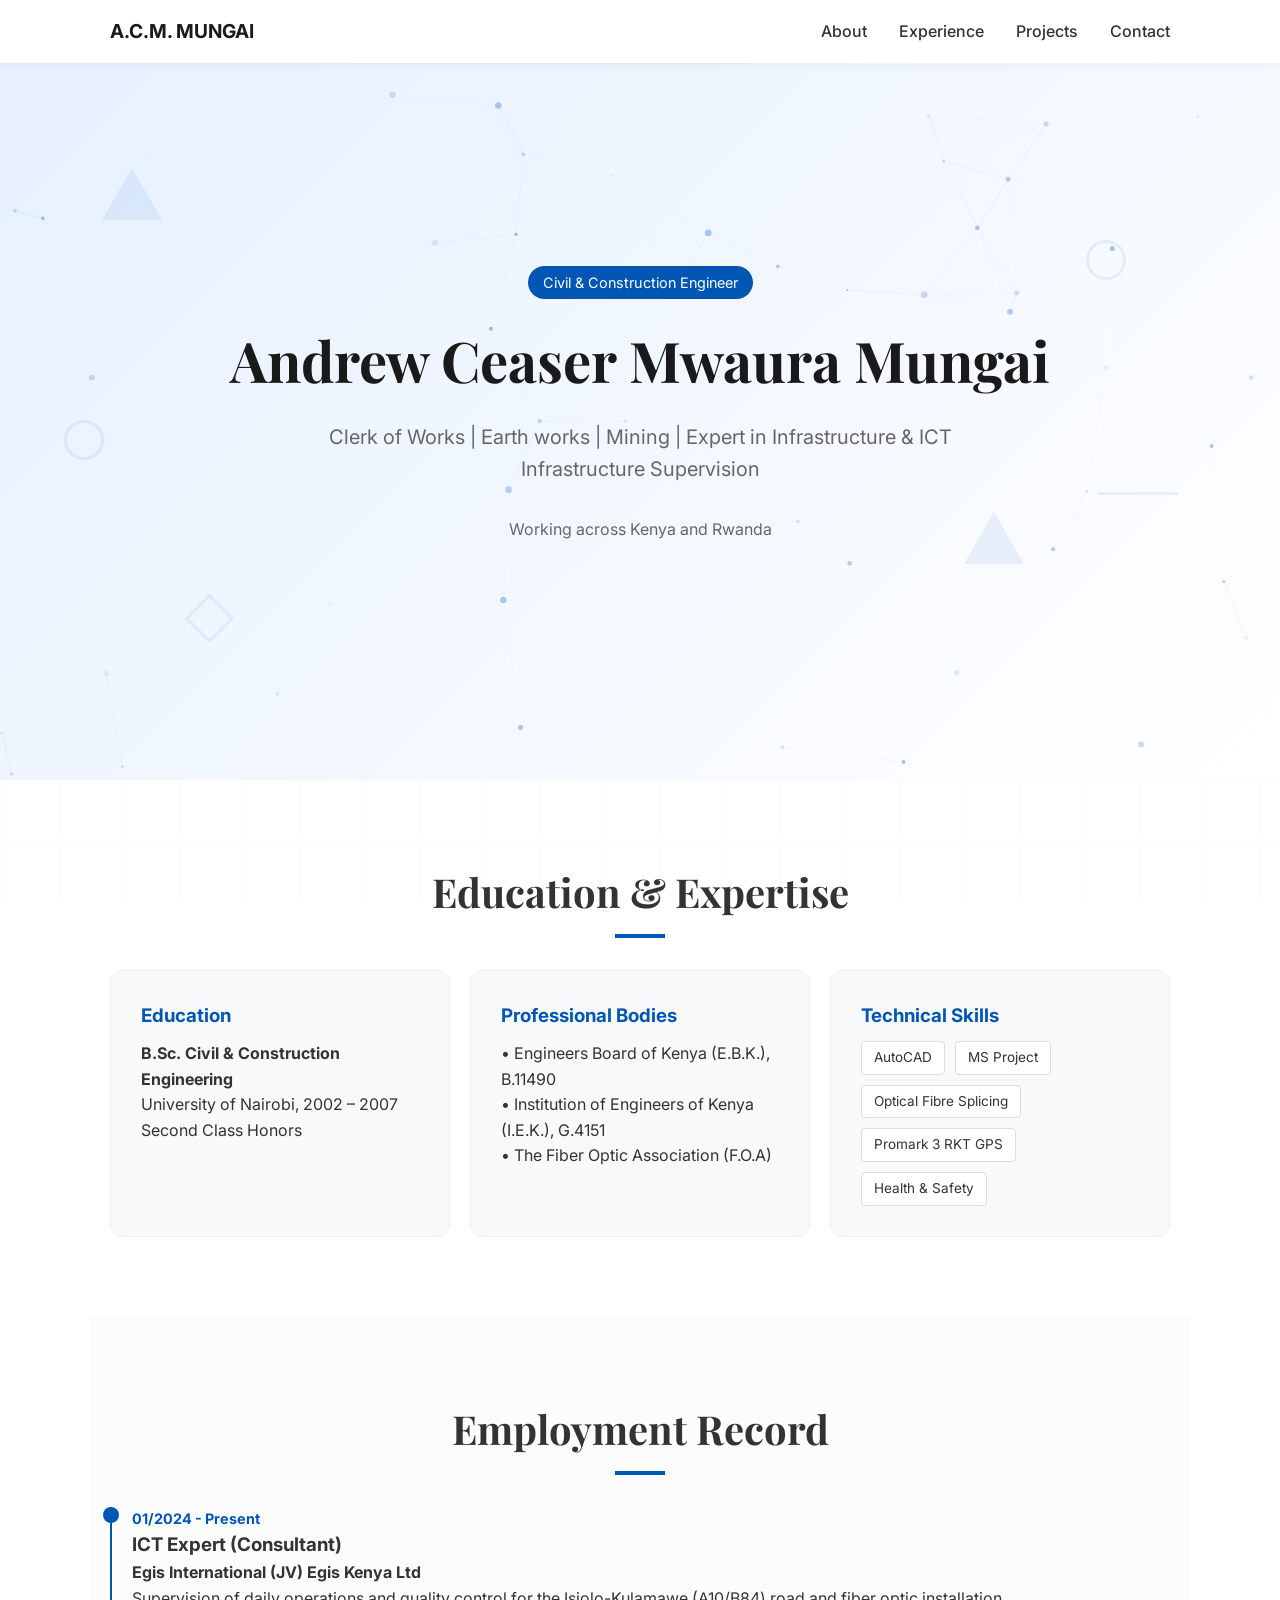
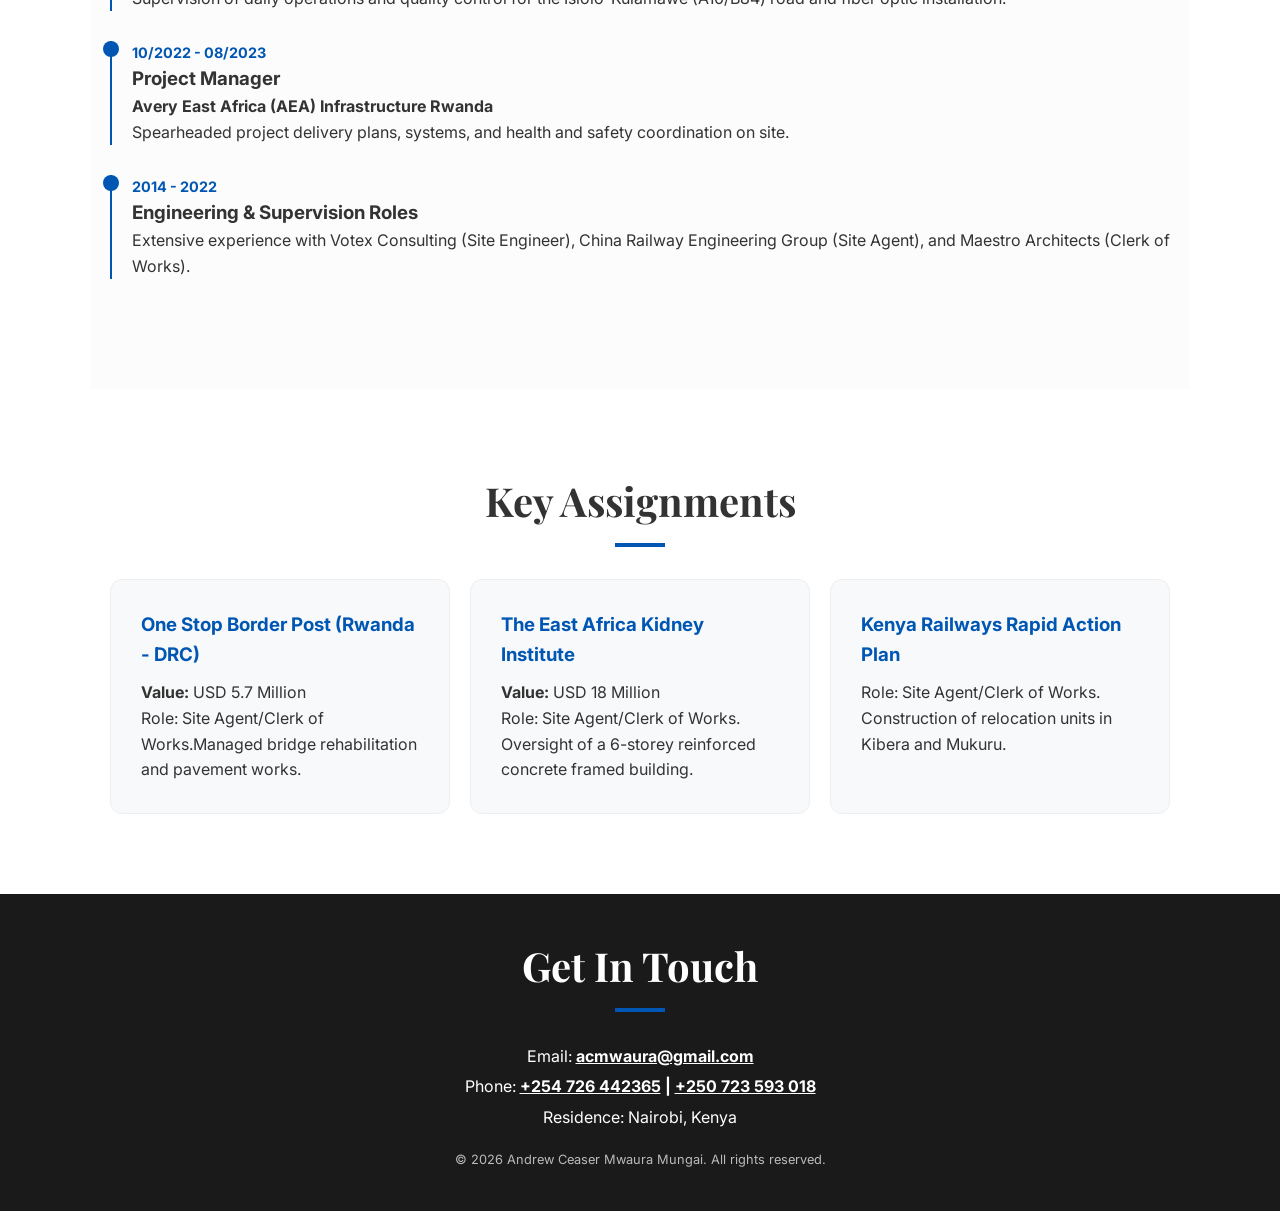
==== commit 0a9b11c9: "Fix float animation rotation override and close mobile menu on nav click Co-Authored-By: ngignjeri@g" ====
--- a/index.html
+++ b/index.html
@@ -1,461 +1,797 @@
-<!DOCTYPE html>
-<html lang="en">
-<head>
-    <meta charset="UTF-8">
-    <meta name="viewport" content="width=device-width, initial-scale=1.0">
-    <title>Andrew Ceaser Mwaura Mungai | Civil & Construction Engineer</title>
-    <meta name="description" content="Professional portfolio of Andrew Ceaser Mwaura Mungai - Civil & Construction Engineer with 17+ years of experience in infrastructure, ICT, and project management across Kenya and Rwanda.">
-    <link rel="preconnect" href="https://fonts.googleapis.com">
-    <link rel="preconnect" href="https://fonts.gstatic.com" crossorigin>
-    <link href="https://fonts.googleapis.com/css2?family=Inter:wght@300;400;500;600;700&family=Playfair+Display:wght@400;700&display=swap" rel="stylesheet">
-    <link rel="stylesheet" href="https://cdnjs.cloudflare.com/ajax/libs/font-awesome/6.5.1/css/all.min.css">
-    <link rel="stylesheet" href="styles.css">
-</head>
-<body>
-
-    <!-- Navigation -->
-    <nav id="navbar">
-        <div class="nav-container">
-            <a href="#hero" class="logo">ACM<span>.</span></a>
-            <button class="mobile-toggle" id="mobileToggle" aria-label="Toggle navigation">
-                <span></span>
-                <span></span>
-                <span></span>
-            </button>
-            <ul class="nav-links" id="navLinks">
-                <li><a href="#hero">Home</a></li>
-                <li><a href="#about">About</a></li>
-                <li><a href="#experience">Experience</a></li>
-                <li><a href="#projects">Projects</a></li>
-                <li><a href="#skills">Skills</a></li>
-                <li><a href="#contact">Contact</a></li>
-            </ul>
-        </div>
-    </nav>
-
-    <!-- Hero Section -->
-    <header id="hero">
-        <div class="hero-bg"></div>
-        <div class="hero-content">
-            <p class="hero-greeting">Hello, I'm</p>
-            <h1>Andrew Ceaser<br>Mwaura Mungai</h1>
-            <div class="hero-titles">
-                <span class="hero-badge">Civil & Construction Engineer</span>
-                <span class="hero-badge">ICT Expert</span>
-                <span class="hero-badge">Project Manager</span>
-            </div>
-            <p class="hero-description">17+ years of experience delivering high-value infrastructure projects across East Africa. Specializing in construction management, quality assurance, and ICT infrastructure supervision.</p>
-            <div class="hero-cta">
-                <a href="#contact" class="btn btn-primary">Get In Touch</a>
-                <a href="#experience" class="btn btn-outline">View Experience</a>
-            </div>
-            <div class="hero-stats">
-                <div class="stat">
-                    <span class="stat-number" data-target="17">0</span><span class="stat-plus">+</span>
-                    <span class="stat-label">Years Experience</span>
-                </div>
-                <div class="stat">
-                    <span class="stat-number" data-target="2">0</span>
-                    <span class="stat-label">Countries</span>
-                </div>
-                <div class="stat">
-                    <span class="stat-number" data-target="43">0</span><span class="stat-plus">M+</span>
-                    <span class="stat-label">USD Projects Value</span>
-                </div>
-            </div>
-        </div>
-    </header>
-
-    <!-- About Section -->
-    <section id="about">
-        <div class="section-container">
-            <h2 class="section-title">About Me</h2>
-            <div class="about-grid">
-                <div class="about-text">
-                    <p class="about-intro">A dedicated Civil & Construction Engineer with a proven track record of managing and delivering complex infrastructure projects valued at over USD 43 million across Kenya and Rwanda.</p>
-                    <p>With a Bachelor of Science in Civil and Construction Engineering from the University of Nairobi, I bring deep expertise in construction project management, quality control, health and safety coordination, and ICT infrastructure supervision. My career spans roles from site supervision to project management and ICT consultancy, working with leading international firms including Egis International, China Railway Engineering Group, and Avery East Africa.</p>
-                    <div class="about-details">
-                        <div class="detail-item">
-                            <i class="fas fa-map-marker-alt"></i>
-                            <div>
-                                <strong>Location</strong>
-                                <span>Nairobi, Kenya</span>
-                            </div>
-                        </div>
-                        <div class="detail-item">
-                            <i class="fas fa-globe-africa"></i>
-                            <div>
-                                <strong>Countries Worked</strong>
-                                <span>Kenya, Rwanda</span>
-                            </div>
-                        </div>
-                        <div class="detail-item">
-                            <i class="fas fa-language"></i>
-                            <div>
-                                <strong>Languages</strong>
-                                <span>English, Swahili</span>
-                            </div>
-                        </div>
-                        <div class="detail-item">
-                            <i class="fas fa-graduation-cap"></i>
-                            <div>
-                                <strong>Nationality</strong>
-                                <span>Kenyan</span>
-                            </div>
-                        </div>
-                    </div>
-                </div>
-                <div class="about-cards">
-                    <div class="info-card">
-                        <div class="info-card-icon"><i class="fas fa-university"></i></div>
-                        <h3>Education</h3>
-                        <p><strong>B.Sc. Civil & Construction Engineering</strong></p>
-                        <p>University of Nairobi<br>School of Engineering & Architecture</p>
-                        <p class="year-badge">2002 - 2007</p>
-                        <p class="honors">Second Class Honours</p>
-                    </div>
-                    <div class="info-card">
-                        <div class="info-card-icon"><i class="fas fa-id-card"></i></div>
-                        <h3>Professional Memberships</h3>
-                        <ul class="membership-list">
-                            <li>
-                                <strong>Engineers Board of Kenya (E.B.K.)</strong>
-                                <span>Registration No. B.11490</span>
-                            </li>
-                            <li>
-                                <strong>Institution of Engineers of Kenya (I.E.K.)</strong>
-                                <span>Graduate Member, G.4151</span>
-                            </li>
-                            <li>
-                                <strong>The Fiber Optic Association (F.O.A.)</strong>
-                                <span>Certified Member</span>
-                            </li>
-                        </ul>
-                    </div>
-                </div>
-            </div>
-        </div>
-    </section>
-
-    <!-- Experience Section -->
-    <section id="experience">
-        <div class="section-container">
-            <h2 class="section-title">Professional Experience</h2>
-            <p class="section-subtitle">A progressive career spanning site supervision, project management, and ICT consultancy</p>
-            <div class="timeline">
-                <div class="timeline-item" data-aos="fade-up">
-                    <div class="timeline-marker"></div>
-                    <div class="timeline-content">
-                        <div class="timeline-header">
-                            <span class="timeline-date">January 2024 - Present</span>
-                            <span class="timeline-current">Current</span>
-                        </div>
-                        <h3>ICT Expert (Consultant)</h3>
-                        <h4>Egis International (JV) Egis Kenya Ltd</h4>
-                        <ul>
-                            <li>Supervision of contractors' daily operations for the construction of Isiolo-Kulamawe (A10/B84) road</li>
-                            <li>Attending site meetings and enforcing quality control</li>
-                            <li>Overseeing civil works associated with installing fibre optic cable along the road section</li>
-                        </ul>
-                    </div>
-                </div>
-
-                <div class="timeline-item" data-aos="fade-up">
-                    <div class="timeline-marker"></div>
-                    <div class="timeline-content">
-                        <div class="timeline-header">
-                            <span class="timeline-date">October 2022 - August 2023</span>
-                        </div>
-                        <h3>Project Manager</h3>
-                        <h4>Avery East Africa (AEA) Infrastructure, Rwanda</h4>
-                        <ul>
-                            <li>Spearheaded preparation, documenting, and communicating project progress</li>
-                            <li>Set up project delivery plans, systems, and delivery structures</li>
-                            <li>Monitored and reported on construction progress, reviewing technical adherence and quality of works</li>
-                            <li>Chaired and facilitated health and safety meetings and coordination on site</li>
-                            <li>Prepared and updated the Project Execution Plan</li>
-                        </ul>
-                    </div>
-                </div>
-
-                <div class="timeline-item" data-aos="fade-up">
-                    <div class="timeline-marker"></div>
-                    <div class="timeline-content">
-                        <div class="timeline-header">
-                            <span class="timeline-date">September 2020 - October 2022</span>
-                        </div>
-                        <h3>Site Engineer</h3>
-                        <h4>Votex Consulting Engineers, Kenya</h4>
-                        <ul>
-                            <li>Setting up project delivery plans, systems, and delivery structures</li>
-                            <li>Monitoring and reporting on construction progress and quality adherence</li>
-                            <li>Documenting and communicating project progress and processes</li>
-                            <li>Chairing health and safety meetings and site coordination</li>
-                        </ul>
-                    </div>
-                </div>
-
-                <div class="timeline-item" data-aos="fade-up">
-                    <div class="timeline-marker"></div>
-                    <div class="timeline-content">
-                        <div class="timeline-header">
-                            <span class="timeline-date">September 2019 - September 2020</span>
-                        </div>
-                        <h3>Site Agent</h3>
-                        <h4>China Railway Engineering Group, Kenya</h4>
-                        <ul>
-                            <li>Managed project delivery plans and site operations</li>
-                            <li>Monitored construction progress and quality compliance</li>
-                            <li>Facilitated health and safety coordination on site</li>
-                        </ul>
-                    </div>
-                </div>
-
-                <div class="timeline-item" data-aos="fade-up">
-                    <div class="timeline-marker"></div>
-                    <div class="timeline-content">
-                        <div class="timeline-header">
-                            <span class="timeline-date">September 2018 - November 2019</span>
-                        </div>
-                        <h3>Clerk of Works</h3>
-                        <h4>Maestro Architects, Kenya</h4>
-                        <ul>
-                            <li>Spearheaded project documentation and communication</li>
-                            <li>Managed project delivery structure and quality assurance</li>
-                            <li>Led health and safety awareness on construction sites</li>
-                        </ul>
-                    </div>
-                </div>
-
-                <div class="timeline-item" data-aos="fade-up">
-                    <div class="timeline-marker"></div>
-                    <div class="timeline-content">
-                        <div class="timeline-header">
-                            <span class="timeline-date">2016 - 2017</span>
-                        </div>
-                        <h3>Roll-Out Manager</h3>
-                        <h4>Sagemcom Kenya Limited</h4>
-                        <ul>
-                            <li>Managed project roll-out delivery and documentation</li>
-                            <li>Coordinated construction progress and quality adherence</li>
-                            <li>Facilitated health and safety protocols on site</li>
-                        </ul>
-                    </div>
-                </div>
-
-                <div class="timeline-item" data-aos="fade-up">
-                    <div class="timeline-marker"></div>
-                    <div class="timeline-content">
-                        <div class="timeline-header">
-                            <span class="timeline-date">2014 - 2016</span>
-                        </div>
-                        <h3>Site Supervisor</h3>
-                        <h4>Structural Ventures Ltd / Howard Humphreys (E.A.) Consulting Engineers</h4>
-                        <ul>
-                            <li>Prepared site instructions and enforced quality control</li>
-                            <li>Supervised contractors' daily operations</li>
-                            <li>General site management and progress reporting</li>
-                        </ul>
-                    </div>
-                </div>
-
-                <div class="timeline-item" data-aos="fade-up">
-                    <div class="timeline-marker"></div>
-                    <div class="timeline-content">
-                        <div class="timeline-header">
-                            <span class="timeline-date">2007 - 2013</span>
-                        </div>
-                        <h3>Contract-Based Engineering Roles</h3>
-                        <h4>Stratcon Limited, Kenya</h4>
-                        <ul>
-                            <li>Prepared engineering site reports and bi-weekly progress reports</li>
-                            <li>Enforced quality control and general site management</li>
-                        </ul>
-                    </div>
-                </div>
-            </div>
-        </div>
-    </section>
-
-    <!-- Projects Section -->
-    <section id="projects">
-        <div class="section-container">
-            <h2 class="section-title">Key Projects</h2>
-            <p class="section-subtitle">Major infrastructure assignments across East Africa</p>
-            <div class="projects-grid">
-                <div class="project-card" data-aos="fade-up">
-                    <div class="project-value">USD 5.7M</div>
-                    <h3>One Stop Border Post</h3>
-                    <p class="project-location"><i class="fas fa-map-marker-alt"></i> Rwanda - DRC Border</p>
-                    <p class="project-year">2022 - 2023</p>
-                    <p class="project-client"><strong>Client:</strong> Trademark Africa</p>
-                    <p class="project-desc">3-storey administration building, Rusizi River bridge rehabilitation, parking and road pavement works, and gate houses.</p>
-                    <div class="project-role">
-                        <span>Site Agent / Clerk of Works</span>
-                    </div>
-                    <ul class="project-activities">
-                        <li>Setting out and monitoring construction</li>
-                        <li>Quality control and assurance</li>
-                        <li>Workforce and resource management</li>
-                        <li>Health and safety toolbox talks</li>
-                    </ul>
-                </div>
-
-                <div class="project-card featured" data-aos="fade-up" data-aos-delay="100">
-                    <div class="project-value">USD 18M</div>
-                    <h3>East Africa Kidney Institute</h3>
-                    <p class="project-location"><i class="fas fa-map-marker-alt"></i> Nairobi, Kenya</p>
-                    <p class="project-year">2020 - 2021</p>
-                    <p class="project-client"><strong>Client:</strong> Africa Development Bank & Ministry of Health</p>
-                    <p class="project-desc">A 6-storey reinforced concrete framed building with a total construction area of 19,579 m&sup2;.</p>
-                    <div class="project-role">
-                        <span>Site Agent / Clerk of Works</span>
-                    </div>
-                    <ul class="project-activities">
-                        <li>Setting out and monitoring construction</li>
-                        <li>Enforcing Architect instructions</li>
-                        <li>Preparing engineering progress reports</li>
-                        <li>Coordinating local authority approvals</li>
-                    </ul>
-                </div>
-
-                <div class="project-card" data-aos="fade-up" data-aos-delay="200">
-                    <div class="project-value">USD 20M</div>
-                    <h3>Kenya Railways Rapid Action Plan</h3>
-                    <p class="project-location"><i class="fas fa-map-marker-alt"></i> Nairobi, Kenya</p>
-                    <p class="project-year">2019 - 2020</p>
-                    <p class="project-client"><strong>Client:</strong> The World Bank & Ministry of Transport</p>
-                    <p class="project-desc">Construction of safer and more habitable relocation units for families living close to the railway line in Kibera and Mukuru, Nairobi.</p>
-                    <div class="project-role">
-                        <span>Site Agent / Clerk of Works</span>
-                    </div>
-                    <ul class="project-activities">
-                        <li>Site supervision and management</li>
-                        <li>Quality control enforcement</li>
-                        <li>Community relocation coordination</li>
-                    </ul>
-                </div>
-            </div>
-        </div>
-    </section>
-
-    <!-- Skills Section -->
-    <section id="skills">
-        <div class="section-container">
-            <h2 class="section-title">Skills & Expertise</h2>
-            <div class="skills-grid">
-                <div class="skill-category" data-aos="fade-up">
-                    <div class="skill-icon"><i class="fas fa-hard-hat"></i></div>
-                    <h3>Construction Management</h3>
-                    <ul>
-                        <li>Construction Project Management</li>
-                        <li>Programme & Schedule Management</li>
-                        <li>Quality Control & Assurance</li>
-                        <li>Health & Safety Coordination</li>
-                        <li>Workforce & Resource Management</li>
-                    </ul>
-                </div>
-
-                <div class="skill-category" data-aos="fade-up" data-aos-delay="100">
-                    <div class="skill-icon"><i class="fas fa-project-diagram"></i></div>
-                    <h3>Project Management</h3>
-                    <ul>
-                        <li>Project Financial Planning & Documentation</li>
-                        <li>Project Contracts Management</li>
-                        <li>Client & Stakeholder Management</li>
-                        <li>Progress Reporting (Weekly/Monthly/Quarterly)</li>
-                        <li>Project Execution Planning</li>
-                    </ul>
-                </div>
-
-                <div class="skill-category" data-aos="fade-up" data-aos-delay="200">
-                    <div class="skill-icon"><i class="fas fa-laptop-code"></i></div>
-                    <h3>Technical & Software</h3>
-                    <ul>
-                        <li>AutoCAD (Engineering Drawings & Detailing)</li>
-                        <li>Microsoft Project (Project Planning)</li>
-                        <li>Promark 3 RKT GPS Surveying</li>
-                        <li>Optical Fibre Splicing & Cable Testing</li>
-                        <li>Microsoft Office Suite</li>
-                    </ul>
-                </div>
-
-                <div class="skill-category" data-aos="fade-up" data-aos-delay="300">
-                    <div class="skill-icon"><i class="fas fa-network-wired"></i></div>
-                    <h3>ICT Infrastructure</h3>
-                    <ul>
-                        <li>Fibre Optic Cable Installation Supervision</li>
-                        <li>ICT Infrastructure Consultancy</li>
-                        <li>Telecommunications Roll-Out Management</li>
-                        <li>Cable Testing & Certification</li>
-                    </ul>
-                </div>
-            </div>
-
-            <div class="certifications" data-aos="fade-up">
-                <h3>Certifications & Training</h3>
-                <div class="cert-tags">
-                    <span class="cert-tag"><i class="fas fa-certificate"></i> Health & Safety Certification - Institute of Energy Studies & Research</span>
-                    <span class="cert-tag"><i class="fas fa-satellite-dish"></i> Promark 3 RKT GPS Surveying</span>
-                    <span class="cert-tag"><i class="fas fa-plug"></i> Optical Fibre Splicing & Cable Testing</span>
-                    <span class="cert-tag"><i class="fas fa-drafting-compass"></i> AutoCAD Application</span>
-                    <span class="cert-tag"><i class="fas fa-tasks"></i> Microsoft Project</span>
-                </div>
-            </div>
-        </div>
-    </section>
-
-    <!-- Contact Section -->
-    <section id="contact">
-        <div class="section-container">
-            <h2 class="section-title">Get In Touch</h2>
-            <p class="section-subtitle">Feel free to reach out for collaborations, consultations, or opportunities</p>
-            <div class="contact-grid">
-                <div class="contact-card" data-aos="fade-up">
-                    <div class="contact-icon"><i class="fas fa-envelope"></i></div>
-                    <h3>Email</h3>
-                    <a href="mailto:acmwaura@gmail.com">acmwaura@gmail.com</a>
-                </div>
-                <div class="contact-card" data-aos="fade-up" data-aos-delay="100">
-                    <div class="contact-icon"><i class="fas fa-phone"></i></div>
-                    <h3>Phone</h3>
-                    <a href="tel:+254726442365">+254 726 442365</a>
-                    <a href="tel:+250723593018">+250 723 593 018</a>
-                </div>
-                <div class="contact-card" data-aos="fade-up" data-aos-delay="200">
-                    <div class="contact-icon"><i class="fas fa-map-marker-alt"></i></div>
-                    <h3>Location</h3>
-                    <p>Nairobi, Kenya</p>
-                </div>
-            </div>
-        </div>
-    </section>
-
-    <!-- Footer -->
-    <footer>
-        <div class="footer-container">
-            <div class="footer-top">
-                <a href="#hero" class="footer-logo">ACM<span>.</span></a>
-                <p>Civil & Construction Engineer | ICT Expert | Project Manager</p>
-            </div>
-            <div class="footer-links">
-                <a href="#about">About</a>
-                <a href="#experience">Experience</a>
-                <a href="#projects">Projects</a>
-                <a href="#skills">Skills</a>
-                <a href="#contact">Contact</a>
-            </div>
-            <div class="footer-bottom">
-                <p>&copy; 2026 Andrew Ceaser Mwaura Mungai. All rights reserved.</p>
-            </div>
-        </div>
-    </footer>
-
-    <!-- Back to Top Button -->
-    <button id="backToTop" class="back-to-top" aria-label="Back to top">
-        <i class="fas fa-chevron-up"></i>
-    </button>
-
-    <script src="script.js"></script>
-</body>
+<!DOCTYPE html>
+<html lang="en">
+<head>
+    <meta charset="UTF-8">
+    <meta name="viewport" content="width=device-width, initial-scale=1.0">
+    <title>Andrew Ceaser Mwaura Mungai | Civil & Construction Engineer</title>
+    <link rel="preconnect" href="https://fonts.googleapis.com">
+    <link rel="preconnect" href="https://fonts.gstatic.com" crossorigin>
+    <link href="https://fonts.googleapis.com/css2?family=Inter:wght@300;400;600;700&family=Playfair+Display:wght@700&display=swap" rel="stylesheet">
+    <style>
+        :root {
+            --primary: #1a1a1a;
+            --secondary: #0056b3;
+            --accent: #e6f0ff;
+            --text: #333;
+            --light-text: #666;
+            --bg: #ffffff;
+            --card-bg: #f8f9fa;
+        }
+
+        /* Blueprint canvas sits behind everything */
+        #blueprint-bg {
+            position: fixed;
+            top: 0;
+            left: 0;
+            width: 100%;
+            height: 100%;
+            z-index: -1;
+            opacity: 0.06;
+            pointer-events: none;
+        }
+
+        * {
+            margin: 0;
+            padding: 0;
+            box-sizing: border-box;
+        }
+
+        body {
+            font-family: 'Inter', sans-serif;
+            line-height: 1.6;
+            color: var(--text);
+            background-color: var(--bg);
+            scroll-behavior: smooth;
+        }
+
+        /* Navigation */
+        nav {
+            position: fixed;
+            top: 0;
+            width: 100%;
+            background: rgba(255, 255, 255, 0.95);
+            backdrop-filter: blur(10px);
+            z-index: 1000;
+            box-shadow: 0 2px 10px rgba(0,0,0,0.05);
+            padding: 1rem 0;
+        }
+
+        .nav-container {
+            max-width: 1100px;
+            margin: 0 auto;
+            display: flex;
+            justify-content: space-between;
+            align-items: center;
+            padding: 0 20px;
+        }
+
+        .logo {
+            font-weight: 700;
+            font-size: 1.2rem;
+            color: var(--primary);
+            text-decoration: none;
+        }
+
+        .nav-links {
+            display: flex;
+            list-style: none;
+        }
+
+        .nav-links li {
+            margin-left: 2rem;
+        }
+
+        .nav-links a {
+            text-decoration: none;
+            color: var(--text);
+            font-weight: 500;
+            transition: color 0.3s;
+        }
+
+        .nav-links a:hover {
+            color: var(--secondary);
+        }
+
+        /* Hero Section */
+        header {
+            height: 80vh;
+            display: flex;
+            align-items: center;
+            justify-content: center;
+            text-align: center;
+            background: linear-gradient(135deg, var(--accent) 0%, #ffffff 100%);
+            padding: 0 20px;
+            margin-top: 60px;
+            position: relative;
+            overflow: hidden;
+        }
+
+        #hero-particles {
+            position: absolute;
+            top: 0;
+            left: 0;
+            width: 100%;
+            height: 100%;
+            pointer-events: none;
+        }
+
+        .hero-content {
+            position: relative;
+            z-index: 2;
+        }
+
+        .hero-content h1 {
+            font-family: 'Playfair Display', serif;
+            font-size: 3.5rem;
+            margin-bottom: 1rem;
+            color: var(--primary);
+            animation: heroSlideUp 1s ease-out 0.3s both;
+        }
+
+        .hero-content .badge {
+            animation: heroSlideUp 1s ease-out 0.1s both;
+        }
+
+        .hero-content p {
+            animation: heroSlideUp 1s ease-out 0.5s both;
+        }
+
+        @keyframes heroSlideUp {
+            from {
+                opacity: 0;
+                transform: translateY(40px);
+            }
+            to {
+                opacity: 1;
+                transform: translateY(0);
+            }
+        }
+
+        .hero-content p.hero-desc {
+            font-size: 1.25rem;
+            color: var(--light-text);
+            max-width: 700px;
+            margin: 0 auto 2rem;
+        }
+
+        .badge {
+            background: var(--secondary);
+            color: white;
+            padding: 5px 15px;
+            border-radius: 20px;
+            font-size: 0.9rem;
+            display: inline-block;
+            margin-bottom: 1rem;
+        }
+
+        /* Sections */
+        section {
+            padding: 80px 20px;
+            max-width: 1100px;
+            margin: 0 auto;
+        }
+
+        h2 {
+            font-family: 'Playfair Display', serif;
+            font-size: 2.5rem;
+            margin-bottom: 2rem;
+            text-align: center;
+            position: relative;
+        }
+
+        h2::after {
+            content: '';
+            display: block;
+            width: 50px;
+            height: 4px;
+            background: var(--secondary);
+            margin: 10px auto;
+        }
+
+        /* Grid Layouts */
+        .grid {
+            display: grid;
+            grid-template-columns: repeat(auto-fit, minmax(300px, 1fr));
+            gap: 20px;
+        }
+
+        .card {
+            background: var(--card-bg);
+            padding: 30px;
+            border-radius: 12px;
+            transition: transform 0.4s cubic-bezier(0.25, 0.46, 0.45, 0.94), box-shadow 0.4s ease;
+            border: 1px solid #eee;
+        }
+
+        .card:hover {
+            transform: translateY(-8px);
+            box-shadow: 0 20px 40px rgba(0, 86, 179, 0.1);
+        }
+
+        /* Scroll reveal animations */
+        .reveal {
+            opacity: 0;
+            transform: translateY(60px);
+            transition: opacity 0.8s cubic-bezier(0.25, 0.46, 0.45, 0.94),
+                        transform 0.8s cubic-bezier(0.25, 0.46, 0.45, 0.94);
+        }
+
+        .reveal.visible {
+            opacity: 1;
+            transform: translateY(0);
+        }
+
+        .reveal-left {
+            opacity: 0;
+            transform: translateX(-60px);
+            transition: opacity 0.8s cubic-bezier(0.25, 0.46, 0.45, 0.94),
+                        transform 0.8s cubic-bezier(0.25, 0.46, 0.45, 0.94);
+        }
+
+        .reveal-left.visible {
+            opacity: 1;
+            transform: translateX(0);
+        }
+
+        .reveal-right {
+            opacity: 0;
+            transform: translateX(60px);
+            transition: opacity 0.8s cubic-bezier(0.25, 0.46, 0.45, 0.94),
+                        transform 0.8s cubic-bezier(0.25, 0.46, 0.45, 0.94);
+        }
+
+        .reveal-right.visible {
+            opacity: 1;
+            transform: translateX(0);
+        }
+
+        .stagger-1 { transition-delay: 0.1s; }
+        .stagger-2 { transition-delay: 0.25s; }
+        .stagger-3 { transition-delay: 0.4s; }
+
+        /* Section divider line animation */
+        h2::after {
+            transition: width 0.8s cubic-bezier(0.25, 0.46, 0.45, 0.94) 0.2s;
+        }
+
+        .reveal h2::after {
+            width: 0;
+        }
+
+        .reveal.visible h2::after {
+            width: 50px;
+        }
+
+        /* Animated skill tags */
+        .skill-tag {
+            transition: background 0.3s, color 0.3s, transform 0.3s;
+        }
+
+        .skill-tag:hover {
+            background: var(--secondary);
+            color: white;
+            transform: scale(1.08);
+        }
+
+        /* Timeline animation */
+        .timeline-item {
+            opacity: 0;
+            transform: translateX(-40px);
+            transition: opacity 0.7s ease, transform 0.7s ease;
+        }
+
+        .timeline-item.visible {
+            opacity: 1;
+            transform: translateX(0);
+        }
+
+        /* Nav scroll shadow */
+        nav.scrolled {
+            box-shadow: 0 4px 20px rgba(0,0,0,0.1);
+        }
+
+        /* Floating geometric shapes in hero */
+        .geo-shape {
+            position: absolute;
+            opacity: 0.08;
+            pointer-events: none;
+        }
+
+        .geo-triangle {
+            width: 0;
+            height: 0;
+            border-left: 30px solid transparent;
+            border-right: 30px solid transparent;
+            border-bottom: 52px solid var(--secondary);
+        }
+
+        .geo-circle {
+            width: 40px;
+            height: 40px;
+            border: 3px solid var(--secondary);
+            border-radius: 50%;
+        }
+
+        .geo-square {
+            width: 35px;
+            height: 35px;
+            border: 3px solid var(--secondary);
+            transform: rotate(45deg);
+        }
+
+        .geo-line {
+            width: 80px;
+            height: 3px;
+            background: var(--secondary);
+        }
+
+        @keyframes float {
+            0%, 100% { transform: translateY(0); }
+            25% { transform: translateY(-20px) rotate(5deg); }
+            50% { transform: translateY(-10px) rotate(-3deg); }
+            75% { transform: translateY(-25px) rotate(2deg); }
+        }
+
+        /* Footer polish */
+        footer a {
+            transition: opacity 0.3s;
+        }
+
+        footer a:hover {
+            opacity: 0.8;
+        }
+
+        /* Prefers reduced motion */
+        @media (prefers-reduced-motion: reduce) {
+            *, *::before, *::after {
+                animation-duration: 0.01ms !important;
+                transition-duration: 0.01ms !important;
+            }
+            .reveal, .reveal-left, .reveal-right, .timeline-item {
+                opacity: 1;
+                transform: none;
+            }
+        }
+
+        .card h3 {
+            margin-bottom: 10px;
+            color: var(--secondary);
+        }
+
+        /* Timeline / Experience */
+        .timeline-item {
+            border-left: 2px solid var(--secondary);
+            padding-left: 20px;
+            margin-bottom: 30px;
+            position: relative;
+        }
+
+        .timeline-item::before {
+            content: '';
+            position: absolute;
+            left: -9px;
+            top: 0;
+            width: 16px;
+            height: 16px;
+            background: var(--secondary);
+            border-radius: 50%;
+        }
+
+        .date {
+            font-weight: 700;
+            color: var(--secondary);
+            font-size: 0.9rem;
+        }
+
+        /* Skills/Certifications */
+        .skills-list {
+            display: flex;
+            flex-wrap: wrap;
+            gap: 10px;
+            margin-top: 10px;
+        }
+
+        .skill-tag {
+            background: white;
+            border: 1px solid #ddd;
+            padding: 5px 12px;
+            border-radius: 4px;
+            font-size: 0.85rem;
+        }
+
+        /* Footer */
+        footer {
+            background: var(--primary);
+            color: white;
+            text-align: center;
+            padding: 40px 20px;
+        }
+
+        .contact-info {
+            margin-bottom: 20px;
+        }
+
+        .contact-info p {
+            margin: 5px 0;
+        }
+
+        .hamburger {
+            display: none;
+            flex-direction: column;
+            cursor: pointer;
+            gap: 5px;
+        }
+
+        .hamburger span {
+            width: 25px;
+            height: 3px;
+            background: var(--primary);
+            border-radius: 2px;
+            transition: 0.3s;
+        }
+
+        @media (max-width: 768px) {
+            .hero-content h1 { font-size: 2.5rem; }
+            .hamburger { display: flex; }
+            .nav-links {
+                display: none;
+                position: absolute;
+                top: 100%;
+                left: 0;
+                right: 0;
+                background: rgba(255, 255, 255, 0.98);
+                flex-direction: column;
+                padding: 1rem 0;
+                box-shadow: 0 4px 10px rgba(0,0,0,0.1);
+            }
+            .nav-links.active { display: flex; }
+            .nav-links li {
+                margin: 0;
+                text-align: center;
+                padding: 0.75rem 0;
+            }
+        }
+    </style>
+</head>
+<body>
+
+    <!-- Blueprint grid background -->
+    <canvas id="blueprint-bg"></canvas>
+
+    <nav>
+        <div class="nav-container">
+            <a href="#" class="logo">A.C.M. MUNGAI</a>
+            <div class="hamburger" onclick="document.querySelector('.nav-links').classList.toggle('active')">
+                <span></span>
+                <span></span>
+                <span></span>
+            </div>
+            <ul class="nav-links">
+                <li><a href="#about">About</a></li>
+                <li><a href="#experience">Experience</a></li>
+                <li><a href="#projects">Projects</a></li>
+                <li><a href="#contact">Contact</a></li>
+            </ul>
+        </div>
+    </nav>
+
+    <header>
+        <canvas id="hero-particles"></canvas>
+
+        <!-- Floating geometric shapes -->
+        <div class="geo-shape geo-triangle" style="top:15%;left:8%;animation:float 8s ease-in-out infinite"></div>
+        <div class="geo-shape geo-circle" style="top:25%;right:12%;animation:float 10s ease-in-out 1s infinite"></div>
+        <div class="geo-shape geo-square" style="bottom:20%;left:15%;animation:float 9s ease-in-out 2s infinite"></div>
+        <div class="geo-shape geo-line" style="top:60%;right:8%;animation:float 7s ease-in-out 0.5s infinite"></div>
+        <div class="geo-shape geo-triangle" style="bottom:30%;right:20%;animation:float 11s ease-in-out 1.5s infinite"></div>
+        <div class="geo-shape geo-circle" style="top:50%;left:5%;animation:float 12s ease-in-out 3s infinite"></div>
+
+        <div class="hero-content">
+            <span class="badge">Civil & Construction Engineer</span>
+            <h1>Andrew Ceaser Mwaura Mungai</h1>
+            <p class="hero-desc">Clerk of Works | Earth works | Mining | Expert in Infrastructure & ICT Infrastructure Supervision</p>
+            <p class="hero-desc" style="font-size: 1rem;">Working across Kenya and Rwanda</p>
+        </div>
+    </header>
+
+    <section id="about" class="reveal">
+        <h2>Education & Expertise</h2>
+        <div class="grid">
+            <div class="card stagger-1">
+                <h3>Education</h3>
+                <p><strong>B.Sc. Civil & Construction Engineering</strong><br>
+                University of Nairobi, 2002 – 2007</p>
+                <p>Second Class Honors</p>
+            </div>
+            <div class="card stagger-2">
+                <h3>Professional Bodies</h3>
+                <ul style="list-style: none;">
+                    <li>• Engineers Board of Kenya (E.B.K.), B.11490</li>
+                    <li>• Institution of Engineers of Kenya (I.E.K.), G.4151</li>
+                    <li>• The Fiber Optic Association (F.O.A)</li>
+                </ul>
+            </div>
+            <div class="card stagger-3">
+                <h3>Technical Skills</h3>
+                <div class="skills-list">
+                    <span class="skill-tag">AutoCAD</span>
+                    <span class="skill-tag">MS Project</span>
+                    <span class="skill-tag">Optical Fibre Splicing</span>
+                    <span class="skill-tag">Promark 3 RKT GPS</span>
+                    <span class="skill-tag">Health & Safety</span>
+                </div>
+            </div>
+        </div>
+    </section>
+
+    <section id="experience" class="reveal" style="background-color: #fcfcfc;">
+        <h2>Employment Record</h2>
+        
+        <div class="timeline-item">
+            <p class="date">01/2024 - Present</p>
+            <h3>ICT Expert (Consultant)</h3>
+            <p><strong>Egis International (JV) Egis Kenya Ltd</strong></p>
+            <p>Supervision of daily operations and quality control for the Isiolo-Kulamawe (A10/B84) road and fiber optic installation.</p>
+        </div>
+
+        <div class="timeline-item">
+            <p class="date">10/2022 - 08/2023</p>
+            <h3>Project Manager</h3>
+            <p><strong>Avery East Africa (AEA) Infrastructure Rwanda</strong></p>
+            <p>Spearheaded project delivery plans, systems, and health and safety coordination on site.</p>
+        </div>
+
+        <div class="timeline-item">
+            <p class="date">2014 - 2022</p>
+            <h3>Engineering & Supervision Roles</h3>
+            <p>Extensive experience with Votex Consulting (Site Engineer), China Railway Engineering Group (Site Agent), and Maestro Architects (Clerk of Works).</p>
+        </div>
+    </section>
+
+    <section id="projects" class="reveal">
+        <h2>Key Assignments</h2>
+        <div class="grid">
+            <div class="card stagger-1">
+                <h3>One Stop Border Post (Rwanda - DRC)</h3>
+                <p><strong>Value:</strong> USD 5.7 Million</p>
+                <p>Role: Site Agent/Clerk of Works.Managed bridge rehabilitation and pavement works.</p>
+            </div>
+            <div class="card stagger-2">
+                <h3>The East Africa Kidney Institute</h3>
+                <p><strong>Value:</strong> USD 18 Million</p>
+                <p>Role: Site Agent/Clerk of Works. Oversight of a 6-storey reinforced concrete framed building.</p>
+            </div>
+            <div class="card stagger-3">
+                <h3>Kenya Railways Rapid Action Plan</h3>
+                <p>Role: Site Agent/Clerk of Works. Construction of relocation units in Kibera and Mukuru.</p>
+            </div>
+        </div>
+    </section>
+
+    <footer id="contact">
+        <h2>Get In Touch</h2>
+        <div class="contact-info">
+            <p>Email: <strong><a href="mailto:acmwaura@gmail.com" style="color: white;">acmwaura@gmail.com</a></strong></p>
+            <p>Phone: <strong><a href="tel:+254726442365" style="color: white;">+254 726 442365</a> | <a href="tel:+250723593018" style="color: white;">+250 723 593 018</a></strong></p>
+            <p>Residence: Nairobi, Kenya</p>
+        </div>
+        <p style="font-size: 0.8rem; opacity: 0.7;">&copy; 2026 Andrew Ceaser Mwaura Mungai. All rights reserved.</p>
+    </footer>
+
+    <script>
+        /* ---- Blueprint Grid Background ---- */
+        (function() {
+            var canvas = document.getElementById('blueprint-bg');
+            var ctx = canvas.getContext('2d');
+            var w, h;
+
+            function resize() {
+                w = canvas.width = window.innerWidth;
+                h = canvas.height = window.innerHeight;
+            }
+            resize();
+            window.addEventListener('resize', resize);
+
+            var offset = 0;
+            function drawGrid() {
+                ctx.clearRect(0, 0, w, h);
+                ctx.strokeStyle = '#0056b3';
+                ctx.lineWidth = 0.5;
+
+                var spacing = 60;
+                var drift = Math.sin(offset * 0.005) * 5;
+
+                // Vertical lines
+                for (var x = drift % spacing; x < w; x += spacing) {
+                    ctx.beginPath();
+                    ctx.moveTo(x, 0);
+                    ctx.lineTo(x, h);
+                    ctx.stroke();
+                }
+                // Horizontal lines
+                for (var y = drift % spacing; y < h; y += spacing) {
+                    ctx.beginPath();
+                    ctx.moveTo(0, y);
+                    ctx.lineTo(w, y);
+                    ctx.stroke();
+                }
+
+                // Accent crosses at intersections (sparse)
+                ctx.lineWidth = 1;
+                for (var cx = drift % (spacing * 3); cx < w; cx += spacing * 3) {
+                    for (var cy = drift % (spacing * 3); cy < h; cy += spacing * 3) {
+                        ctx.beginPath();
+                        ctx.moveTo(cx - 6, cy);
+                        ctx.lineTo(cx + 6, cy);
+                        ctx.moveTo(cx, cy - 6);
+                        ctx.lineTo(cx, cy + 6);
+                        ctx.stroke();
+                    }
+                }
+
+                offset += 0.3;
+                requestAnimationFrame(drawGrid);
+            }
+            drawGrid();
+        })();
+
+        /* ---- Hero Particle System ---- */
+        (function() {
+            var canvas = document.getElementById('hero-particles');
+            var ctx = canvas.getContext('2d');
+            var particles = [];
+            var w, h;
+
+            function resize() {
+                w = canvas.width = canvas.parentElement.offsetWidth;
+                h = canvas.height = canvas.parentElement.offsetHeight;
+            }
+            resize();
+            window.addEventListener('resize', resize);
+
+            function Particle() {
+                this.x = Math.random() * w;
+                this.y = Math.random() * h;
+                this.vx = (Math.random() - 0.5) * 0.6;
+                this.vy = (Math.random() - 0.5) * 0.6;
+                this.radius = Math.random() * 2.5 + 1;
+                this.opacity = Math.random() * 0.3 + 0.05;
+            }
+
+            for (var i = 0; i < 50; i++) {
+                particles.push(new Particle());
+            }
+
+            function draw() {
+                ctx.clearRect(0, 0, w, h);
+
+                // Draw connecting lines between nearby particles
+                for (var i = 0; i < particles.length; i++) {
+                    for (var j = i + 1; j < particles.length; j++) {
+                        var dx = particles[i].x - particles[j].x;
+                        var dy = particles[i].y - particles[j].y;
+                        var dist = Math.sqrt(dx * dx + dy * dy);
+                        if (dist < 150) {
+                            ctx.beginPath();
+                            ctx.strokeStyle = 'rgba(0, 86, 179, ' + (0.08 * (1 - dist / 150)) + ')';
+                            ctx.lineWidth = 1;
+                            ctx.moveTo(particles[i].x, particles[i].y);
+                            ctx.lineTo(particles[j].x, particles[j].y);
+                            ctx.stroke();
+                        }
+                    }
+                }
+
+                // Draw particles
+                for (var k = 0; k < particles.length; k++) {
+                    var p = particles[k];
+                    ctx.beginPath();
+                    ctx.arc(p.x, p.y, p.radius, 0, Math.PI * 2);
+                    ctx.fillStyle = 'rgba(0, 86, 179, ' + p.opacity + ')';
+                    ctx.fill();
+
+                    p.x += p.vx;
+                    p.y += p.vy;
+
+                    if (p.x < 0 || p.x > w) p.vx *= -1;
+                    if (p.y < 0 || p.y > h) p.vy *= -1;
+                }
+
+                requestAnimationFrame(draw);
+            }
+            draw();
+        })();
+
+        /* ---- Smooth Scrolling ---- */
+        document.querySelectorAll('a[href^="#"]').forEach(function(anchor) {
+            anchor.addEventListener('click', function (e) {
+                var targetId = this.getAttribute('href');
+                // Close mobile menu if open
+                document.querySelector('.nav-links').classList.remove('active');
+                if (targetId === '#') {
+                    e.preventDefault();
+                    window.scrollTo({ top: 0, behavior: 'smooth' });
+                    return;
+                }
+                var targetEl = document.querySelector(targetId);
+                if (targetEl) {
+                    e.preventDefault();
+                    targetEl.scrollIntoView({ behavior: 'smooth' });
+                }
+            });
+        });
+
+        /* ---- Scroll Reveal Observer ---- */
+        var revealObserver = new IntersectionObserver(function(entries) {
+            entries.forEach(function(entry) {
+                if (entry.isIntersecting) {
+                    entry.target.classList.add('visible');
+                }
+            });
+        }, { threshold: 0.12, rootMargin: '0px 0px -40px 0px' });
+
+        document.querySelectorAll('.reveal, .reveal-left, .reveal-right').forEach(function(el) {
+            revealObserver.observe(el);
+        });
+
+        /* ---- Timeline item reveal ---- */
+        var timelineObserver = new IntersectionObserver(function(entries) {
+            entries.forEach(function(entry) {
+                if (entry.isIntersecting) {
+                    entry.target.classList.add('visible');
+                }
+            });
+        }, { threshold: 0.2 });
+
+        document.querySelectorAll('.timeline-item').forEach(function(item, index) {
+            item.style.transitionDelay = (index * 0.15) + 's';
+            timelineObserver.observe(item);
+        });
+
+        /* ---- Staggered card reveal within sections ---- */
+        var cardObserver = new IntersectionObserver(function(entries) {
+            entries.forEach(function(entry) {
+                if (entry.isIntersecting) {
+                    var cards = entry.target.querySelectorAll('.card');
+                    cards.forEach(function(card, i) {
+                        setTimeout(function() {
+                            card.style.opacity = '1';
+                            card.style.transform = 'translateY(0)';
+                        }, i * 150);
+                    });
+                }
+            });
+        }, { threshold: 0.1 });
+
+        document.querySelectorAll('.grid').forEach(function(grid) {
+            grid.querySelectorAll('.card').forEach(function(card) {
+                card.style.opacity = '0';
+                card.style.transform = 'translateY(30px)';
+                card.style.transition = 'opacity 0.6s ease, transform 0.6s ease';
+            });
+            cardObserver.observe(grid);
+        });
+
+        /* ---- Nav shadow on scroll ---- */
+        var nav = document.querySelector('nav');
+        window.addEventListener('scroll', function() {
+            if (window.scrollY > 50) {
+                nav.classList.add('scrolled');
+            } else {
+                nav.classList.remove('scrolled');
+            }
+        });
+
+        /* ---- Parallax-lite on hero ---- */
+        var header = document.querySelector('header');
+        window.addEventListener('scroll', function() {
+            var scrolled = window.scrollY;
+            if (scrolled < header.offsetHeight) {
+                var heroContent = document.querySelector('.hero-content');
+                heroContent.style.transform = 'translateY(' + (scrolled * 0.25) + 'px)';
+                heroContent.style.opacity = 1 - (scrolled / header.offsetHeight) * 0.6;
+            }
+        });
+    </script>
+</body>
 </html>
